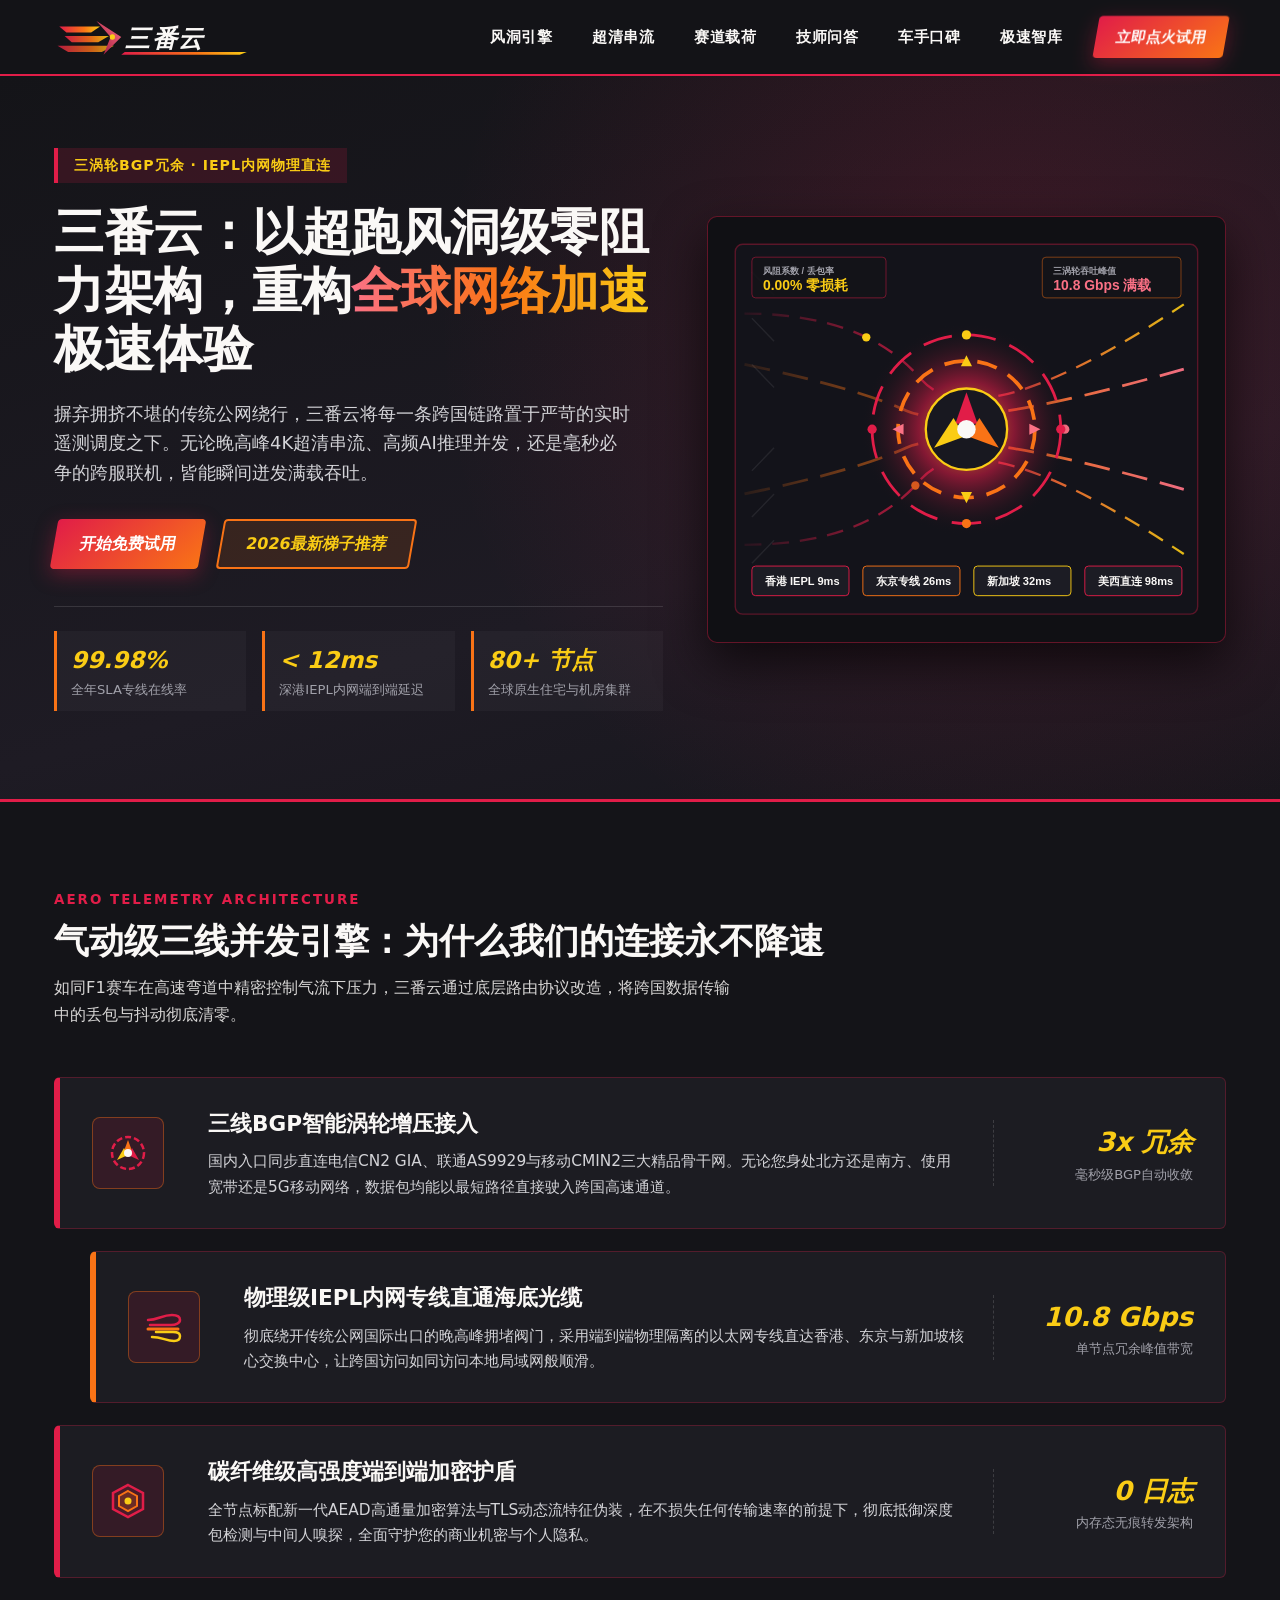
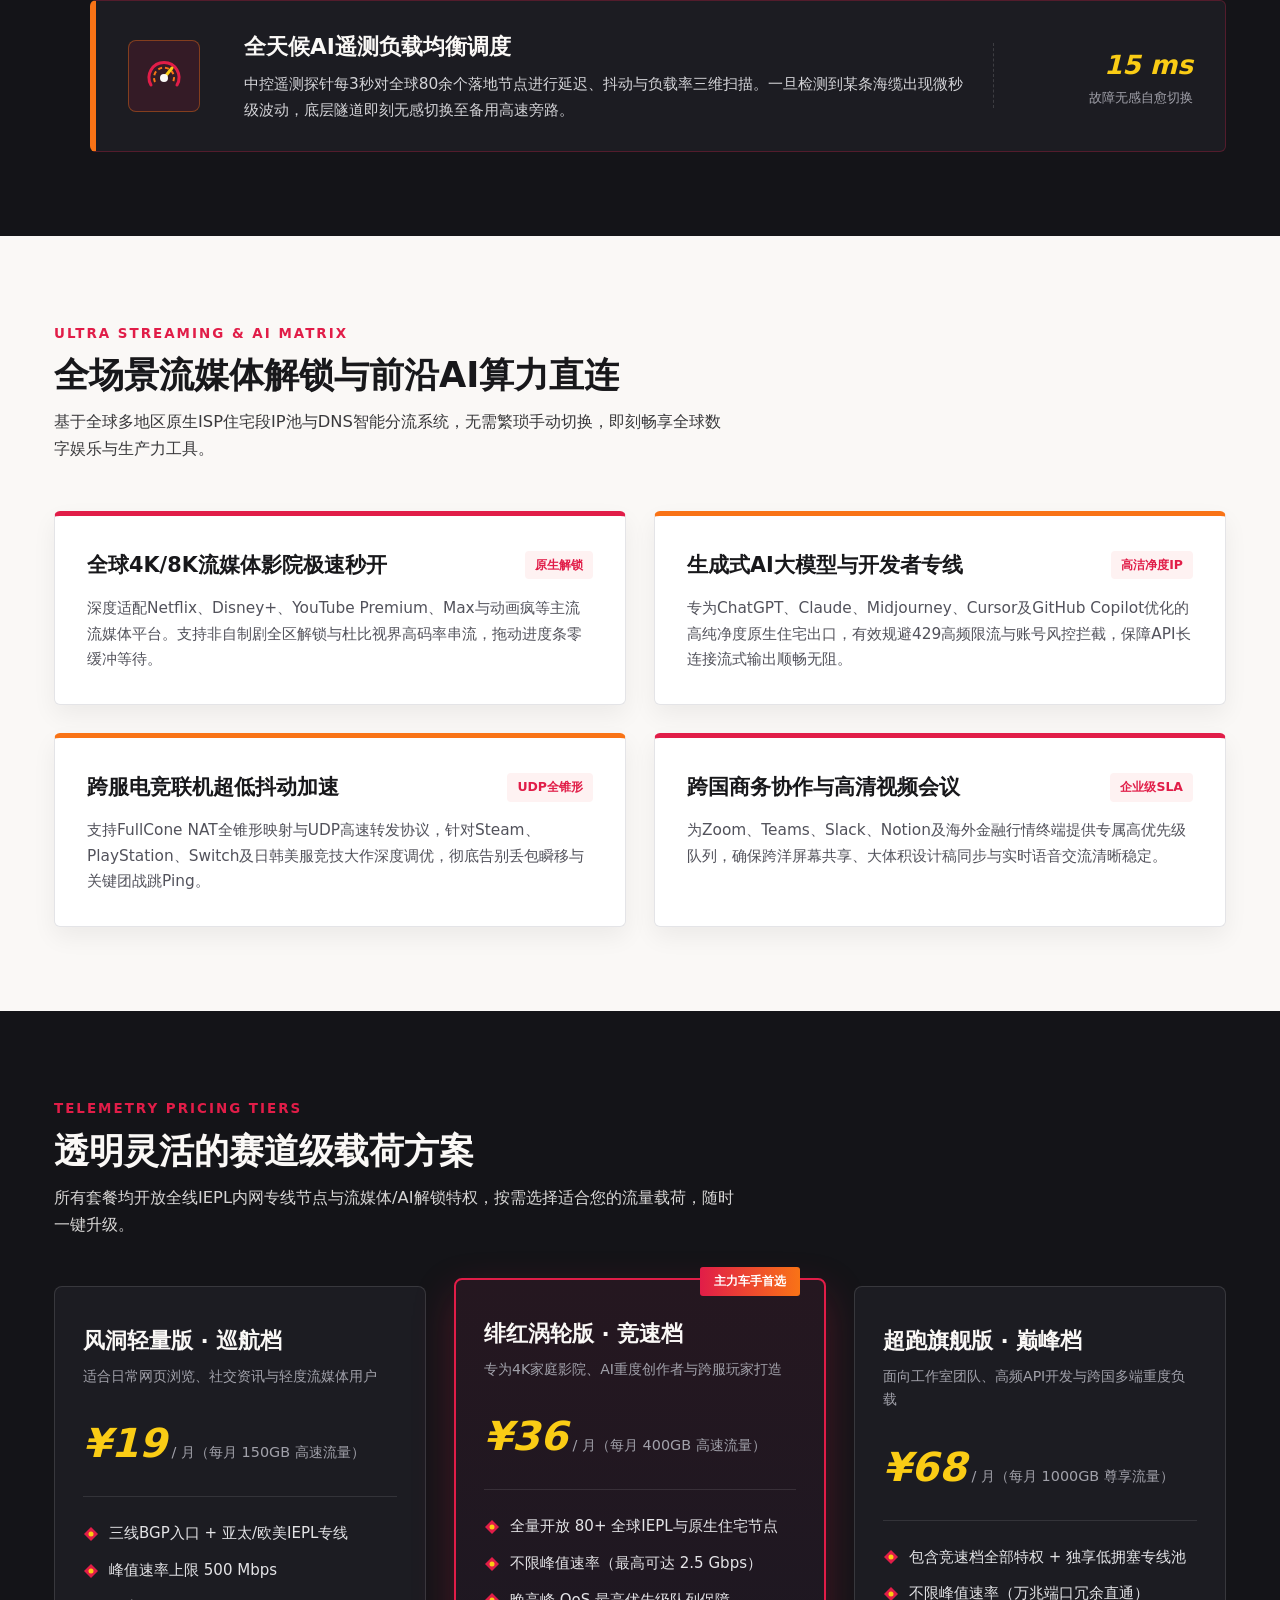
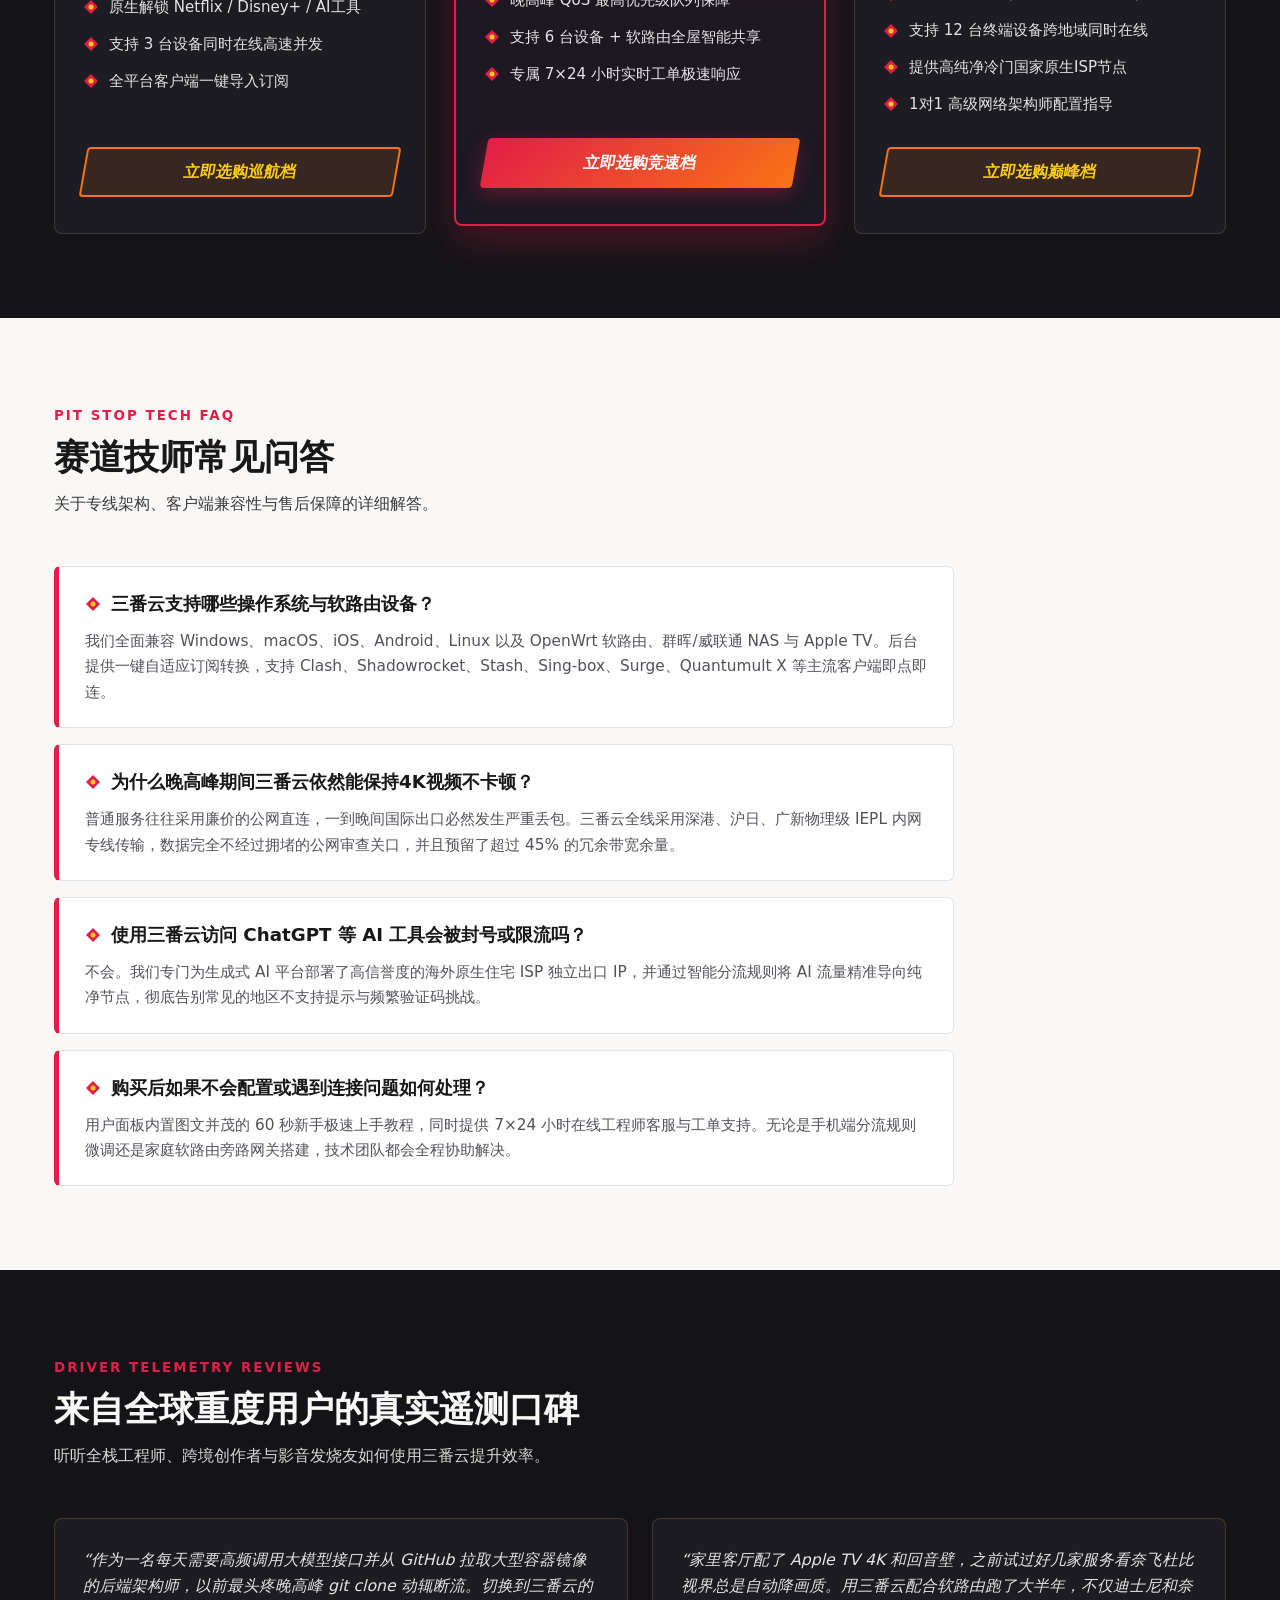
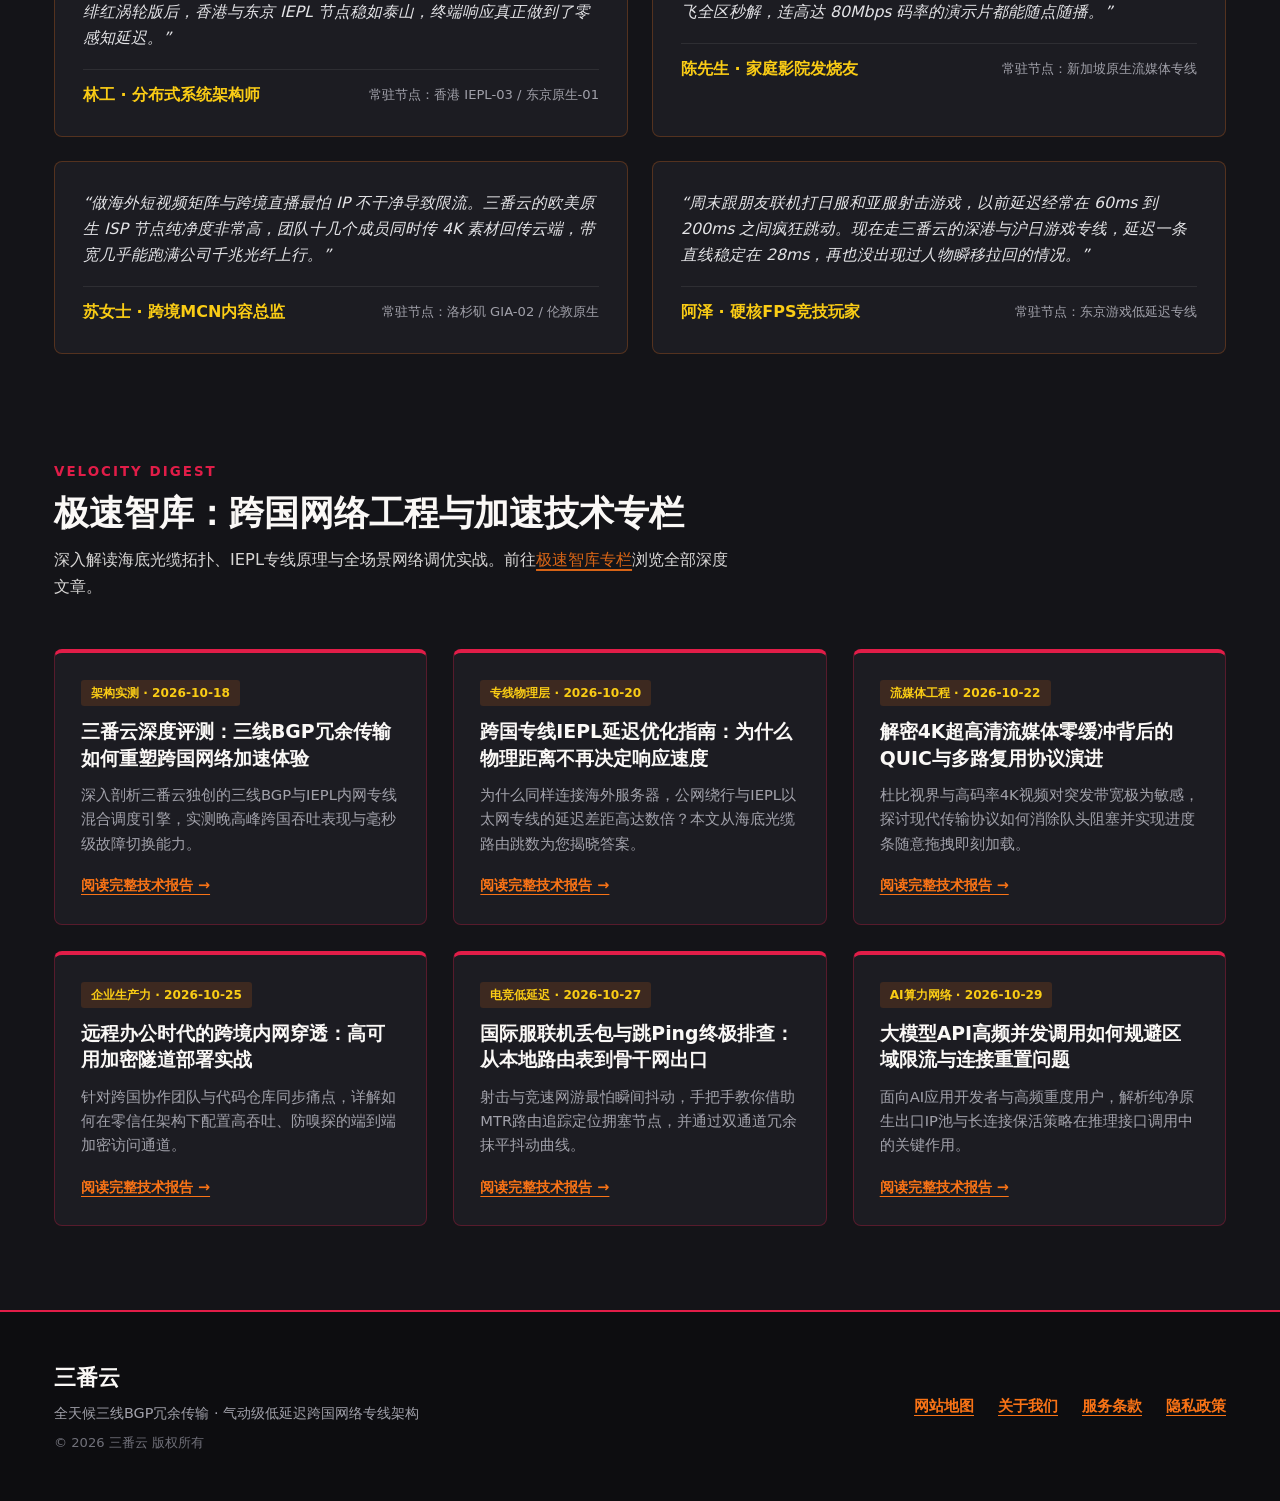
==== index.html @ 8d22618e "Deploy sanfanyun.autos landing page" ====
<!DOCTYPE html>
<html lang="zh-CN">
<head>
  <meta charset="UTF-8">
  <meta name="viewport" content="width=device-width, initial-scale=1.0">
  <title>三番云 - 三线BGP风洞级专线网络加速与4K极速秒开体验</title>
  <meta name="description" content="三番云采用超跑空气动力学风洞理念打造三线BGP与IEPL内网专线网络加速架构，提供零丢包极速秒开的4K流媒体解锁、AI算力直连与低延迟联机体验，是2026年高口碑机场推荐首选。">
  <meta name="keywords" content="三番云,网络加速,极速秒开,机场推荐,IEPL专线,BGP三线加速,4K流媒体解锁,低延迟专线">
  <link rel="canonical" href="https://sanfanyun.autos/">
  <meta property="og:type" content="website">
  <meta property="og:title" content="三番云 - 三线BGP风洞级专线网络加速与4K极速秒开体验">
  <meta property="og:description" content="三番云采用三线BGP与IEPL内网专线网络加速架构，实现全天候极速秒开，高稳定性机场推荐标杆。">
  <meta property="og:url" content="https://sanfanyun.autos/">
  <meta property="og:site_name" content="三番云">
  <meta property="og:image" content="https://sanfanyun.autos/og-cover.svg">
  <link rel="stylesheet" href="style.css">
  <script type="application/ld+json">
  {
    "@context": "https://schema.org",
    "@type": "Product",
    "name": "三番云",
    "brand": {
      "@type": "Brand",
      "name": "三番云"
    },
    "description": "三番云采用三线BGP与IEPL内网专线打造风洞级低阻力网络加速服务，支持全球流媒体极速秒开与AI生产力稳定直连，是备受用户信赖的机场推荐品牌。",
    "offers": {
      "@type": "AggregateOffer",
      "lowPrice": "19.00",
      "highPrice": "68.00",
      "priceCurrency": "CNY",
      "offerCount": "3"
    }
  }
  </script>
</head>
<body>
  <header class="aero-header">
  <div class="aero-container header-inner">
    <a href="index.html" class="brand-link" aria-label="三番云首页">
      <svg class="brand-logo-svg" viewBox="0 0 230 52" xmlns="http://www.w3.org/2000/svg" aria-label="三番云">
  <defs>
    <linearGradient id="crimsonBlade" x1="0%" y1="0%" x2="100%" y2="0%">
      <stop offset="0%" stop-color="#E11D48"/>
      <stop offset="60%" stop-color="#F97316"/>
      <stop offset="100%" stop-color="#FACC15"/>
    </linearGradient>
    <linearGradient id="bladeGlow" x1="0%" y1="100%" x2="100%" y2="0%">
      <stop offset="0%" stop-color="#9F1239"/>
      <stop offset="100%" stop-color="#FB7185"/>
    </linearGradient>
  </defs>
  <!-- Triple Aerodynamic Blades merging into Typography -->
  <path d="M6 14 L52 14 L42 21 L14 21 Z" fill="url(#crimsonBlade)"/>
  <path d="M12 25 L62 25 L50 32 L20 32 Z" fill="url(#crimsonBlade)" opacity="0.9"/>
  <path d="M4 36 L68 36 L54 43 L16 43 Z" fill="url(#crimsonBlade)" opacity="0.8"/>
  <path d="M48 8 L76 26 L56 46 L64 26 Z" fill="url(#bladeGlow)"/>
  <circle cx="66" cy="26" r="3" fill="#FACC15"/>
  <!-- Integrated Metallic Racing Typography -->
  <text x="80" y="37" font-family="'PingFang SC', 'Microsoft YaHei', sans-serif" font-weight="900" font-size="28" font-style="italic" fill="#FAF8F6" letter-spacing="2">三番云</text>
  <path d="M80 43 L218 43 L210 46 L76 46 Z" fill="url(#crimsonBlade)"/>
</svg>
    </a>
    <nav class="aero-nav" aria-label="主导航">
      <ul class="nav-list">
        <li><a href="index.html#wind-tunnel" class="nav-item">风洞引擎</a></li>
        <li><a href="index.html#media-matrix" class="nav-item">超清串流</a></li>
        <li><a href="index.html#telemetry-plans" class="nav-item">赛道载荷</a></li>
        <li><a href="index.html#pit-faq" class="nav-item">技师问答</a></li>
        <li><a href="index.html#driver-logs" class="nav-item">车手口碑</a></li>
        <li><a href="velocity-digest.html" class="nav-item ">极速智库</a></li>
      </ul>
      <a href="https://ww012.twilightaff.com/#/?code=A56DH1Af" class="btn-crimson nav-cta" rel="nofollow" target="_blank">立即点火试用</a>
    </nav>
  </div>
</header>

  <main>
    <!-- Hero Section -->
    <section class="hero-windtunnel">
      <div class="aero-container hero-grid">
        <div class="hero-copy">
          <div class="telemetry-badge">三涡轮BGP冗余 · IEPL内网物理直连</div>
          <h1 class="hero-title">三番云：以超跑风洞级零阻力架构，重构<span>全球网络加速</span>极速体验</h1>
          <p class="hero-subtitle">摒弃拥挤不堪的传统公网绕行，三番云将每一条跨国链路置于严苛的实时遥测调度之下。无论晚高峰4K超清串流、高频AI推理并发，还是毫秒必争的跨服联机，皆能瞬间迸发满载吞吐。</p>
          <div class="hero-cta-group">
            <a href="https://ww012.twilightaff.com/#/?code=A56DH1Af" class="btn-crimson" rel="nofollow" target="_blank">开始免费试用</a>
            <a href="https://tizilab.net/paihang/" class="btn-outline-flame" target="_blank">2026最新梯子推荐</a>
          </div>
          <div class="hero-metrics-bar">
            <div class="metric-cell">
              <div class="metric-val">99.98%</div>
              <div class="metric-label">全年SLA专线在线率</div>
            </div>
            <div class="metric-cell">
              <div class="metric-val">&lt; 12ms</div>
              <div class="metric-label">深港IEPL内网端到端延迟</div>
            </div>
            <div class="metric-cell">
              <div class="metric-val">80+ 节点</div>
              <div class="metric-label">全球原生住宅与机房集群</div>
            </div>
          </div>
        </div>
        <div class="turbine-stage-wrap">
          <svg class="wind-svg" viewBox="0 0 520 420" xmlns="http://www.w3.org/2000/svg" role="img" aria-label="三番云超跑级三涡轮风洞加速引擎动态示意图">
  <defs>
    <linearGradient id="slipGrad1" x1="0%" y1="0%" x2="100%" y2="0%">
      <stop offset="0%" stop-color="#E11D48" stop-opacity="0.1"/>
      <stop offset="50%" stop-color="#E11D48" stop-opacity="0.95"/>
      <stop offset="100%" stop-color="#FACC15" stop-opacity="0.9"/>
    </linearGradient>
    <linearGradient id="slipGrad2" x1="0%" y1="0%" x2="100%" y2="0%">
      <stop offset="0%" stop-color="#F97316" stop-opacity="0.1"/>
      <stop offset="60%" stop-color="#F97316" stop-opacity="0.9"/>
      <stop offset="100%" stop-color="#FB7185" stop-opacity="0.95"/>
    </linearGradient>
    <radialGradient id="turbineCore" cx="50%" cy="50%" r="50%">
      <stop offset="0%" stop-color="#FACC15" stop-opacity="0.9"/>
      <stop offset="45%" stop-color="#E11D48" stop-opacity="0.55"/>
      <stop offset="100%" stop-color="#141418" stop-opacity="0"/>
    </radialGradient>
  </defs>

  <!-- Wind-Tunnel Chamber Background Frame -->
  <rect x="10" y="10" width="500" height="400" rx="8" fill="#13131A" stroke="rgba(225,29,72,0.35)" stroke-width="1.5"/>
  
  <!-- Aerodynamic Intake Louvers Left -->
  <g stroke="rgba(255,255,255,0.08)" stroke-width="1.5">
    <line x1="28" y1="40" x2="52" y2="65"/>
    <line x1="28" y1="90" x2="52" y2="115"/>
    <line x1="28" y1="140" x2="52" y2="165"/>
    <line x1="28" y1="255" x2="52" y2="230"/>
    <line x1="28" y1="305" x2="52" y2="280"/>
    <line x1="28" y1="355" x2="52" y2="330"/>
  </g>

  <!-- Animated Wind-Tunnel Slipstream Trajectories -->
  <path class="stream-line" d="M 20 85 Q 150 85, 210 155 T 495 75" fill="none" stroke="url(#slipGrad1)" stroke-width="2.5"/>
  <path class="stream-line-fast" d="M 20 140 Q 140 165, 195 190 T 495 145" fill="none" stroke="url(#slipGrad2)" stroke-width="3"/>
  <path class="stream-line" d="M 20 210 L 495 210" fill="none" stroke="url(#slipGrad1)" stroke-width="3.5"/>
  <path class="stream-line-fast" d="M 20 280 Q 140 255, 195 230 T 495 275" fill="none" stroke="url(#slipGrad2)" stroke-width="3"/>
  <path class="stream-line" d="M 20 335 Q 150 335, 210 265 T 495 345" fill="none" stroke="url(#slipGrad1)" stroke-width="2.5"/>

  <!-- High-Speed Packet Capsules Racing Along Curves -->
  <circle r="4.5" fill="#FACC15">
    <animateMotion dur="2.2s" repeatCount="indefinite" path="M 20 85 Q 150 85, 210 155 T 495 75"/>
  </circle>
  <circle r="5" fill="#FB7185">
    <animateMotion dur="1.6s" repeatCount="indefinite" path="M 20 210 L 495 210"/>
  </circle>
  <circle r="4.5" fill="#F97316">
    <animateMotion dur="2.0s" repeatCount="indefinite" path="M 20 335 Q 150 335, 210 265 T 495 345"/>
  </circle>

  <!-- Central Triple-Turbine Engine -->
  <circle class="core-pulse" cx="260" cy="210" r="115" fill="url(#turbineCore)"/>

  <!-- Outer Turbine Ring (BGP Line 1 - HK/TYO) -->
  <g class="ring-outer">
    <circle cx="260" cy="210" r="102" fill="none" stroke="#E11D48" stroke-width="3" stroke-dasharray="32 16"/>
    <circle cx="260" cy="108" r="5" fill="#FACC15"/>
    <circle cx="362" cy="210" r="5" fill="#E11D48"/>
    <circle cx="260" cy="312" r="5" fill="#F97316"/>
    <circle cx="158" cy="210" r="5" fill="#E11D48"/>
  </g>

  <!-- Middle Turbine Ring (CN2 GIA Line 2 - SGP/LAX) -->
  <g class="ring-mid">
    <circle cx="260" cy="210" r="74" fill="none" stroke="#F97316" stroke-width="4" stroke-dasharray="22 14"/>
    <polygon points="260,130 266,142 254,142" fill="#FACC15"/>
    <polygon points="260,290 266,278 254,278" fill="#FACC15"/>
    <polygon points="180,210 192,204 192,216" fill="#FB7185"/>
    <polygon points="340,210 328,204 328,216" fill="#FB7185"/>
  </g>

  <!-- Inner High-RPM Impeller (IEPL Line 3 Core) -->
  <g class="ring-inner">
    <circle cx="260" cy="210" r="44" fill="#181820" stroke="#FACC15" stroke-width="2.5"/>
    <path d="M260 170 L272 204 L248 204 Z" fill="#E11D48"/>
    <path d="M295 230 L262 218 L274 198 Z" fill="#F97316"/>
    <path d="M225 230 L246 198 L258 218 Z" fill="#FACC15"/>
    <circle cx="260" cy="210" r="10" fill="#FAF8F6"/>
  </g>

  <!-- Top Telemetry Readout HUD Bars -->
  <g transform="translate(28, 24)">
    <rect x="0" y="0" width="145" height="44" rx="4" fill="rgba(20,20,24,0.88)" stroke="rgba(225,29,72,0.5)"/>
    <text x="12" y="18" fill="#A1A1AA" font-size="10" font-family="sans-serif" font-weight="700">风阻系数 / 丢包率</text>
    <text x="12" y="36" fill="#FACC15" font-size="15" font-family="sans-serif" font-weight="900">0.00% 零损耗</text>
  </g>

  <g transform="translate(342, 24)">
    <rect x="0" y="0" width="150" height="44" rx="4" fill="rgba(20,20,24,0.88)" stroke="rgba(249,115,22,0.5)"/>
    <text x="12" y="18" fill="#A1A1AA" font-size="10" font-family="sans-serif" font-weight="700">三涡轮吞吐峰值</text>
    <text x="12" y="36" fill="#FB7185" font-size="15" font-family="sans-serif" font-weight="900">10.8 Gbps 满载</text>
  </g>

  <!-- Bottom Destination Node Badges -->
  <g transform="translate(28, 358)">
    <rect x="0" y="0" width="105" height="32" rx="4" fill="#1C1C24" stroke="#E11D48"/>
    <text x="14" y="21" fill="#FAF8F6" font-size="12" font-family="sans-serif" font-weight="800">香港 IEPL 9ms</text>
  </g>
  <g transform="translate(148, 358)">
    <rect x="0" y="0" width="105" height="32" rx="4" fill="#1C1C24" stroke="#F97316"/>
    <text x="14" y="21" fill="#FAF8F6" font-size="12" font-family="sans-serif" font-weight="800">东京专线 26ms</text>
  </g>
  <g transform="translate(268, 358)">
    <rect x="0" y="0" width="105" height="32" rx="4" fill="#1C1C24" stroke="#FACC15"/>
    <text x="14" y="21" fill="#FAF8F6" font-size="12" font-family="sans-serif" font-weight="800">新加坡 32ms</text>
  </g>
  <g transform="translate(388, 358)">
    <rect x="0" y="0" width="105" height="32" rx="4" fill="#1C1C24" stroke="#E11D48"/>
    <text x="14" y="21" fill="#FAF8F6" font-size="12" font-family="sans-serif" font-weight="800">美西直连 98ms</text>
  </g>
</svg>
        </div>
      </div>
    </section>

    <!-- Core Advantages (4 Staggered Wind-Tunnel Strips) -->
    <section id="wind-tunnel" class="section-block">
      <div class="aero-container">
        <div class="section-header">
          <span class="section-kicker">AERO TELEMETRY ARCHITECTURE</span>
          <h2 class="section-title">气动级三线并发引擎：为什么我们的连接永不降速</h2>
          <p class="section-desc">如同F1赛车在高速弯道中精密控制气流下压力，三番云通过底层路由协议改造，将跨国数据传输中的丢包与抖动彻底清零。</p>
        </div>

        <div class="tunnel-strips">
          <div class="tunnel-strip-card">
            <div class="strip-icon-box"><svg width="40" height="40" viewBox="0 0 40 40" fill="none" xmlns="http://www.w3.org/2000/svg"><circle cx="20" cy="20" r="16" stroke="#E11D48" stroke-width="2.5" stroke-dasharray="6 3"/><path d="M20 7L24 18H16L20 7Z" fill="#F97316"/><path d="M31 27L20 22L24 15L31 27Z" fill="#E11D48"/><path d="M9 27L16 15L20 22L9 27Z" fill="#FACC15"/><circle cx="20" cy="20" r="4" fill="#FAF8F6"/></svg></div>
            <div>
              <h3 class="strip-title">三线BGP智能涡轮增压接入</h3>
              <p class="strip-text">国内入口同步直连电信CN2 GIA、联通AS9929与移动CMIN2三大精品骨干网。无论您身处北方还是南方、使用宽带还是5G移动网络，数据包均能以最短路径直接驶入跨国高速通道。</p>
            </div>
            <div class="strip-telemetry">
              <div class="strip-speed-num">3x 冗余</div>
              <div class="strip-speed-unit">毫秒级BGP自动收敛</div>
            </div>
          </div>

          <div class="tunnel-strip-card">
            <div class="strip-icon-box"><svg width="40" height="40" viewBox="0 0 40 40" fill="none" xmlns="http://www.w3.org/2000/svg"><path d="M4 13C14 13 18 8 28 8C33 8 36 10 36 13C36 16 32 18 27 18H6" stroke="#E11D48" stroke-width="2.5" stroke-linecap="round"/><path d="M4 22H34" stroke="#F97316" stroke-width="3" stroke-linecap="round"/><path d="M8 30C18 30 22 34 30 34C34 34 36 32 36 29C36 26 33 25 29 25H12" stroke="#FACC15" stroke-width="2.5" stroke-linecap="round"/></svg></div>
            <div>
              <h3 class="strip-title">物理级IEPL内网专线直通海底光缆</h3>
              <p class="strip-text">彻底绕开传统公网国际出口的晚高峰拥堵阀门，采用端到端物理隔离的以太网专线直达香港、东京与新加坡核心交换中心，让跨国访问如同访问本地局域网般顺滑。</p>
            </div>
            <div class="strip-telemetry">
              <div class="strip-speed-num">10.8 Gbps</div>
              <div class="strip-speed-unit">单节点冗余峰值带宽</div>
            </div>
          </div>

          <div class="tunnel-strip-card">
            <div class="strip-icon-box"><svg width="40" height="40" viewBox="0 0 40 40" fill="none" xmlns="http://www.w3.org/2000/svg"><polygon points="20,4 35,12 35,28 20,36 5,28 5,12" stroke="#E11D48" stroke-width="2.5" fill="rgba(225,29,72,0.12)"/><polygon points="20,10 29,15 29,25 20,30 11,25 11,15" stroke="#F97316" stroke-width="2" fill="rgba(249,115,22,0.2)"/><circle cx="20" cy="20" r="3.5" fill="#FACC15"/></svg></div>
            <div>
              <h3 class="strip-title">碳纤维级高强度端到端加密护盾</h3>
              <p class="strip-text">全节点标配新一代AEAD高通量加密算法与TLS动态流特征伪装，在不损失任何传输速率的前提下，彻底抵御深度包检测与中间人嗅探，全面守护您的商业机密与个人隐私。</p>
            </div>
            <div class="strip-telemetry">
              <div class="strip-speed-num">0 日志</div>
              <div class="strip-speed-unit">内存态无痕转发架构</div>
            </div>
          </div>

          <div class="tunnel-strip-card">
            <div class="strip-icon-box"><svg width="40" height="40" viewBox="0 0 40 40" fill="none" xmlns="http://www.w3.org/2000/svg"><path d="M7 29A15 15 0 1 1 33 29" stroke="#E11D48" stroke-width="3" stroke-linecap="round"/><path d="M11 26A10 10 0 1 1 29 26" stroke="#F97316" stroke-width="2" stroke-dasharray="4 3"/><path d="M20 22L28 12" stroke="#FACC15" stroke-width="3" stroke-linecap="round"/><circle cx="20" cy="22" r="4" fill="#FAF8F6"/></svg></div>
            <div>
              <h3 class="strip-title">全天候AI遥测负载均衡调度</h3>
              <p class="strip-text">中控遥测探针每3秒对全球80余个落地节点进行延迟、抖动与负载率三维扫描。一旦检测到某条海缆出现微秒级波动，底层隧道即刻无感切换至备用高速旁路。</p>
            </div>
            <div class="strip-telemetry">
              <div class="strip-speed-num">15 ms</div>
              <div class="strip-speed-unit">故障无感自愈切换</div>
            </div>
          </div>
        </div>
      </div>
    </section>

    <!-- Streaming & AI Support Matrix (4 Cards) -->
    <section id="media-matrix" class="section-block light-surface">
      <div class="aero-container">
        <div class="section-header">
          <span class="section-kicker">ULTRA STREAMING & AI MATRIX</span>
          <h2 class="section-title">全场景流媒体解锁与前沿AI算力直连</h2>
          <p class="section-desc">基于全球多地区原生ISP住宅段IP池与DNS智能分流系统，无需繁琐手动切换，即刻畅享全球数字娱乐与生产力工具。</p>
        </div>

        <div class="media-grid">
          <div class="media-card">
            <div class="media-card-head">
              <h3 class="media-card-title">全球4K/8K流媒体影院极速秒开</h3>
              <span class="media-card-tag">原生解锁</span>
            </div>
            <p>深度适配Netflix、Disney+、YouTube Premium、Max与动画疯等主流流媒体平台。支持非自制剧全区解锁与杜比视界高码率串流，拖动进度条零缓冲等待。</p>
          </div>

          <div class="media-card">
            <div class="media-card-head">
              <h3 class="media-card-title">生成式AI大模型与开发者专线</h3>
              <span class="media-card-tag">高洁净度IP</span>
            </div>
            <p>专为ChatGPT、Claude、Midjourney、Cursor及GitHub Copilot优化的高纯净度原生住宅出口，有效规避429高频限流与账号风控拦截，保障API长连接流式输出顺畅无阻。</p>
          </div>

          <div class="media-card">
            <div class="media-card-head">
              <h3 class="media-card-title">跨服电竞联机超低抖动加速</h3>
              <span class="media-card-tag">UDP全锥形</span>
            </div>
            <p>支持FullCone NAT全锥形映射与UDP高速转发协议，针对Steam、PlayStation、Switch及日韩美服竞技大作深度调优，彻底告别丢包瞬移与关键团战跳Ping。</p>
          </div>

          <div class="media-card">
            <div class="media-card-head">
              <h3 class="media-card-title">跨国商务协作与高清视频会议</h3>
              <span class="media-card-tag">企业级SLA</span>
            </div>
            <p>为Zoom、Teams、Slack、Notion及海外金融行情终端提供专属高优先级队列，确保跨洋屏幕共享、大体积设计稿同步与实时语音交流清晰稳定。</p>
          </div>
        </div>
      </div>
    </section>

    <!-- Pricing Comparison Table (Must have 3 tiers) -->
    <section id="telemetry-plans" class="section-block">
      <div class="aero-container">
        <div class="section-header">
          <span class="section-kicker">TELEMETRY PRICING TIERS</span>
          <h2 class="section-title">透明灵活的赛道级载荷方案</h2>
          <p class="section-desc">所有套餐均开放全线IEPL内网专线节点与流媒体/AI解锁特权，按需选择适合您的流量载荷，随时一键升级。</p>
        </div>

        <div class="pricing-grid">
          <!-- Plan 1 -->
          <div class="telemetry-plan">
            <div>
              <h3 class="plan-tier-name">风洞轻量版 · 巡航档</h3>
              <p class="plan-tier-sub">适合日常网页浏览、社交资讯与轻度流媒体用户</p>
              <div class="plan-price-box">
                <span class="plan-price">¥19</span>
                <span class="plan-cycle">/ 月（每月 150GB 高速流量）</span>
              </div>
              <ul class="plan-spec-list">
                <li><svg class="spec-dot" viewBox="0 0 16 16" fill="none" xmlns="http://www.w3.org/2000/svg"><polygon points="8,1 15,8 8,15 1,8" fill="#E11D48"/><circle cx="8" cy="8" r="2.5" fill="#FACC15"/></svg><span>三线BGP入口 + 亚太/欧美IEPL专线</span></li>
                <li><svg class="spec-dot" viewBox="0 0 16 16" fill="none" xmlns="http://www.w3.org/2000/svg"><polygon points="8,1 15,8 8,15 1,8" fill="#E11D48"/><circle cx="8" cy="8" r="2.5" fill="#FACC15"/></svg><span>峰值速率上限 500 Mbps</span></li>
                <li><svg class="spec-dot" viewBox="0 0 16 16" fill="none" xmlns="http://www.w3.org/2000/svg"><polygon points="8,1 15,8 8,15 1,8" fill="#E11D48"/><circle cx="8" cy="8" r="2.5" fill="#FACC15"/></svg><span>原生解锁 Netflix / Disney+ / AI工具</span></li>
                <li><svg class="spec-dot" viewBox="0 0 16 16" fill="none" xmlns="http://www.w3.org/2000/svg"><polygon points="8,1 15,8 8,15 1,8" fill="#E11D48"/><circle cx="8" cy="8" r="2.5" fill="#FACC15"/></svg><span>支持 3 台设备同时在线高速并发</span></li>
                <li><svg class="spec-dot" viewBox="0 0 16 16" fill="none" xmlns="http://www.w3.org/2000/svg"><polygon points="8,1 15,8 8,15 1,8" fill="#E11D48"/><circle cx="8" cy="8" r="2.5" fill="#FACC15"/></svg><span>全平台客户端一键导入订阅</span></li>
              </ul>
            </div>
            <a href="https://ww012.twilightaff.com/#/?code=A56DH1Af" class="btn-outline-flame" rel="nofollow" target="_blank">立即选购巡航档</a>
          </div>

          <!-- Plan 2 (Featured) -->
          <div class="telemetry-plan featured">
            <span class="plan-ribbon">主力车手首选</span>
            <div>
              <h3 class="plan-tier-name">绯红涡轮版 · 竞速档</h3>
              <p class="plan-tier-sub">专为4K家庭影院、AI重度创作者与跨服玩家打造</p>
              <div class="plan-price-box">
                <span class="plan-price">¥36</span>
                <span class="plan-cycle">/ 月（每月 400GB 高速流量）</span>
              </div>
              <ul class="plan-spec-list">
                <li><svg class="spec-dot" viewBox="0 0 16 16" fill="none" xmlns="http://www.w3.org/2000/svg"><polygon points="8,1 15,8 8,15 1,8" fill="#E11D48"/><circle cx="8" cy="8" r="2.5" fill="#FACC15"/></svg><span>全量开放 80+ 全球IEPL与原生住宅节点</span></li>
                <li><svg class="spec-dot" viewBox="0 0 16 16" fill="none" xmlns="http://www.w3.org/2000/svg"><polygon points="8,1 15,8 8,15 1,8" fill="#E11D48"/><circle cx="8" cy="8" r="2.5" fill="#FACC15"/></svg><span>不限峰值速率（最高可达 2.5 Gbps）</span></li>
                <li><svg class="spec-dot" viewBox="0 0 16 16" fill="none" xmlns="http://www.w3.org/2000/svg"><polygon points="8,1 15,8 8,15 1,8" fill="#E11D48"/><circle cx="8" cy="8" r="2.5" fill="#FACC15"/></svg><span>晚高峰 QoS 最高优先级队列保障</span></li>
                <li><svg class="spec-dot" viewBox="0 0 16 16" fill="none" xmlns="http://www.w3.org/2000/svg"><polygon points="8,1 15,8 8,15 1,8" fill="#E11D48"/><circle cx="8" cy="8" r="2.5" fill="#FACC15"/></svg><span>支持 6 台设备 + 软路由全屋智能共享</span></li>
                <li><svg class="spec-dot" viewBox="0 0 16 16" fill="none" xmlns="http://www.w3.org/2000/svg"><polygon points="8,1 15,8 8,15 1,8" fill="#E11D48"/><circle cx="8" cy="8" r="2.5" fill="#FACC15"/></svg><span>专属 7×24 小时实时工单极速响应</span></li>
              </ul>
            </div>
            <a href="https://ww012.twilightaff.com/#/?code=A56DH1Af" class="btn-crimson" rel="nofollow" target="_blank">立即选购竞速档</a>
          </div>

          <!-- Plan 3 -->
          <div class="telemetry-plan">
            <div>
              <h3 class="plan-tier-name">超跑旗舰版 · 巅峰档</h3>
              <p class="plan-tier-sub">面向工作室团队、高频API开发与跨国多端重度负载</p>
              <div class="plan-price-box">
                <span class="plan-price">¥68</span>
                <span class="plan-cycle">/ 月（每月 1000GB 尊享流量）</span>
              </div>
              <ul class="plan-spec-list">
                <li><svg class="spec-dot" viewBox="0 0 16 16" fill="none" xmlns="http://www.w3.org/2000/svg"><polygon points="8,1 15,8 8,15 1,8" fill="#E11D48"/><circle cx="8" cy="8" r="2.5" fill="#FACC15"/></svg><span>包含竞速档全部特权 + 独享低拥塞专线池</span></li>
                <li><svg class="spec-dot" viewBox="0 0 16 16" fill="none" xmlns="http://www.w3.org/2000/svg"><polygon points="8,1 15,8 8,15 1,8" fill="#E11D48"/><circle cx="8" cy="8" r="2.5" fill="#FACC15"/></svg><span>不限峰值速率（万兆端口冗余直通）</span></li>
                <li><svg class="spec-dot" viewBox="0 0 16 16" fill="none" xmlns="http://www.w3.org/2000/svg"><polygon points="8,1 15,8 8,15 1,8" fill="#E11D48"/><circle cx="8" cy="8" r="2.5" fill="#FACC15"/></svg><span>支持 12 台终端设备跨地域同时在线</span></li>
                <li><svg class="spec-dot" viewBox="0 0 16 16" fill="none" xmlns="http://www.w3.org/2000/svg"><polygon points="8,1 15,8 8,15 1,8" fill="#E11D48"/><circle cx="8" cy="8" r="2.5" fill="#FACC15"/></svg><span>提供高纯净冷门国家原生ISP节点</span></li>
                <li><svg class="spec-dot" viewBox="0 0 16 16" fill="none" xmlns="http://www.w3.org/2000/svg"><polygon points="8,1 15,8 8,15 1,8" fill="#E11D48"/><circle cx="8" cy="8" r="2.5" fill="#FACC15"/></svg><span>1对1 高级网络架构师配置指导</span></li>
              </ul>
            </div>
            <a href="https://ww012.twilightaff.com/#/?code=A56DH1Af" class="btn-outline-flame" rel="nofollow" target="_blank">立即选购巅峰档</a>
          </div>
        </div>
      </div>
    </section>

    <!-- FAQ Section (4 FAQs) -->
    <section id="pit-faq" class="section-block light-surface">
      <div class="aero-container">
        <div class="section-header">
          <span class="section-kicker">PIT STOP TECH FAQ</span>
          <h2 class="section-title">赛道技师常见问答</h2>
          <p class="section-desc">关于专线架构、客户端兼容性与售后保障的详细解答。</p>
        </div>

        <div class="faq-stack">
          <div class="faq-item">
            <h3 class="faq-q"><svg class="spec-dot" viewBox="0 0 16 16" fill="none" xmlns="http://www.w3.org/2000/svg"><polygon points="8,1 15,8 8,15 1,8" fill="#E11D48"/><circle cx="8" cy="8" r="2.5" fill="#FACC15"/></svg><span>三番云支持哪些操作系统与软路由设备？</span></h3>
            <p class="faq-a">我们全面兼容 Windows、macOS、iOS、Android、Linux 以及 OpenWrt 软路由、群晖/威联通 NAS 与 Apple TV。后台提供一键自适应订阅转换，支持 Clash、Shadowrocket、Stash、Sing-box、Surge、Quantumult X 等主流客户端即点即连。</p>
          </div>

          <div class="faq-item">
            <h3 class="faq-q"><svg class="spec-dot" viewBox="0 0 16 16" fill="none" xmlns="http://www.w3.org/2000/svg"><polygon points="8,1 15,8 8,15 1,8" fill="#E11D48"/><circle cx="8" cy="8" r="2.5" fill="#FACC15"/></svg><span>为什么晚高峰期间三番云依然能保持4K视频不卡顿？</span></h3>
            <p class="faq-a">普通服务往往采用廉价的公网直连，一到晚间国际出口必然发生严重丢包。三番云全线采用深港、沪日、广新物理级 IEPL 内网专线传输，数据完全不经过拥堵的公网审查关口，并且预留了超过 45% 的冗余带宽余量。</p>
          </div>

          <div class="faq-item">
            <h3 class="faq-q"><svg class="spec-dot" viewBox="0 0 16 16" fill="none" xmlns="http://www.w3.org/2000/svg"><polygon points="8,1 15,8 8,15 1,8" fill="#E11D48"/><circle cx="8" cy="8" r="2.5" fill="#FACC15"/></svg><span>使用三番云访问 ChatGPT 等 AI 工具会被封号或限流吗？</span></h3>
            <p class="faq-a">不会。我们专门为生成式 AI 平台部署了高信誉度的海外原生住宅 ISP 独立出口 IP，并通过智能分流规则将 AI 流量精准导向纯净节点，彻底告别常见的地区不支持提示与频繁验证码挑战。</p>
          </div>

          <div class="faq-item">
            <h3 class="faq-q"><svg class="spec-dot" viewBox="0 0 16 16" fill="none" xmlns="http://www.w3.org/2000/svg"><polygon points="8,1 15,8 8,15 1,8" fill="#E11D48"/><circle cx="8" cy="8" r="2.5" fill="#FACC15"/></svg><span>购买后如果不会配置或遇到连接问题如何处理？</span></h3>
            <p class="faq-a">用户面板内置图文并茂的 60 秒新手极速上手教程，同时提供 7×24 小时在线工程师客服与工单支持。无论是手机端分流规则微调还是家庭软路由旁路网关搭建，技术团队都会全程协助解决。</p>
          </div>
        </div>
      </div>
    </section>

    <!-- User Testimonials (4 Reviews) -->
    <section id="driver-logs" class="section-block">
      <div class="aero-container">
        <div class="section-header">
          <span class="section-kicker">DRIVER TELEMETRY REVIEWS</span>
          <h2 class="section-title">来自全球重度用户的真实遥测口碑</h2>
          <p class="section-desc">听听全栈工程师、跨境创作者与影音发烧友如何使用三番云提升效率。</p>
        </div>

        <div class="reviews-masonry">
          <div class="review-card">
            <p class="review-quote">“作为一名每天需要高频调用大模型接口并从 GitHub 拉取大型容器镜像的后端架构师，以前最头疼晚高峰 git clone 动辄断流。切换到三番云的绯红涡轮版后，香港与东京 IEPL 节点稳如泰山，终端响应真正做到了零感知延迟。”</p>
            <div class="review-meta">
              <span class="review-author">林工 · 分布式系统架构师</span>
              <span class="review-route">常驻节点：香港 IEPL-03 / 东京原生-01</span>
            </div>
          </div>

          <div class="review-card">
            <p class="review-quote">“家里客厅配了 Apple TV 4K 和回音壁，之前试过好几家服务看奈飞杜比视界总是自动降画质。用三番云配合软路由跑了大半年，不仅迪士尼和奈飞全区秒解，连高达 80Mbps 码率的演示片都能随点随播。”</p>
            <div class="review-meta">
              <span class="review-author">陈先生 · 家庭影院发烧友</span>
              <span class="review-route">常驻节点：新加坡原生流媒体专线</span>
            </div>
          </div>

          <div class="review-card">
            <p class="review-quote">“做海外短视频矩阵与跨境直播最怕 IP 不干净导致限流。三番云的欧美原生 ISP 节点纯净度非常高，团队十几个成员同时传 4K 素材回传云端，带宽几乎能跑满公司千兆光纤上行。”</p>
            <div class="review-meta">
              <span class="review-author">苏女士 · 跨境MCN内容总监</span>
              <span class="review-route">常驻节点：洛杉矶 GIA-02 / 伦敦原生</span>
            </div>
          </div>

          <div class="review-card">
            <p class="review-quote">“周末跟朋友联机打日服和亚服射击游戏，以前延迟经常在 60ms 到 200ms 之间疯狂跳动。现在走三番云的深港与沪日游戏专线，延迟一条直线稳定在 28ms，再也没出现过人物瞬移拉回的情况。”</p>
            <div class="review-meta">
              <span class="review-author">阿泽 · 硬核FPS竞技玩家</span>
              <span class="review-route">常驻节点：东京游戏低延迟专线</span>
            </div>
          </div>
        </div>
      </div>
    </section>

    <!-- Latest Articles Preview Section -->
    <section class="section-block" style="padding-top: 20px;">
      <div class="aero-container">
        <div class="section-header">
          <span class="section-kicker">VELOCITY DIGEST</span>
          <h2 class="section-title">极速智库：跨国网络工程与加速技术专栏</h2>
          <p class="section-desc">深入解读海底光缆拓扑、IEPL专线原理与全场景网络调优实战。前往<a href="velocity-digest.html">极速智库专栏</a>浏览全部深度文章。</p>
        </div>
        <div class="digest-grid">
          <article class="digest-card">
  <div>
    <span class="digest-tag">架构实测 · 2026-10-18</span>
    <h3 class="digest-card-title"><a href="sanfanyun-triple-link-architecture.html">三番云深度评测：三线BGP冗余传输如何重塑跨国网络加速体验</a></h3>
    <p class="digest-excerpt">深入剖析三番云独创的三线BGP与IEPL内网专线混合调度引擎，实测晚高峰跨国吞吐表现与毫秒级故障切换能力。</p>
  </div>
  <a href="sanfanyun-triple-link-architecture.html" class="digest-readmore">阅读完整技术报告 →</a>
</article>
<article class="digest-card">
  <div>
    <span class="digest-tag">专线物理层 · 2026-10-20</span>
    <h3 class="digest-card-title"><a href="iepl-leased-line-latency-optimization.html">跨国专线IEPL延迟优化指南：为什么物理距离不再决定响应速度</a></h3>
    <p class="digest-excerpt">为什么同样连接海外服务器，公网绕行与IEPL以太网专线的延迟差距高达数倍？本文从海底光缆路由跳数为您揭晓答案。</p>
  </div>
  <a href="iepl-leased-line-latency-optimization.html" class="digest-readmore">阅读完整技术报告 →</a>
</article>
<article class="digest-card">
  <div>
    <span class="digest-tag">流媒体工程 · 2026-10-22</span>
    <h3 class="digest-card-title"><a href="streaming-4k-buffer-free-protocol.html">解密4K超高清流媒体零缓冲背后的QUIC与多路复用协议演进</a></h3>
    <p class="digest-excerpt">杜比视界与高码率4K视频对突发带宽极为敏感，探讨现代传输协议如何消除队头阻塞并实现进度条随意拖拽即刻加载。</p>
  </div>
  <a href="streaming-4k-buffer-free-protocol.html" class="digest-readmore">阅读完整技术报告 →</a>
</article>
<article class="digest-card">
  <div>
    <span class="digest-tag">企业生产力 · 2026-10-25</span>
    <h3 class="digest-card-title"><a href="remote-work-enterprise-tunnel-security.html">远程办公时代的跨境内网穿透：高可用加密隧道部署实战</a></h3>
    <p class="digest-excerpt">针对跨国协作团队与代码仓库同步痛点，详解如何在零信任架构下配置高吞吐、防嗅探的端到端加密访问通道。</p>
  </div>
  <a href="remote-work-enterprise-tunnel-security.html" class="digest-readmore">阅读完整技术报告 →</a>
</article>
<article class="digest-card">
  <div>
    <span class="digest-tag">电竞低延迟 · 2026-10-27</span>
    <h3 class="digest-card-title"><a href="gaming-packet-loss-jitter-remedy.html">国际服联机丢包与跳Ping终极排查：从本地路由表到骨干网出口</a></h3>
    <p class="digest-excerpt">射击与竞速网游最怕瞬间抖动，手把手教你借助MTR路由追踪定位拥塞节点，并通过双通道冗余抹平抖动曲线。</p>
  </div>
  <a href="gaming-packet-loss-jitter-remedy.html" class="digest-readmore">阅读完整技术报告 →</a>
</article>
<article class="digest-card">
  <div>
    <span class="digest-tag">AI算力网络 · 2026-10-29</span>
    <h3 class="digest-card-title"><a href="ai-large-model-api-concurrency-guide.html">大模型API高频并发调用如何规避区域限流与连接重置问题</a></h3>
    <p class="digest-excerpt">面向AI应用开发者与高频重度用户，解析纯净原生出口IP池与长连接保活策略在推理接口调用中的关键作用。</p>
  </div>
  <a href="ai-large-model-api-concurrency-guide.html" class="digest-readmore">阅读完整技术报告 →</a>
</article>
        </div>
      </div>
    </section>
  </main>

  <footer class="aero-footer">
  <div class="aero-container footer-inner">
    <div class="footer-brand-col">
      <div class="footer-brand-title">三番云</div>
      <p class="footer-tagline">全天候三线BGP冗余传输 · 气动级低延迟跨国网络专线架构</p>
      <p class="footer-copy">© 2026 三番云 版权所有</p>
    </div>
    <nav class="footer-links-nav" aria-label="底部导航">
      <a href="sitemap.html" class="footer-link">网站地图</a>
      <a href="about.html" class="footer-link">关于我们</a>
      <a href="terms.html" class="footer-link">服务条款</a>
      <a href="privacy.html" class="footer-link">隐私政策</a>
    </nav>
  </div>
</footer>
</body>
</html>
---- style.css ----
/* 三番云 - 超跑空气动力学风洞与竞速绯红风格 (Aerodynamic Wind-Tunnel & Crimson Velocity) */
:root {
  --bg-obsidian: #141418;
  --bg-tunnel: #1C1C22;
  --bg-card-light: #FAF8F6;
  --bg-card-muted: #F2ECE7;
  --text-light: #FAF8F6;
  --text-muted: #A1A1AA;
  --text-dark: #18181B;
  --text-dark-sub: #52525B;
  --crimson: #E11D48;
  --crimson-bright: #FB7185;
  --flame: #F97316;
  --amber-gauge: #FACC15;
  --border-line: rgba(225, 29, 72, 0.28);
}

* {
  box-sizing: border-box;
  margin: 0;
  padding: 0;
}

html {
  scroll-behavior: smooth;
  font-family: 'PingFang SC', 'Hiragino Sans GB', 'Microsoft YaHei', system-ui, -apple-system, sans-serif;
  background-color: var(--bg-obsidian);
  color: var(--text-light);
  line-height: 1.65;
}

body {
  background-color: var(--bg-obsidian);
  color: var(--text-light);
  overflow-x: hidden;
}

/* Prominent Custom Hyperlink Styling - Same before and after visited */
a, a:visited, a:active {
  color: var(--flame);
  text-decoration: underline;
  text-underline-offset: 4px;
  text-decoration-thickness: 1.5px;
  transition: color 0.2s ease, opacity 0.2s ease;
}

a:hover {
  color: var(--crimson-bright);
}

.aero-container {
  width: 100%;
  max-width: 1220px;
  margin: 0 auto;
  padding: 0 24px;
}

/* Header & Navigation */
.aero-header {
  position: sticky;
  top: 0;
  z-index: 100;
  background: rgba(20, 20, 24, 0.94);
  border-bottom: 2px solid var(--crimson);
}

.header-inner {
  display: flex;
  align-items: center;
  justify-content: space-between;
  padding-top: 14px;
  padding-bottom: 14px;
  gap: 20px;
}

.brand-link, .brand-link:visited {
  text-decoration: none;
  display: inline-flex;
  align-items: center;
}

.brand-logo-svg {
  height: 46px;
  width: auto;
  display: block;
}

.aero-nav {
  display: flex;
  align-items: center;
  gap: 24px;
  flex-wrap: wrap;
}

.nav-list {
  display: flex;
  align-items: center;
  gap: 20px;
  list-style: none;
  flex-wrap: wrap;
}

.nav-item, .nav-item:visited {
  color: var(--text-light);
  text-decoration: none;
  font-weight: 600;
  font-size: 0.95rem;
  letter-spacing: 0.5px;
  padding: 6px 10px;
  border-bottom: 2px solid transparent;
  transition: border-color 0.2s ease, color 0.2s ease;
}

.nav-item:hover, .nav-item.active {
  color: var(--flame);
  border-bottom-color: var(--crimson);
}

/* Buttons */
.btn-crimson, .btn-crimson:visited {
  display: inline-flex;
  align-items: center;
  justify-content: center;
  gap: 8px;
  background: linear-gradient(135deg, var(--crimson) 0%, var(--flame) 100%);
  color: #FFFFFF;
  text-decoration: none;
  font-weight: 800;
  padding: 12px 26px;
  border-radius: 4px;
  transform: skewX(-10deg);
  box-shadow: 0 6px 20px rgba(225, 29, 72, 0.35);
  transition: transform 0.2s ease, box-shadow 0.2s ease;
  border: none;
}

.btn-crimson:hover {
  color: #FFFFFF;
  transform: skewX(-10deg) translateY(-2px);
  box-shadow: 0 10px 26px rgba(249, 115, 22, 0.5);
}

.btn-outline-flame, .btn-outline-flame:visited {
  display: inline-flex;
  align-items: center;
  justify-content: center;
  gap: 8px;
  background: rgba(249, 115, 22, 0.12);
  color: var(--amber-gauge);
  border: 2px solid var(--flame);
  text-decoration: none;
  font-weight: 800;
  padding: 10px 24px;
  border-radius: 4px;
  transform: skewX(-10deg);
  transition: background 0.2s ease, transform 0.2s ease;
}

.btn-outline-flame:hover {
  background: rgba(249, 115, 22, 0.26);
  color: #FFFFFF;
  transform: skewX(-10deg) translateY(-2px);
}

.nav-cta {
  padding: 9px 20px;
  font-size: 0.92rem;
}

/* Hero Section - Asymmetric Diagonal-Cut Split */
.hero-windtunnel {
  position: relative;
  padding: 72px 0 88px;
  background:
    radial-gradient(circle at 80% 35%, rgba(225, 29, 72, 0.18), transparent 52%),
    linear-gradient(165deg, #141418 0%, #1E1B24 65%, #16161C 100%);
  border-bottom: 3px solid var(--crimson);
  overflow: hidden;
}

.hero-grid {
  display: grid;
  grid-template-columns: 1.08fr 0.92fr;
  gap: 44px;
  align-items: center;
}

.telemetry-badge {
  display: inline-flex;
  align-items: center;
  gap: 10px;
  background: rgba(225, 29, 72, 0.16);
  border-left: 4px solid var(--crimson);
  padding: 6px 16px;
  font-size: 0.88rem;
  font-weight: 700;
  color: var(--amber-gauge);
  letter-spacing: 1px;
  margin-bottom: 20px;
}

.hero-title {
  font-size: 3.1rem;
  line-height: 1.18;
  font-weight: 900;
  color: var(--text-light);
  margin-bottom: 20px;
  letter-spacing: -0.5px;
}

.hero-title span {
  background: linear-gradient(90deg, var(--crimson-bright), var(--flame), var(--amber-gauge));
  -webkit-background-clip: text;
  -webkit-text-fill-color: transparent;
}

.hero-subtitle {
  font-size: 1.12rem;
  color: #D4D4D8;
  margin-bottom: 32px;
  max-width: 580px;
}

.hero-cta-group {
  display: flex;
  flex-wrap: wrap;
  gap: 18px;
  margin-bottom: 36px;
}

.hero-metrics-bar {
  display: grid;
  grid-template-columns: repeat(3, 1fr);
  gap: 16px;
  padding-top: 24px;
  border-top: 1px solid rgba(255, 255, 255, 0.12);
}

.metric-cell {
  background: rgba(255, 255, 255, 0.03);
  border-left: 3px solid var(--flame);
  padding: 10px 14px;
}

.metric-val {
  font-size: 1.45rem;
  font-weight: 900;
  color: var(--amber-gauge);
  font-style: italic;
}

.metric-label {
  font-size: 0.82rem;
  color: var(--text-muted);
}

/* Hero SVG Animation Keyframes */
.turbine-stage-wrap {
  background: #101014;
  border: 1px solid rgba(225, 29, 72, 0.4);
  border-radius: 10px;
  padding: 18px;
  box-shadow: 0 20px 50px rgba(0, 0, 0, 0.65);
  position: relative;
}

.wind-svg {
  width: 100%;
  height: auto;
  display: block;
}

@keyframes spinClockwise {
  from { transform: rotate(0deg); }
  to { transform: rotate(360deg); }
}

@keyframes spinCounter {
  from { transform: rotate(360deg); }
  to { transform: rotate(0deg); }
}

@keyframes slipstreamFlow {
  0% { stroke-dashoffset: 240; }
  100% { stroke-dashoffset: 0; }
}

@keyframes pulseCore {
  0%, 100% { opacity: 0.75; transform: scale(0.96); }
  50% { opacity: 1; transform: scale(1.05); }
}

.ring-outer {
  transform-origin: 260px 210px;
  animation: spinClockwise 18s linear infinite;
}

.ring-mid {
  transform-origin: 260px 210px;
  animation: spinCounter 10s linear infinite;
}

.ring-inner {
  transform-origin: 260px 210px;
  animation: spinClockwise 5s linear infinite;
}

.stream-line {
  stroke-dasharray: 18 12;
  animation: slipstreamFlow 3.2s linear infinite;
}

.stream-line-fast {
  stroke-dasharray: 28 14;
  animation: slipstreamFlow 1.8s linear infinite;
}

.core-pulse {
  transform-origin: 260px 210px;
  animation: pulseCore 2.4s ease-in-out infinite;
}

/* Section Headers */
.section-block {
  padding: 84px 0;
}

.section-block.light-surface {
  background-color: var(--bg-card-light);
  color: var(--text-dark);
}

.section-header {
  margin-bottom: 48px;
}

.section-kicker {
  display: inline-block;
  font-size: 0.84rem;
  font-weight: 800;
  text-transform: uppercase;
  letter-spacing: 2px;
  color: var(--crimson);
  margin-bottom: 8px;
}

.section-title {
  font-size: 2.2rem;
  font-weight: 900;
  line-height: 1.25;
  margin-bottom: 12px;
}

.section-desc {
  font-size: 1.02rem;
  max-width: 680px;
  opacity: 0.85;
}

/* Staggered Horizontal Wind-Tunnel Feature Strips (4 Advantages) */
.tunnel-strips {
  display: flex;
  flex-direction: column;
  gap: 22px;
}

.tunnel-strip-card {
  display: grid;
  grid-template-columns: 88px 1fr 200px;
  align-items: center;
  gap: 28px;
  background: var(--bg-tunnel);
  border: 1px solid rgba(225, 29, 72, 0.28);
  border-left: 6px solid var(--crimson);
  padding: 28px 32px;
  border-radius: 6px;
  transition: transform 0.22s ease, border-color 0.22s ease;
}

.tunnel-strip-card:nth-child(even) {
  margin-left: 36px;
  border-left-color: var(--flame);
}

.tunnel-strip-card:hover {
  transform: translateX(6px);
  border-color: var(--amber-gauge);
}

.strip-icon-box {
  width: 72px;
  height: 72px;
  background: rgba(225, 29, 72, 0.12);
  border: 1px solid rgba(249, 115, 22, 0.4);
  display: flex;
  align-items: center;
  justify-content: center;
  border-radius: 8px;
}

.strip-title {
  font-size: 1.35rem;
  font-weight: 800;
  color: var(--text-light);
  margin-bottom: 8px;
}

.strip-text {
  color: #D4D4D8;
  font-size: 0.96rem;
}

.strip-telemetry {
  text-align: right;
  border-left: 1px dashed rgba(255, 255, 255, 0.15);
  padding-left: 20px;
}

.strip-speed-num {
  font-size: 1.65rem;
  font-weight: 900;
  color: var(--amber-gauge);
  font-style: italic;
}

.strip-speed-unit {
  font-size: 0.82rem;
  color: var(--text-muted);
}

/* Streaming & AI Support Matrix (4 Cards on Alabaster Surface) */
.media-grid {
  display: grid;
  grid-template-columns: repeat(2, 1fr);
  gap: 28px;
}

.media-card {
  background: #FFFFFF;
  border: 1px solid #E4E4E7;
  border-top: 5px solid var(--crimson);
  padding: 32px;
  border-radius: 6px;
  box-shadow: 0 10px 24px rgba(20, 20, 24, 0.06);
  display: flex;
  flex-direction: column;
  gap: 14px;
}

.media-card:nth-child(2), .media-card:nth-child(3) {
  border-top-color: var(--flame);
}

.media-card-head {
  display: flex;
  align-items: center;
  justify-content: space-between;
  gap: 16px;
}

.media-card-title {
  font-size: 1.3rem;
  font-weight: 800;
  color: var(--text-dark);
}

.media-card-tag {
  background: #FEF2F2;
  color: var(--crimson);
  font-size: 0.78rem;
  font-weight: 800;
  padding: 4px 10px;
  border-radius: 4px;
}

.media-card p {
  color: var(--text-dark-sub);
  font-size: 0.96rem;
}

/* 3-Tier Racing Telemetry Pricing Table */
.pricing-grid {
  display: grid;
  grid-template-columns: repeat(3, 1fr);
  gap: 28px;
  align-items: stretch;
}

.telemetry-plan {
  background: var(--bg-tunnel);
  border: 1px solid rgba(255, 255, 255, 0.12);
  border-radius: 8px;
  padding: 36px 28px;
  display: flex;
  flex-direction: column;
  justify-content: space-between;
  position: relative;
}

.telemetry-plan.featured {
  background: linear-gradient(180deg, #251720 0%, #1A1822 100%);
  border: 2px solid var(--crimson);
  box-shadow: 0 16px 40px rgba(225, 29, 72, 0.25);
  transform: translateY(-8px);
}

.plan-ribbon {
  position: absolute;
  top: -13px;
  right: 24px;
  background: linear-gradient(90deg, var(--crimson), var(--flame));
  color: #FFFFFF;
  font-size: 0.78rem;
  font-weight: 800;
  padding: 4px 14px;
  border-radius: 3px;
}

.plan-tier-name {
  font-size: 1.35rem;
  font-weight: 900;
  color: var(--text-light);
  margin-bottom: 6px;
}

.plan-tier-sub {
  font-size: 0.88rem;
  color: var(--text-muted);
  margin-bottom: 22px;
}

.plan-price-box {
  margin-bottom: 24px;
  padding-bottom: 20px;
  border-bottom: 1px solid rgba(255, 255, 255, 0.1);
}

.plan-price {
  font-size: 2.5rem;
  font-weight: 900;
  color: var(--amber-gauge);
  font-style: italic;
}

.plan-cycle {
  font-size: 0.9rem;
  color: var(--text-muted);
}

.plan-spec-list {
  list-style: none;
  display: flex;
  flex-direction: column;
  gap: 12px;
  margin-bottom: 30px;
}

.plan-spec-list li {
  display: flex;
  align-items: center;
  gap: 10px;
  font-size: 0.94rem;
  color: #E4E4E7;
}

.spec-dot {
  width: 16px;
  height: 16px;
  flex-shrink: 0;
}

/* Accordion FAQ */
.faq-stack {
  display: flex;
  flex-direction: column;
  gap: 16px;
  max-width: 900px;
}

.faq-item {
  background: #FFFFFF;
  border: 1px solid #E4E4E7;
  border-left: 5px solid var(--crimson);
  border-radius: 6px;
  padding: 22px 26px;
}

.faq-q {
  font-size: 1.14rem;
  font-weight: 800;
  color: var(--text-dark);
  margin-bottom: 10px;
  display: flex;
  align-items: center;
  gap: 10px;
}

.faq-a {
  font-size: 0.96rem;
  color: var(--text-dark-sub);
}

/* Masonry / Staggered Telemetry Reviews */
.reviews-masonry {
  display: grid;
  grid-template-columns: repeat(2, 1fr);
  gap: 24px;
}

.review-card {
  background: var(--bg-tunnel);
  border: 1px solid rgba(249, 115, 22, 0.25);
  padding: 28px;
  border-radius: 8px;
}

.review-quote {
  font-size: 0.98rem;
  color: #E4E4E7;
  margin-bottom: 18px;
  font-style: italic;
}

.review-meta {
  display: flex;
  align-items: center;
  justify-content: space-between;
  border-top: 1px solid rgba(255, 255, 255, 0.08);
  padding-top: 12px;
}

.review-author {
  font-weight: 800;
  color: var(--amber-gauge);
}

.review-route {
  font-size: 0.82rem;
  color: var(--text-muted);
}

/* Articles Card Grid (for velocity-digest.html and home preview) */
.digest-grid {
  display: grid;
  grid-template-columns: repeat(3, 1fr);
  gap: 26px;
}

.digest-card {
  background: var(--bg-tunnel);
  border: 1px solid rgba(225, 29, 72, 0.3);
  border-top: 4px solid var(--crimson);
  border-radius: 8px;
  padding: 26px;
  display: flex;
  flex-direction: column;
  justify-content: space-between;
  transition: transform 0.2s ease, border-color 0.2s ease;
}

.digest-card:hover {
  transform: translateY(-4px);
  border-color: var(--flame);
}

.digest-tag {
  display: inline-block;
  font-size: 0.76rem;
  font-weight: 800;
  color: var(--amber-gauge);
  background: rgba(249, 115, 22, 0.15);
  padding: 3px 10px;
  border-radius: 3px;
  margin-bottom: 12px;
}

.digest-card-title {
  font-size: 1.18rem;
  font-weight: 800;
  line-height: 1.4;
  margin-bottom: 12px;
}

.digest-card-title a, .digest-card-title a:visited {
  color: var(--text-light);
  text-decoration: none;
}

.digest-card-title a:hover {
  color: var(--flame);
}

.digest-excerpt {
  font-size: 0.92rem;
  color: var(--text-muted);
  margin-bottom: 18px;
}

.digest-readmore, .digest-readmore:visited {
  font-size: 0.9rem;
  font-weight: 800;
  color: var(--flame);
  text-decoration: underline;
}

/* Article Detail & Subpage Layout */
.subpage-wrap {
  padding: 64px 0 88px;
}

.article-shell {
  max-width: 860px;
  margin: 0 auto;
  background: var(--bg-tunnel);
  border: 1px solid rgba(225, 29, 72, 0.28);
  border-radius: 10px;
  padding: 48px;
}

.article-shell h1 {
  font-size: 2.15rem;
  line-height: 1.3;
  color: var(--text-light);
  margin-bottom: 16px;
}

.article-meta-bar {
  display: flex;
  flex-wrap: wrap;
  gap: 16px;
  font-size: 0.86rem;
  color: var(--text-muted);
  padding-bottom: 24px;
  margin-bottom: 28px;
  border-bottom: 1px solid rgba(255, 255, 255, 0.12);
}

.article-content h2 {
  font-size: 1.48rem;
  color: var(--amber-gauge);
  margin: 32px 0 14px;
  padding-left: 12px;
  border-left: 4px solid var(--crimson);
}

.article-content h3 {
  font-size: 1.2rem;
  color: var(--crimson-bright);
  margin: 24px 0 10px;
}

.article-content p {
  font-size: 1.02rem;
  color: #E4E4E7;
  margin-bottom: 18px;
  line-height: 1.8;
}

.article-cta-box {
  margin-top: 38px;
  padding: 28px;
  background: linear-gradient(135deg, rgba(225, 29, 72, 0.18), rgba(249, 115, 22, 0.14));
  border: 1px solid var(--crimson);
  border-radius: 8px;
  display: flex;
  align-items: center;
  justify-content: space-between;
  flex-wrap: wrap;
  gap: 20px;
}

/* Footer */
.aero-footer {
  background: #0D0D10;
  border-top: 2px solid var(--crimson);
  padding: 48px 0;
}

.footer-inner {
  display: flex;
  align-items: center;
  justify-content: space-between;
  flex-wrap: wrap;
  gap: 24px;
}

.footer-brand-title {
  font-size: 1.35rem;
  font-weight: 900;
  color: var(--text-light);
  margin-bottom: 6px;
}

.footer-tagline {
  font-size: 0.9rem;
  color: var(--text-muted);
  margin-bottom: 6px;
}

.footer-copy {
  font-size: 0.82rem;
  color: #71717A;
}

.footer-links-nav {
  display: flex;
  align-items: center;
  gap: 24px;
  flex-wrap: wrap;
}

.footer-link, .footer-link:visited {
  color: var(--flame);
  font-weight: 700;
  font-size: 0.95rem;
  text-decoration: underline;
}

.footer-link:hover {
  color: var(--amber-gauge);
}

/* Mobile Responsive (@media) - Navigation ALWAYS visible! */
@media (max-width: 960px) {
  .hero-grid {
    grid-template-columns: 1fr;
  }
  .pricing-grid, .digest-grid {
    grid-template-columns: 1fr;
  }
  .tunnel-strip-card {
    grid-template-columns: 1fr;
    gap: 16px;
  }
  .tunnel-strip-card:nth-child(even) {
    margin-left: 0;
  }
  .strip-telemetry {
    text-align: left;
    border-left: none;
    border-top: 1px dashed rgba(255, 255, 255, 0.15);
    padding-left: 0;
    padding-top: 12px;
  }
}

@media (max-width: 768px) {
  .header-inner {
    flex-direction: column;
    align-items: flex-start;
    gap: 12px;
  }
  .aero-nav {
    width: 100%;
    flex-direction: column;
    align-items: flex-start;
    gap: 12px;
  }
  .nav-list {
    width: 100%;
    display: flex;
    flex-wrap: wrap;
    gap: 8px 12px;
  }
  .nav-item {
    font-size: 0.88rem;
    padding: 4px 6px;
  }
  .nav-cta {
    width: 100%;
    text-align: center;
    transform: none;
  }
  .btn-crimson, .btn-outline-flame {
    width: 100%;
    transform: none;
  }
  .hero-title {
    font-size: 2.15rem;
  }
  .hero-metrics-bar {
    grid-template-columns: 1fr;
  }
  .media-grid, .reviews-masonry {
    grid-template-columns: 1fr;
  }
  .article-shell {
    padding: 26px 20px;
  }
}
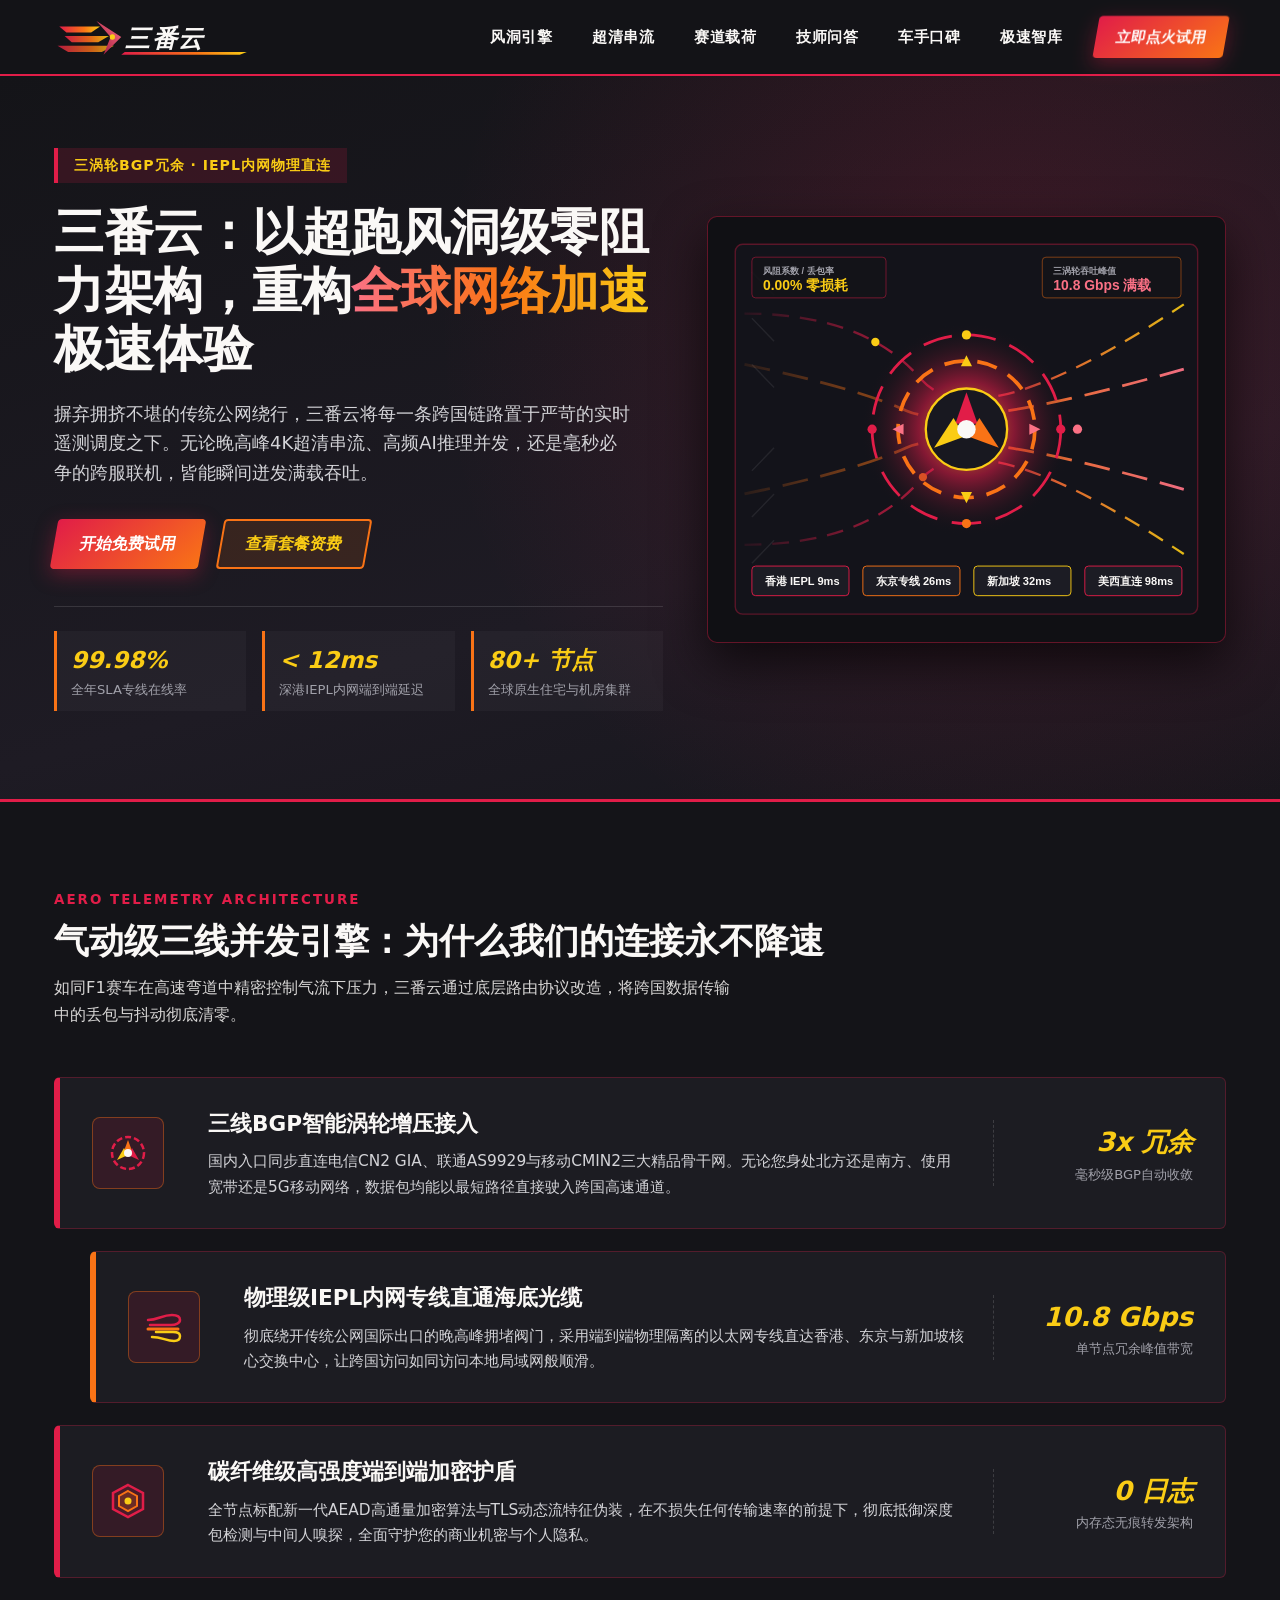
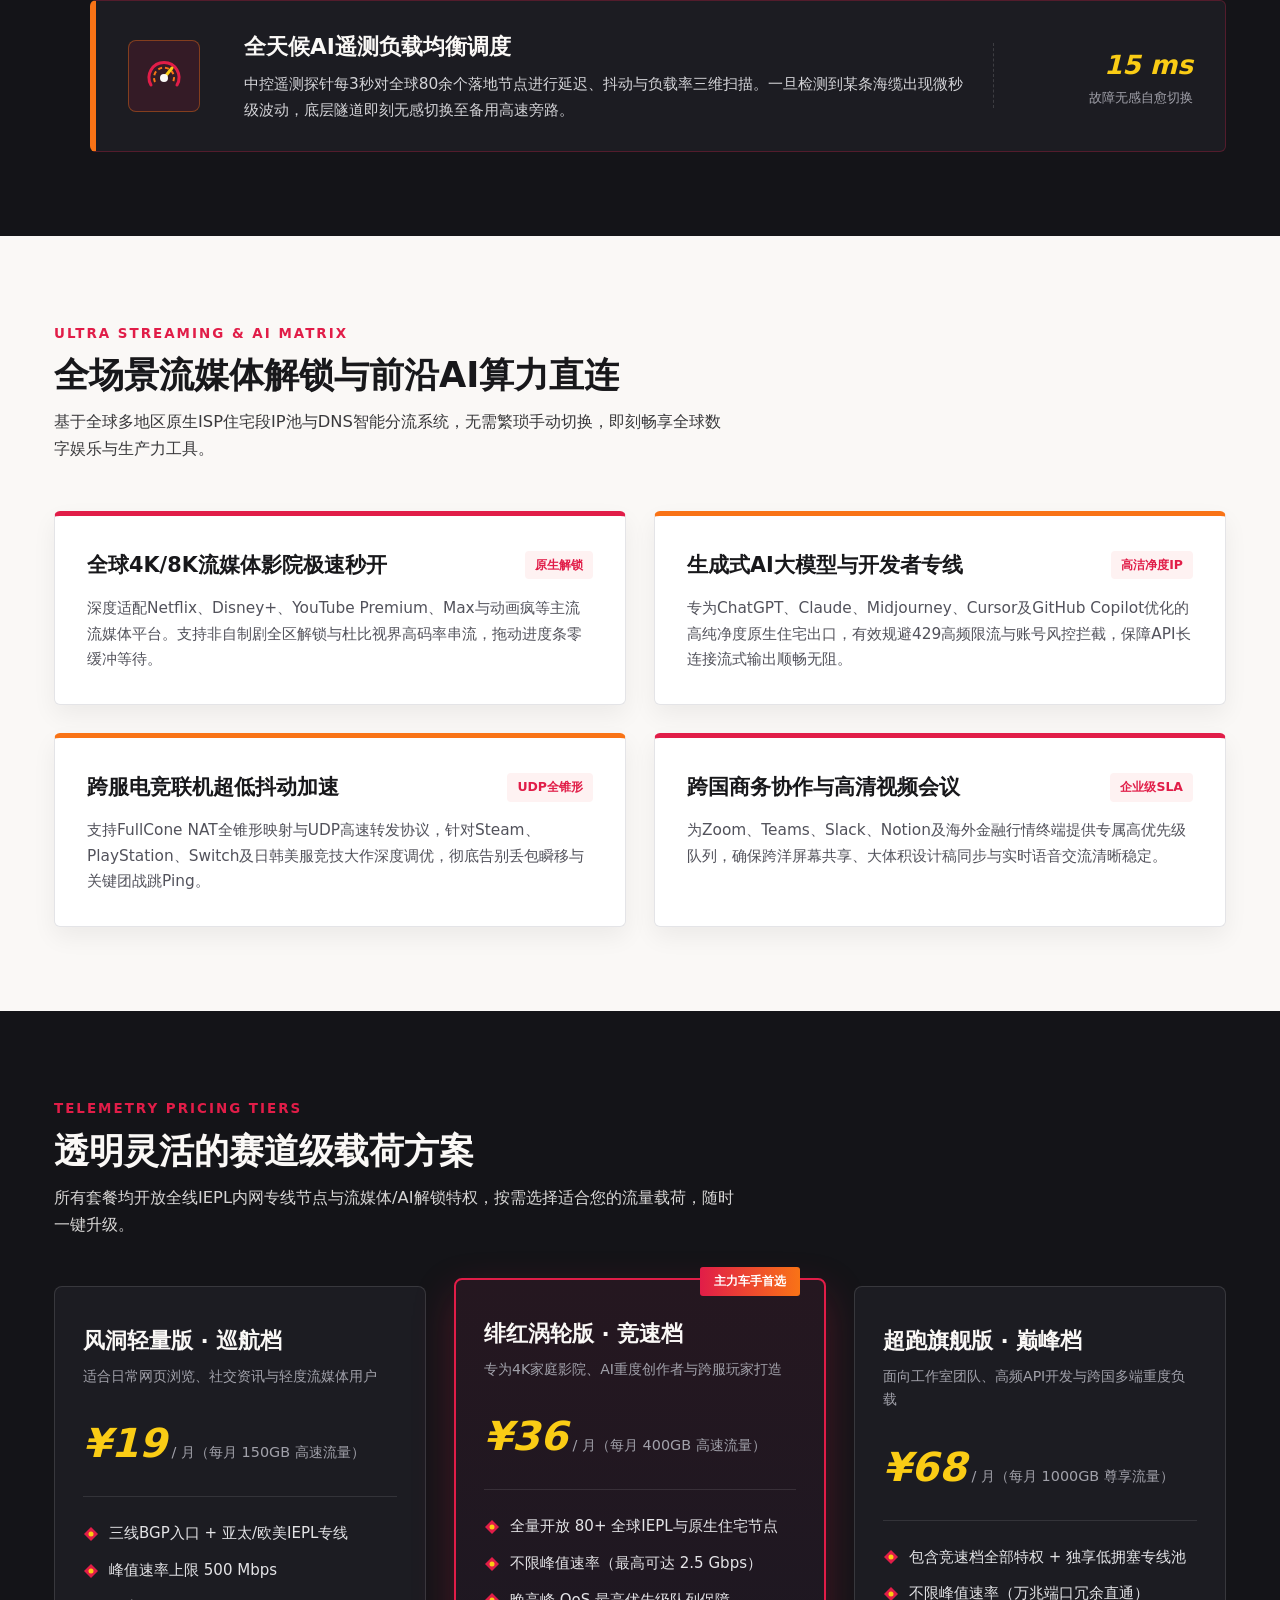
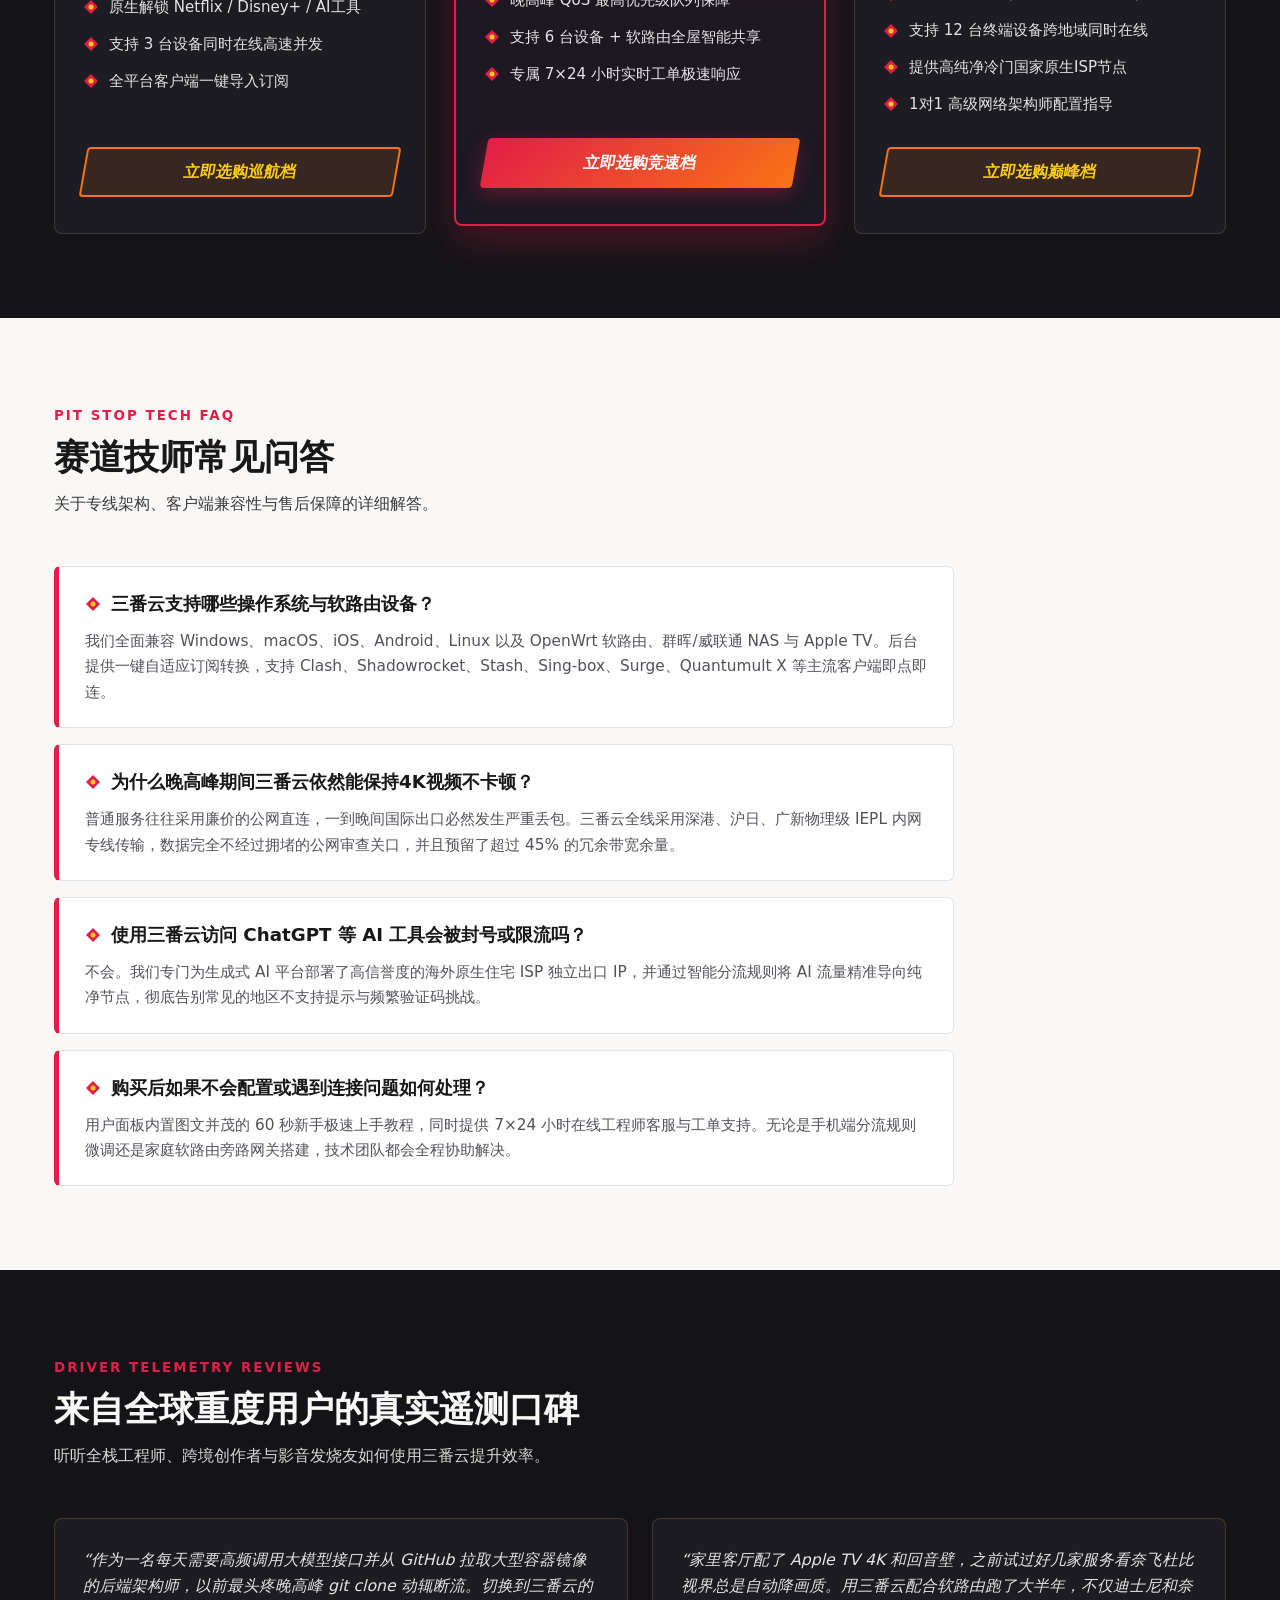
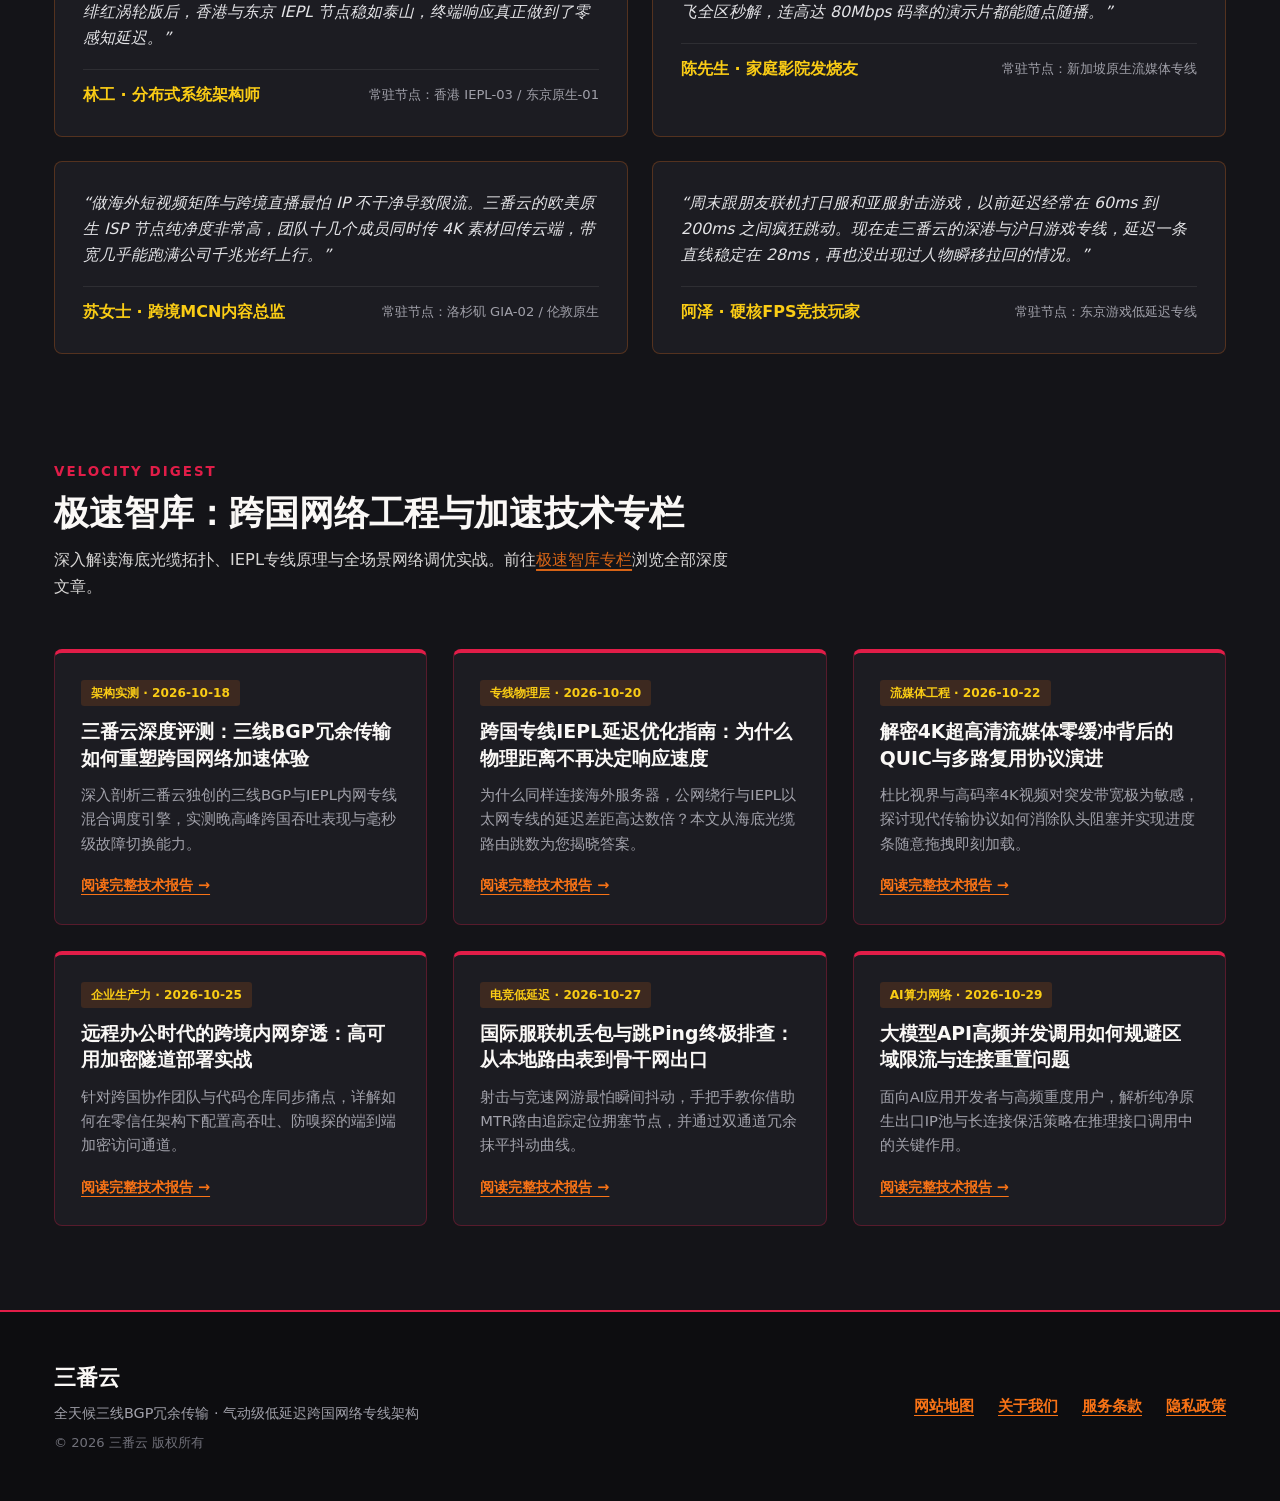
==== commit e6845ac7: "fix: remove external blog links, desensitize subscription terms, and align official landing page sty" ====
--- a/index.html
+++ b/index.html
@@ -85,7 +85,7 @@
           <p class="hero-subtitle">摒弃拥挤不堪的传统公网绕行，三番云将每一条跨国链路置于严苛的实时遥测调度之下。无论晚高峰4K超清串流、高频AI推理并发，还是毫秒必争的跨服联机，皆能瞬间迸发满载吞吐。</p>
           <div class="hero-cta-group">
             <a href="https://ww012.twilightaff.com/#/?code=A56DH1Af" class="btn-crimson" rel="nofollow" target="_blank">开始免费试用</a>
-            <a href="https://tizilab.net/paihang/" class="btn-outline-flame" target="_blank">2026最新梯子推荐</a>
+            <a href="#plans" class="btn-outline-flame" target="_blank">查看套餐资费</a>
           </div>
           <div class="hero-metrics-bar">
             <div class="metric-cell">
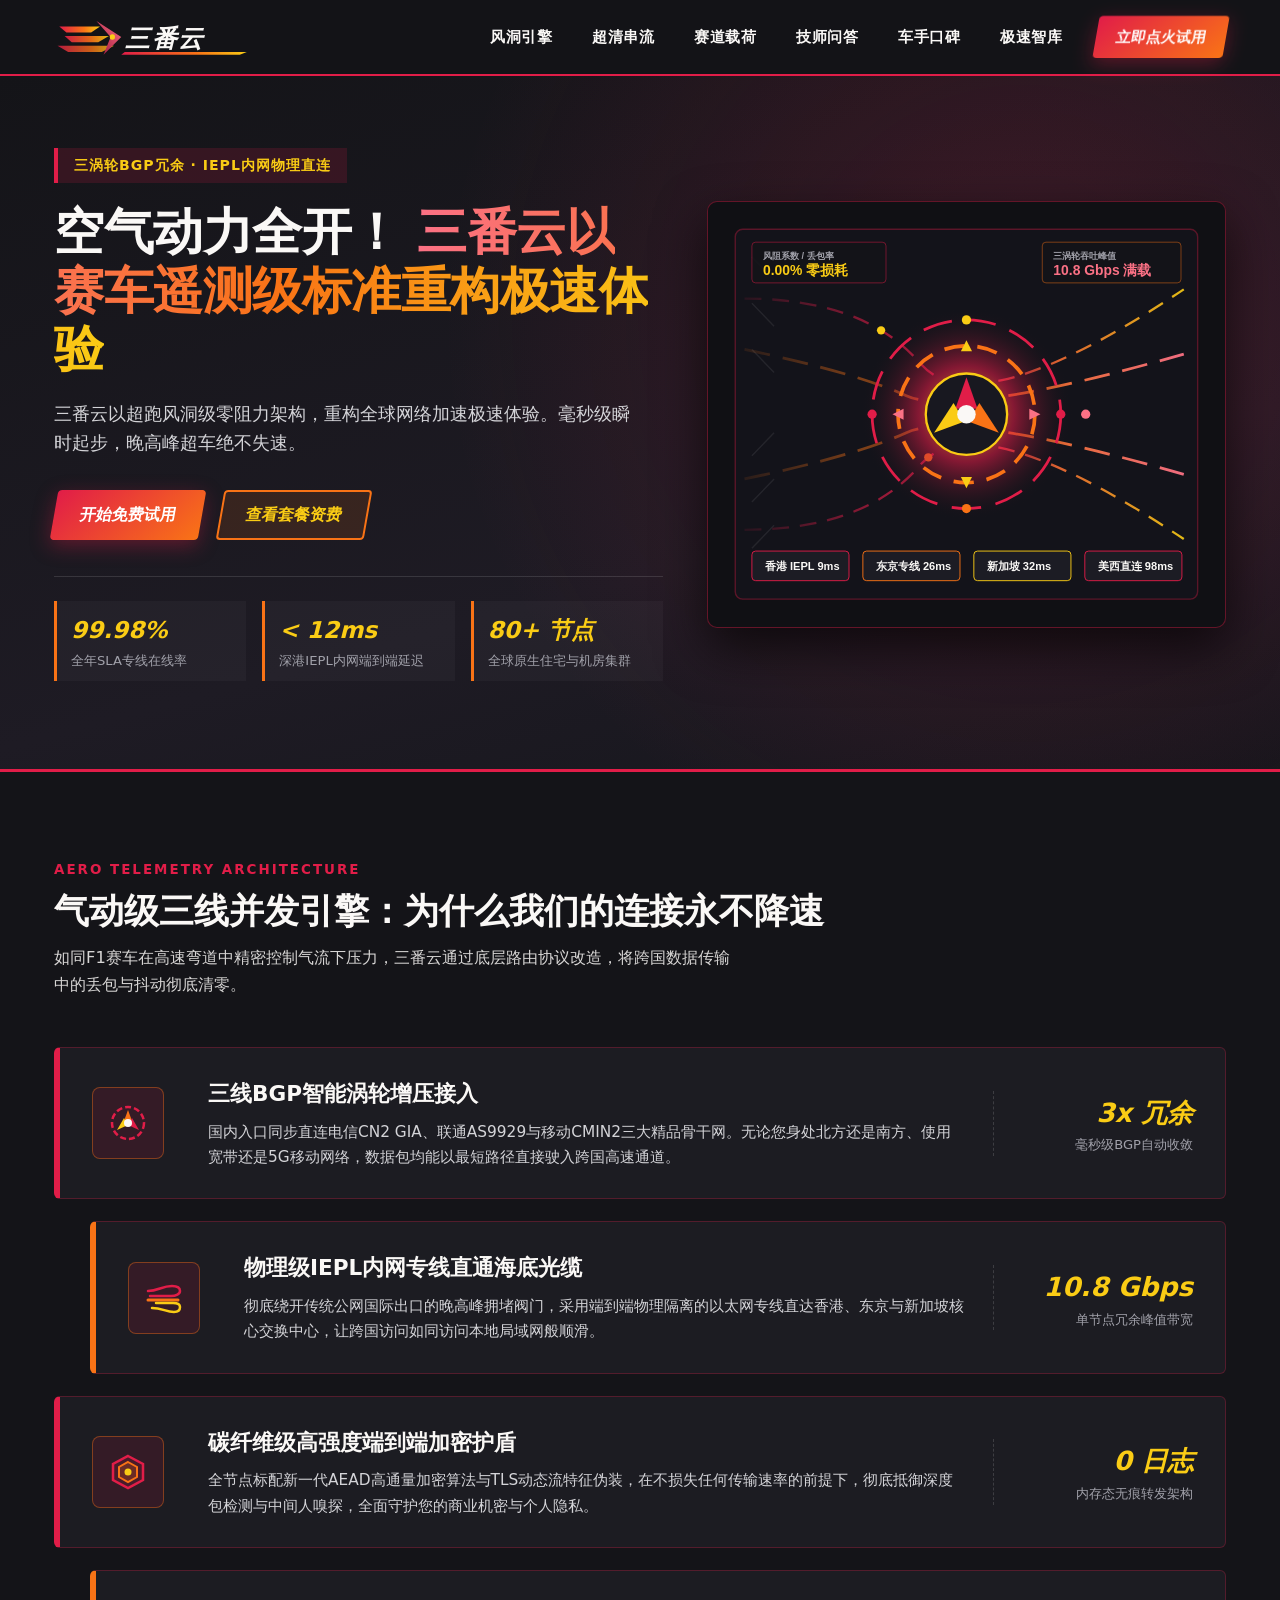
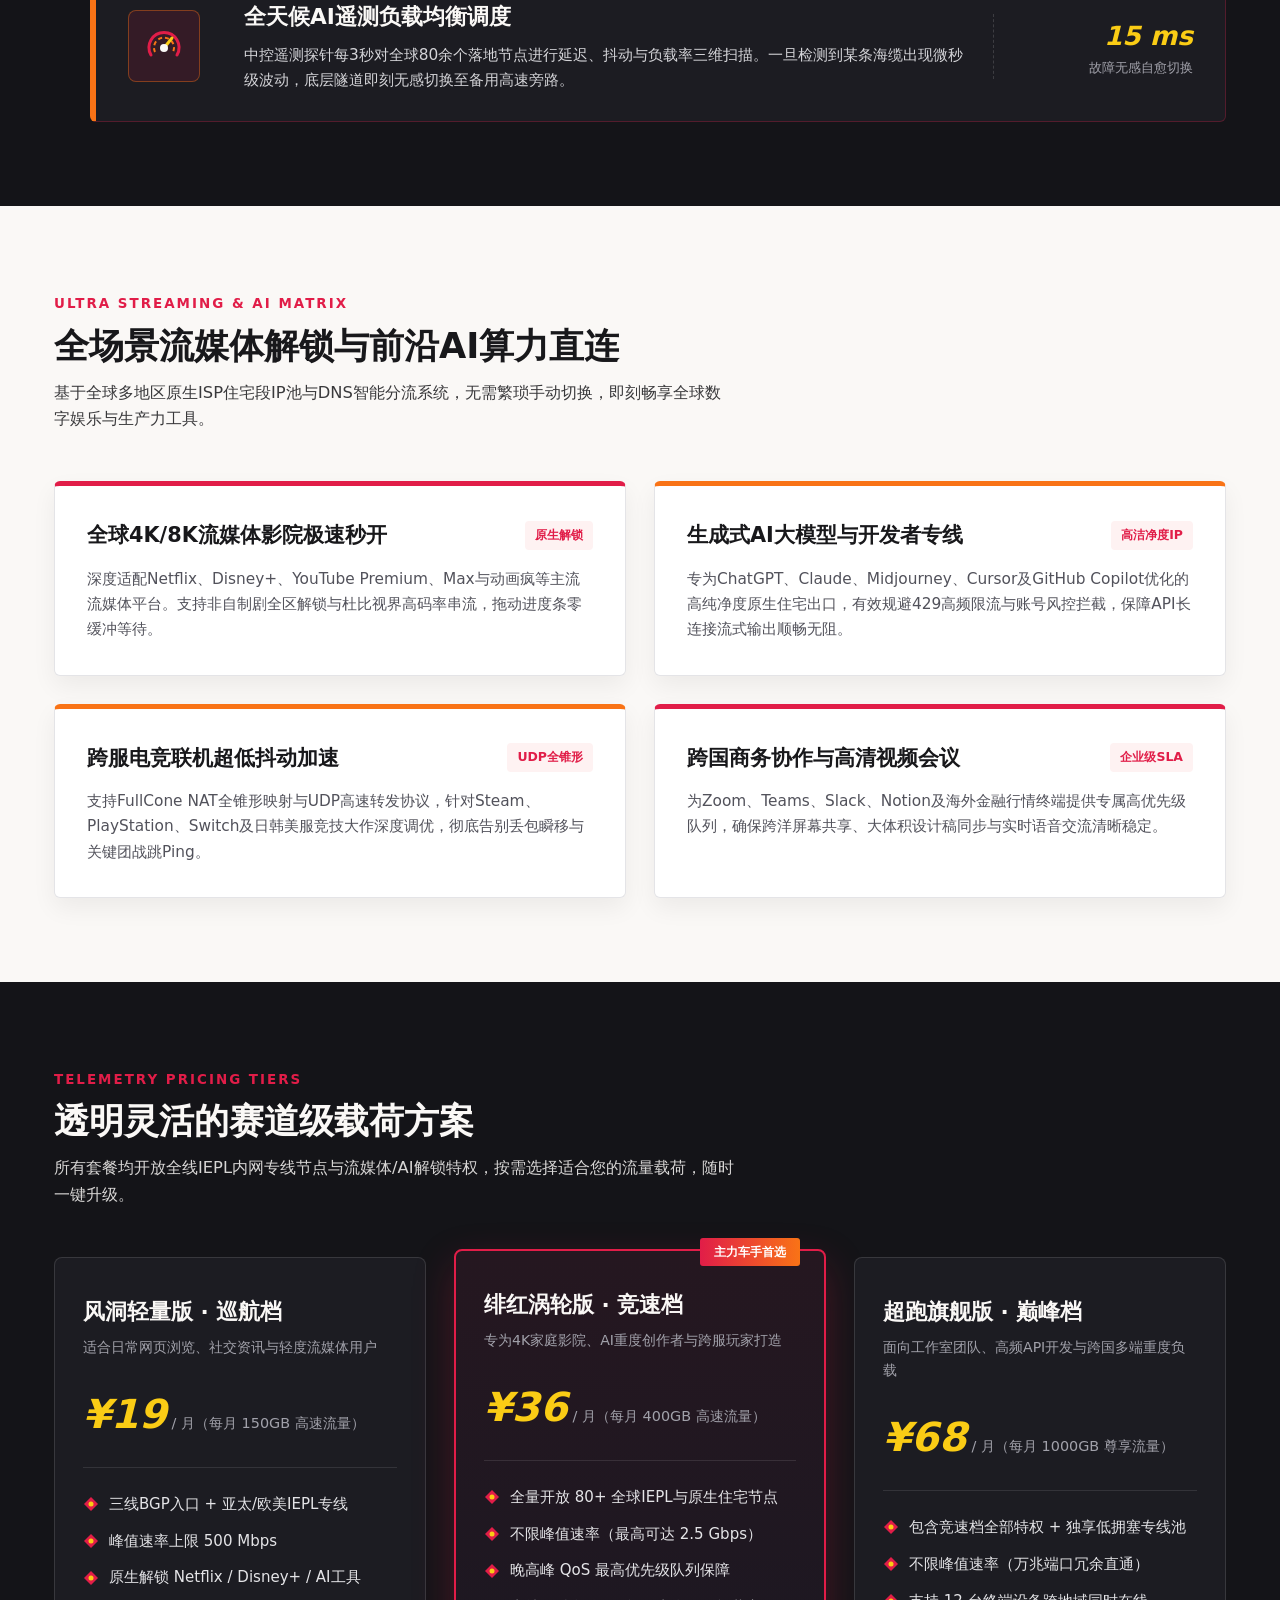
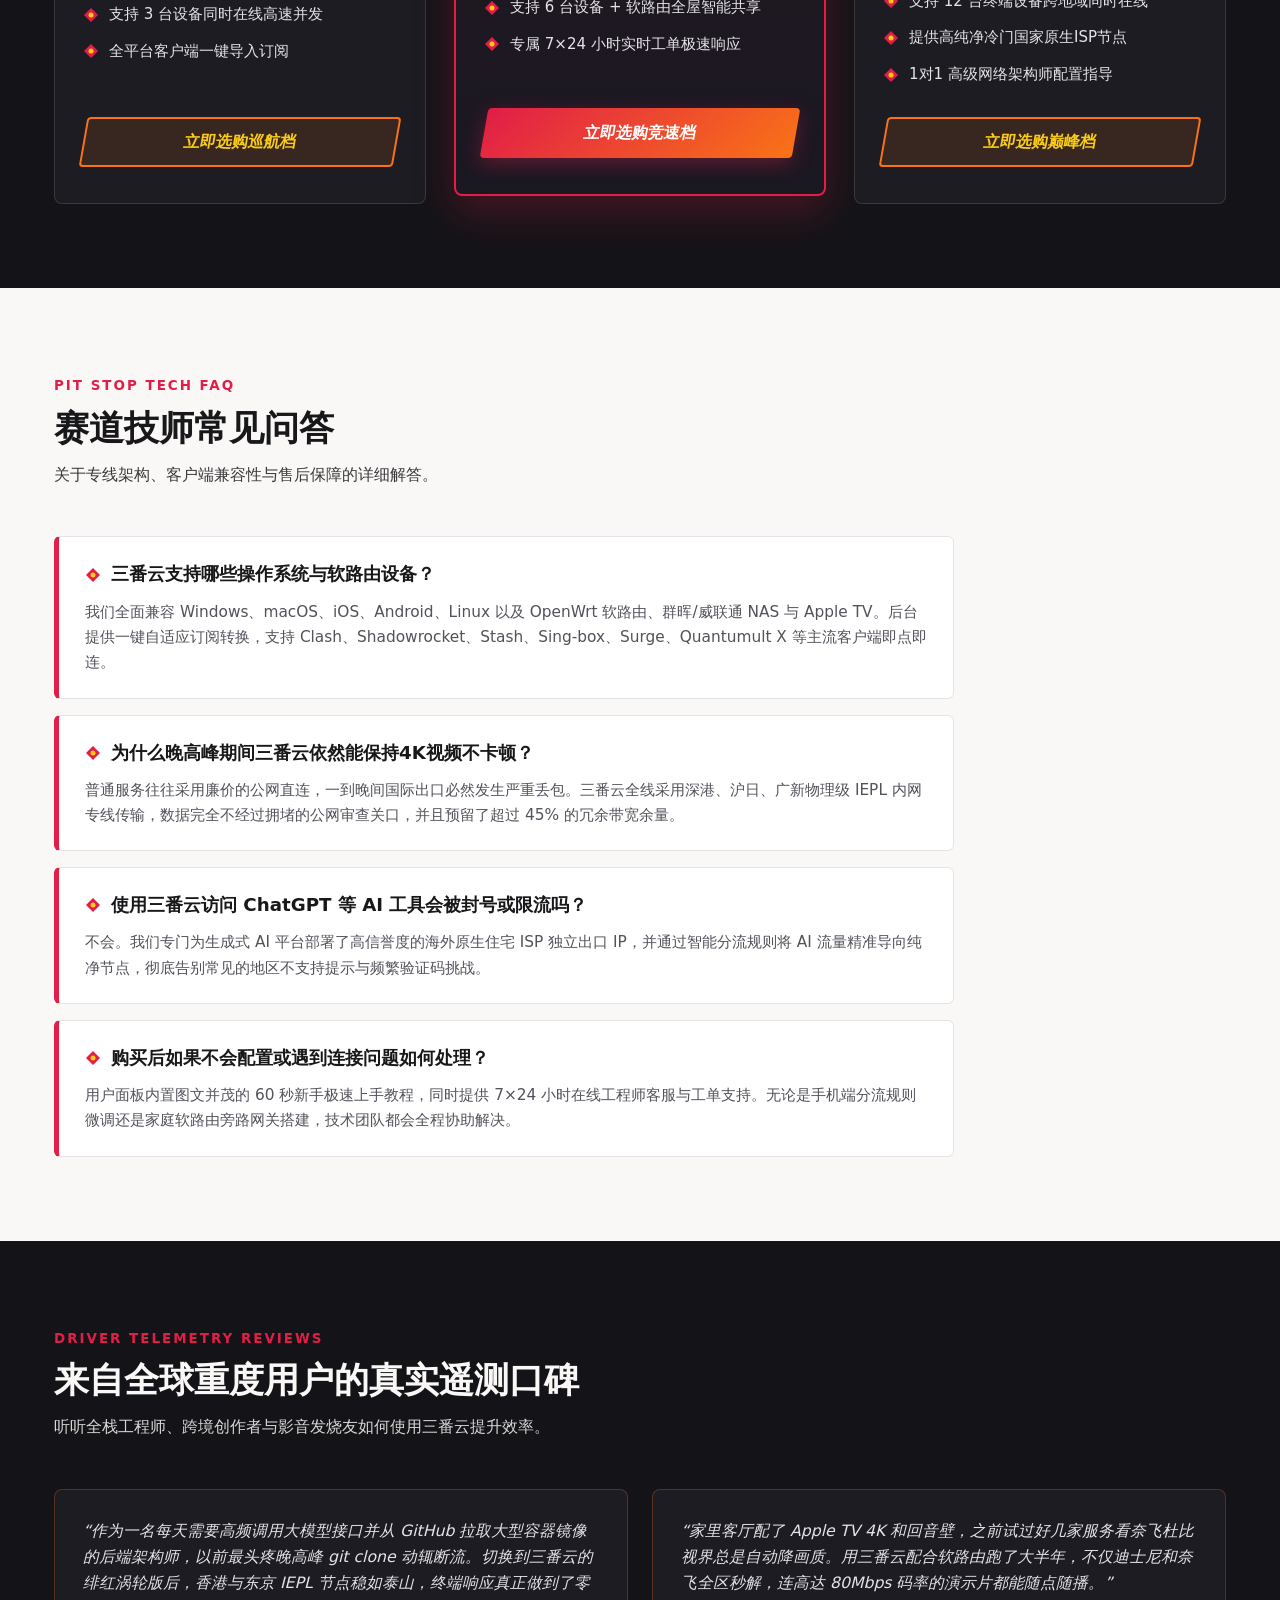
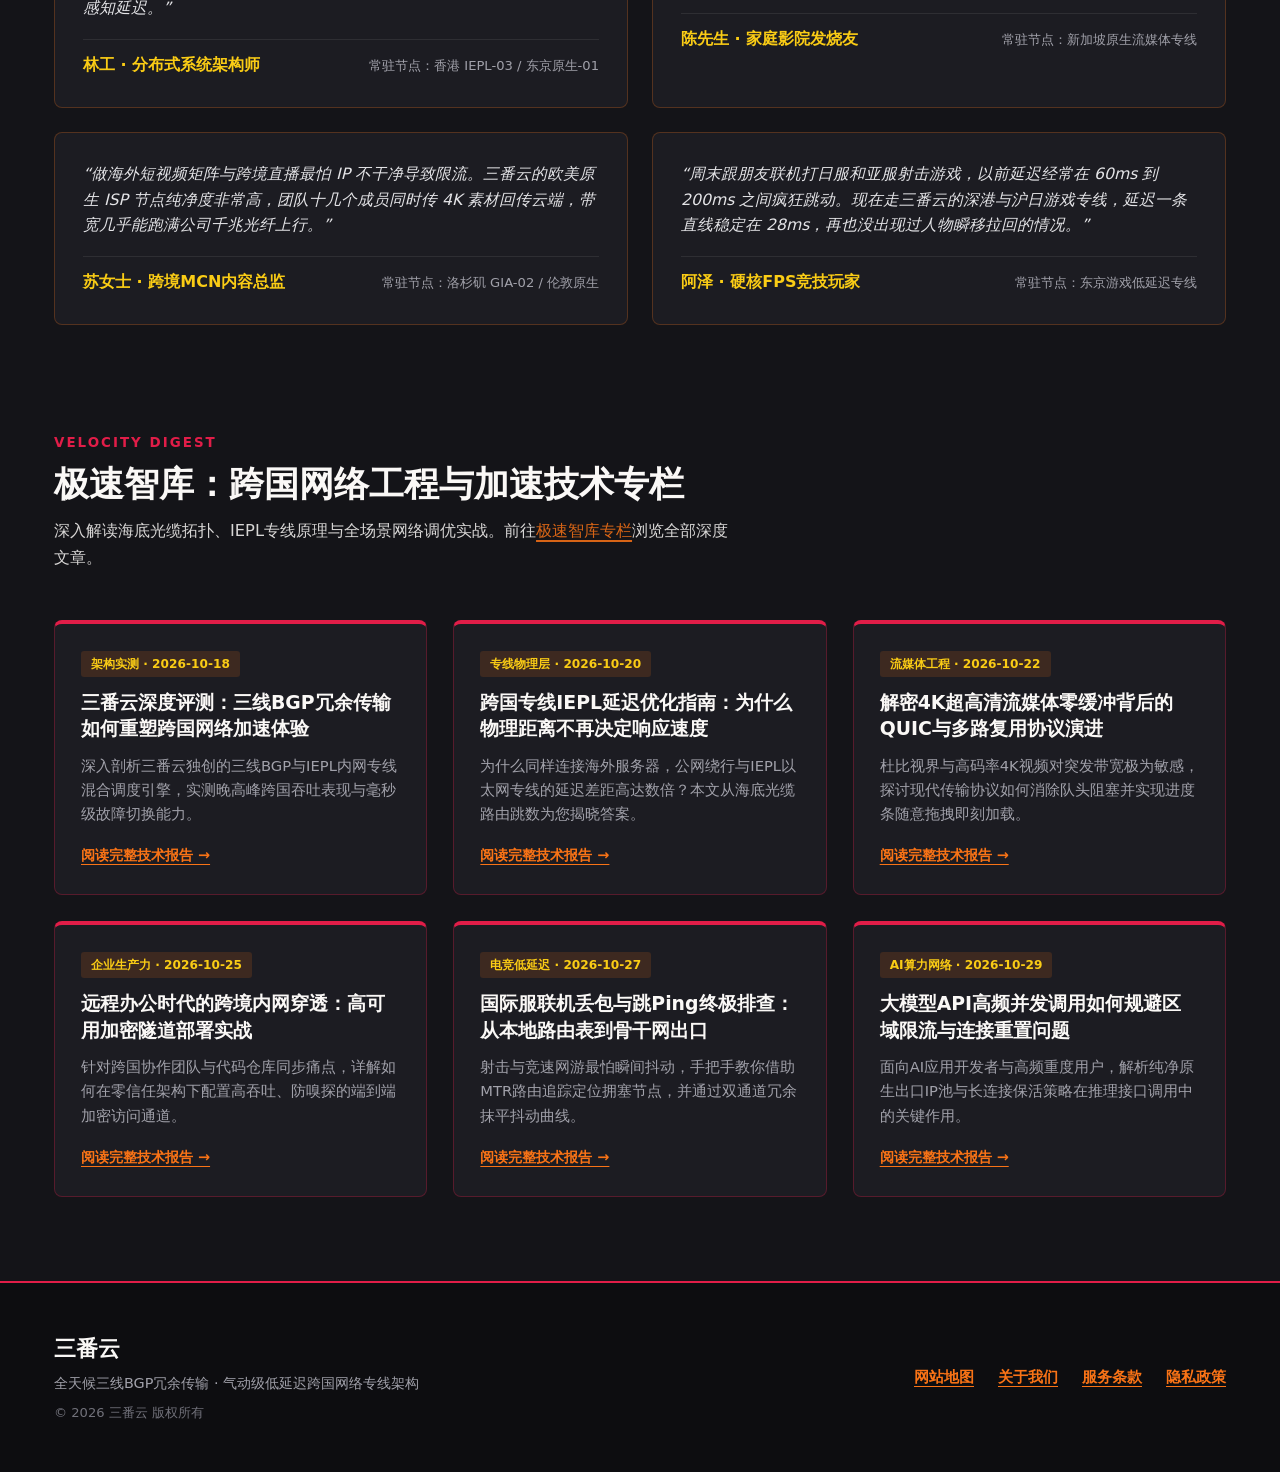
==== commit ee03341d: "revert: restore original layout and structure prior to pricing changes while keeping bespoke hero in" ====
--- a/index.html
+++ b/index.html
@@ -81,8 +81,8 @@
       <div class="aero-container hero-grid">
         <div class="hero-copy">
           <div class="telemetry-badge">三涡轮BGP冗余 · IEPL内网物理直连</div>
-          <h1 class="hero-title">三番云：以超跑风洞级零阻力架构，重构<span>全球网络加速</span>极速体验</h1>
-          <p class="hero-subtitle">摒弃拥挤不堪的传统公网绕行，三番云将每一条跨国链路置于严苛的实时遥测调度之下。无论晚高峰4K超清串流、高频AI推理并发，还是毫秒必争的跨服联机，皆能瞬间迸发满载吞吐。</p>
+          <h1 class="hero-title">空气动力全开！ <span>三番云以赛车遥测级标准重构极速体验</span></h1>
+          <p class="hero-subtitle">三番云以超跑风洞级零阻力架构，重构全球网络加速极速体验。毫秒级瞬时起步，晚高峰超车绝不失速。</p>
           <div class="hero-cta-group">
             <a href="https://ww012.twilightaff.com/#/?code=A56DH1Af" class="btn-crimson" rel="nofollow" target="_blank">开始免费试用</a>
             <a href="#plans" class="btn-outline-flame" target="_blank">查看套餐资费</a>
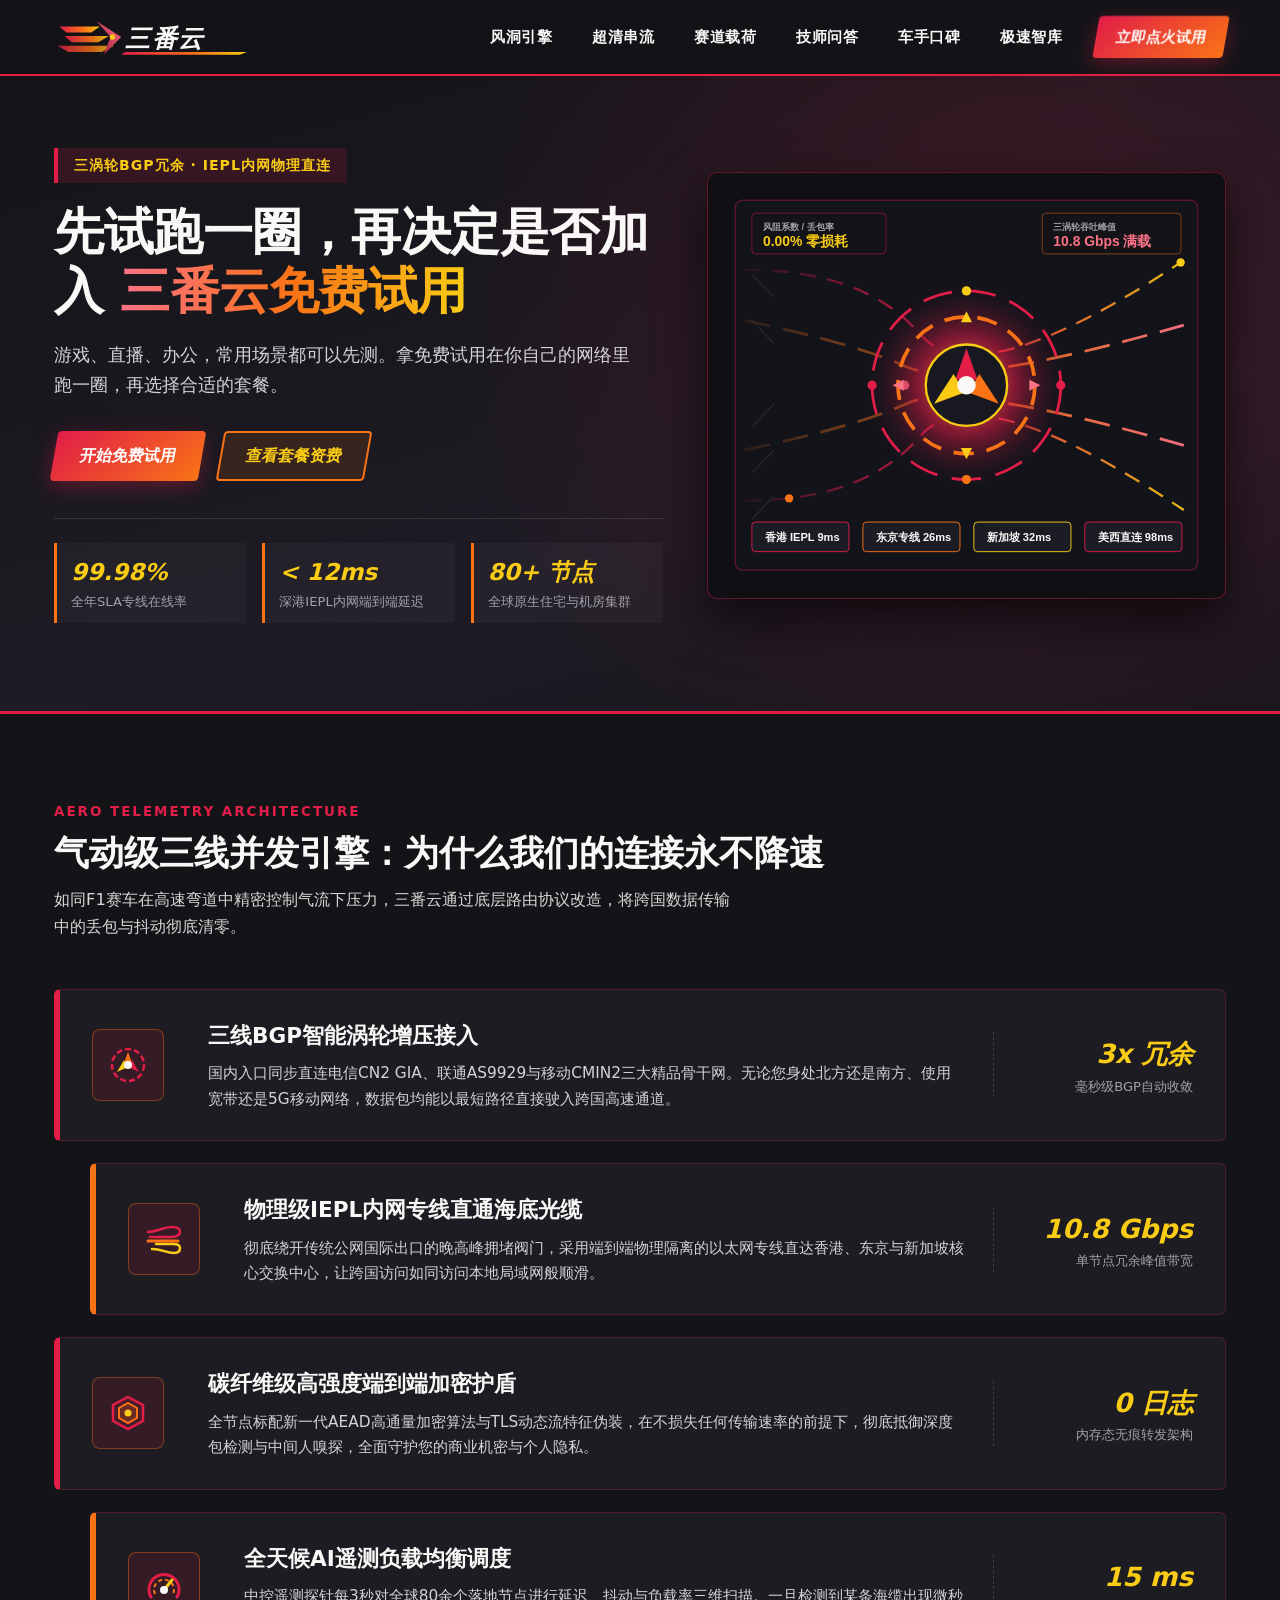
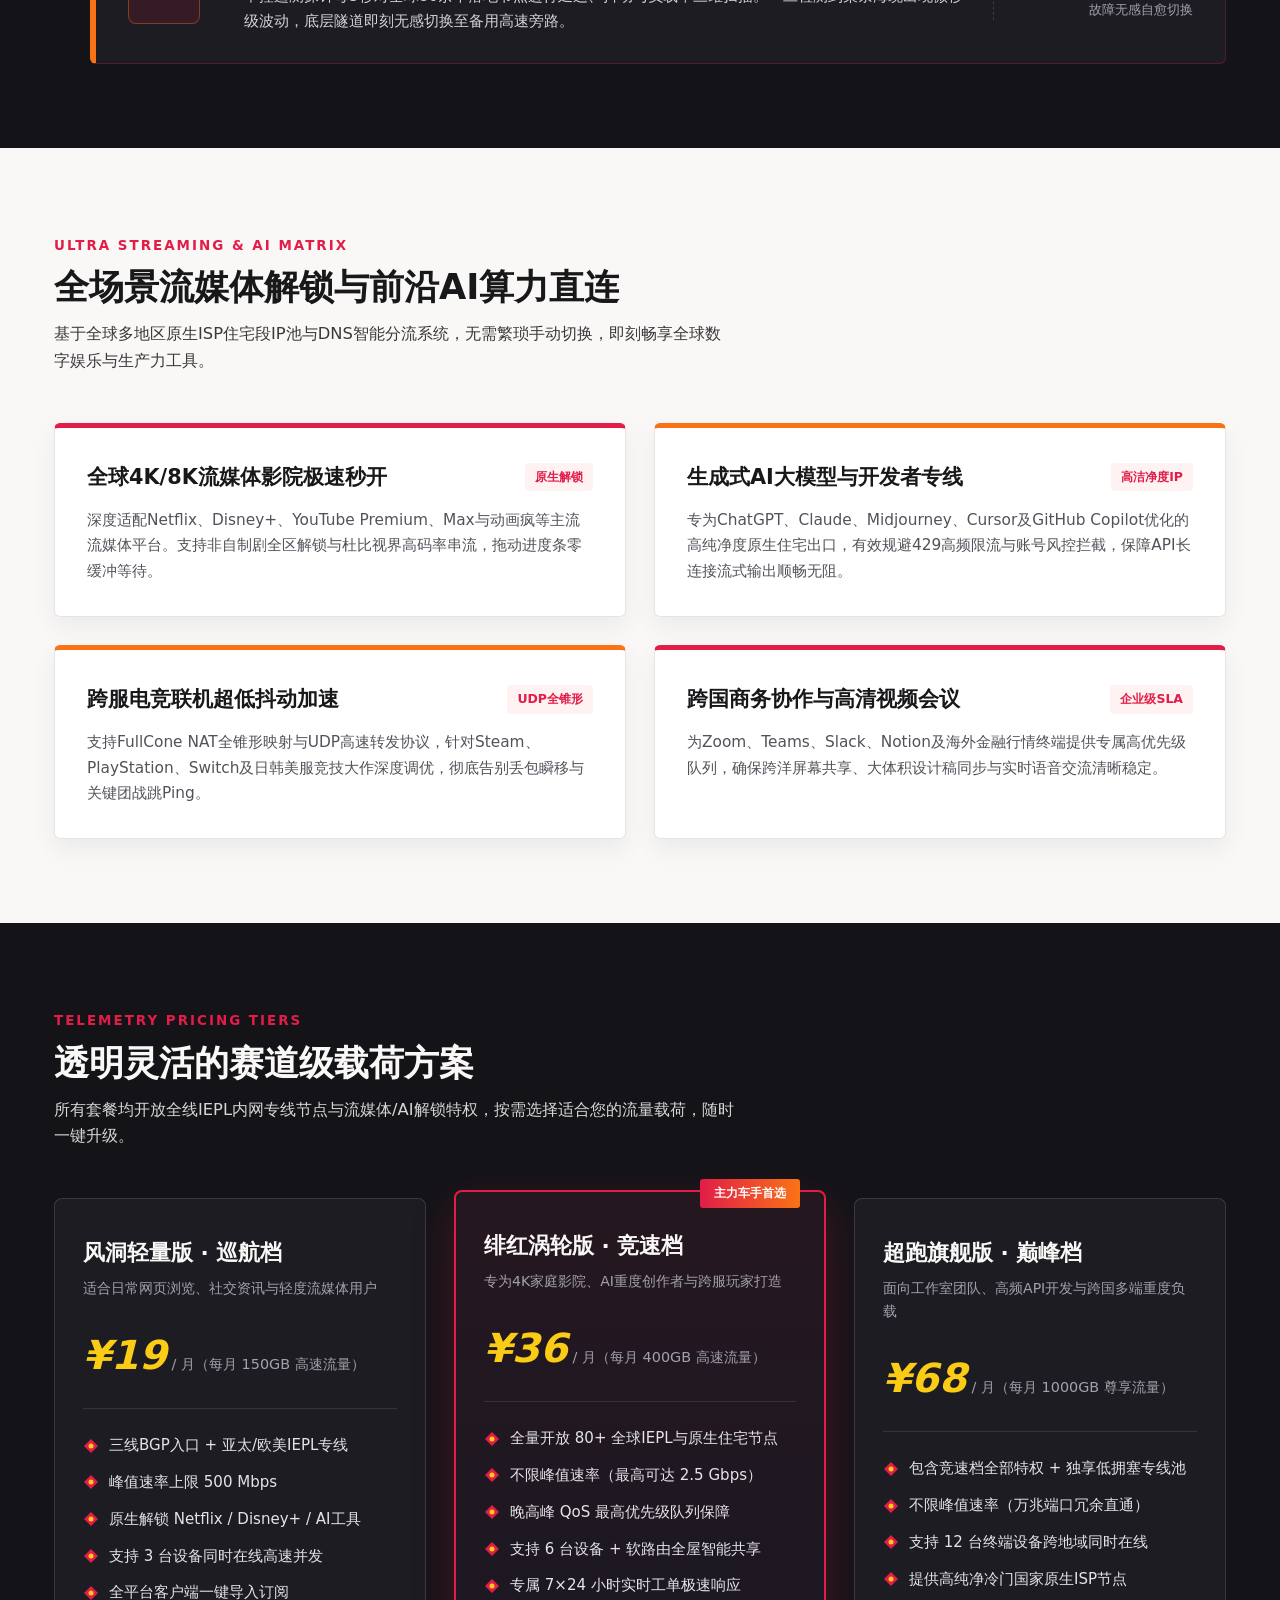
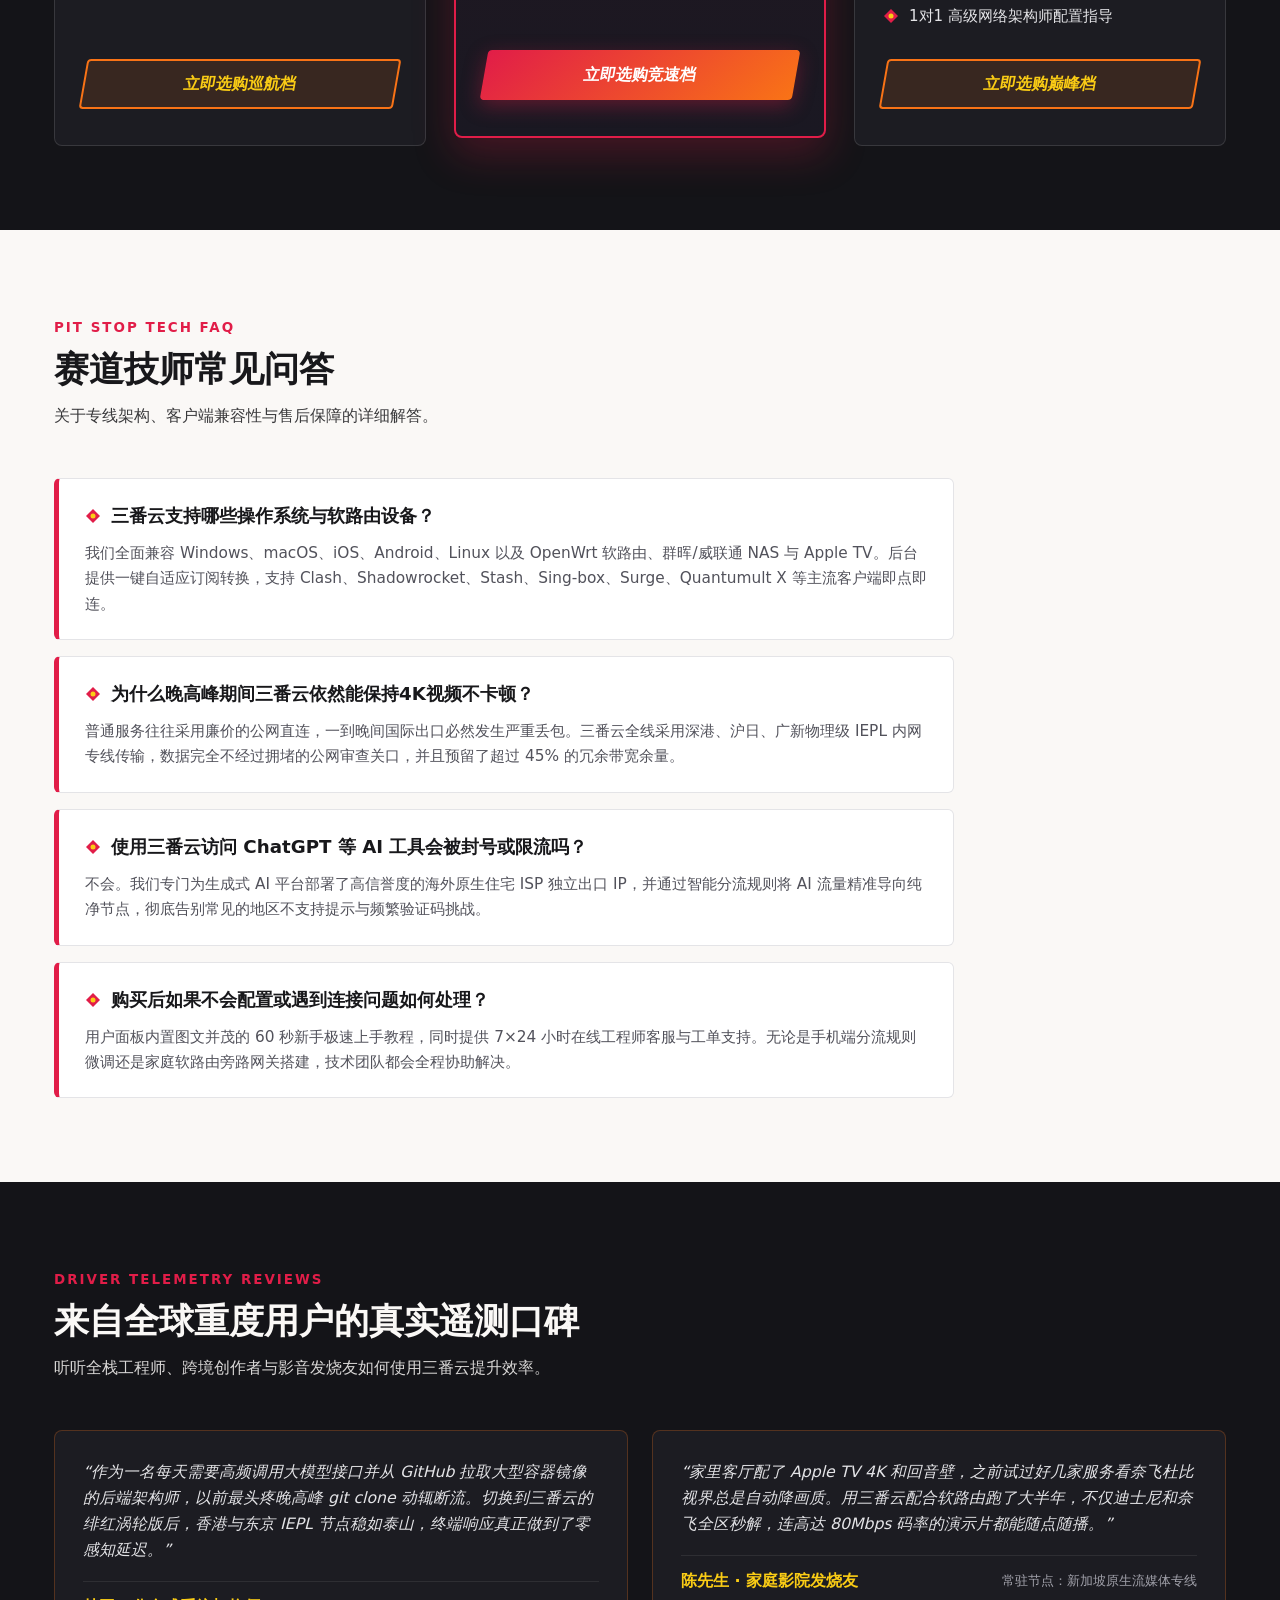
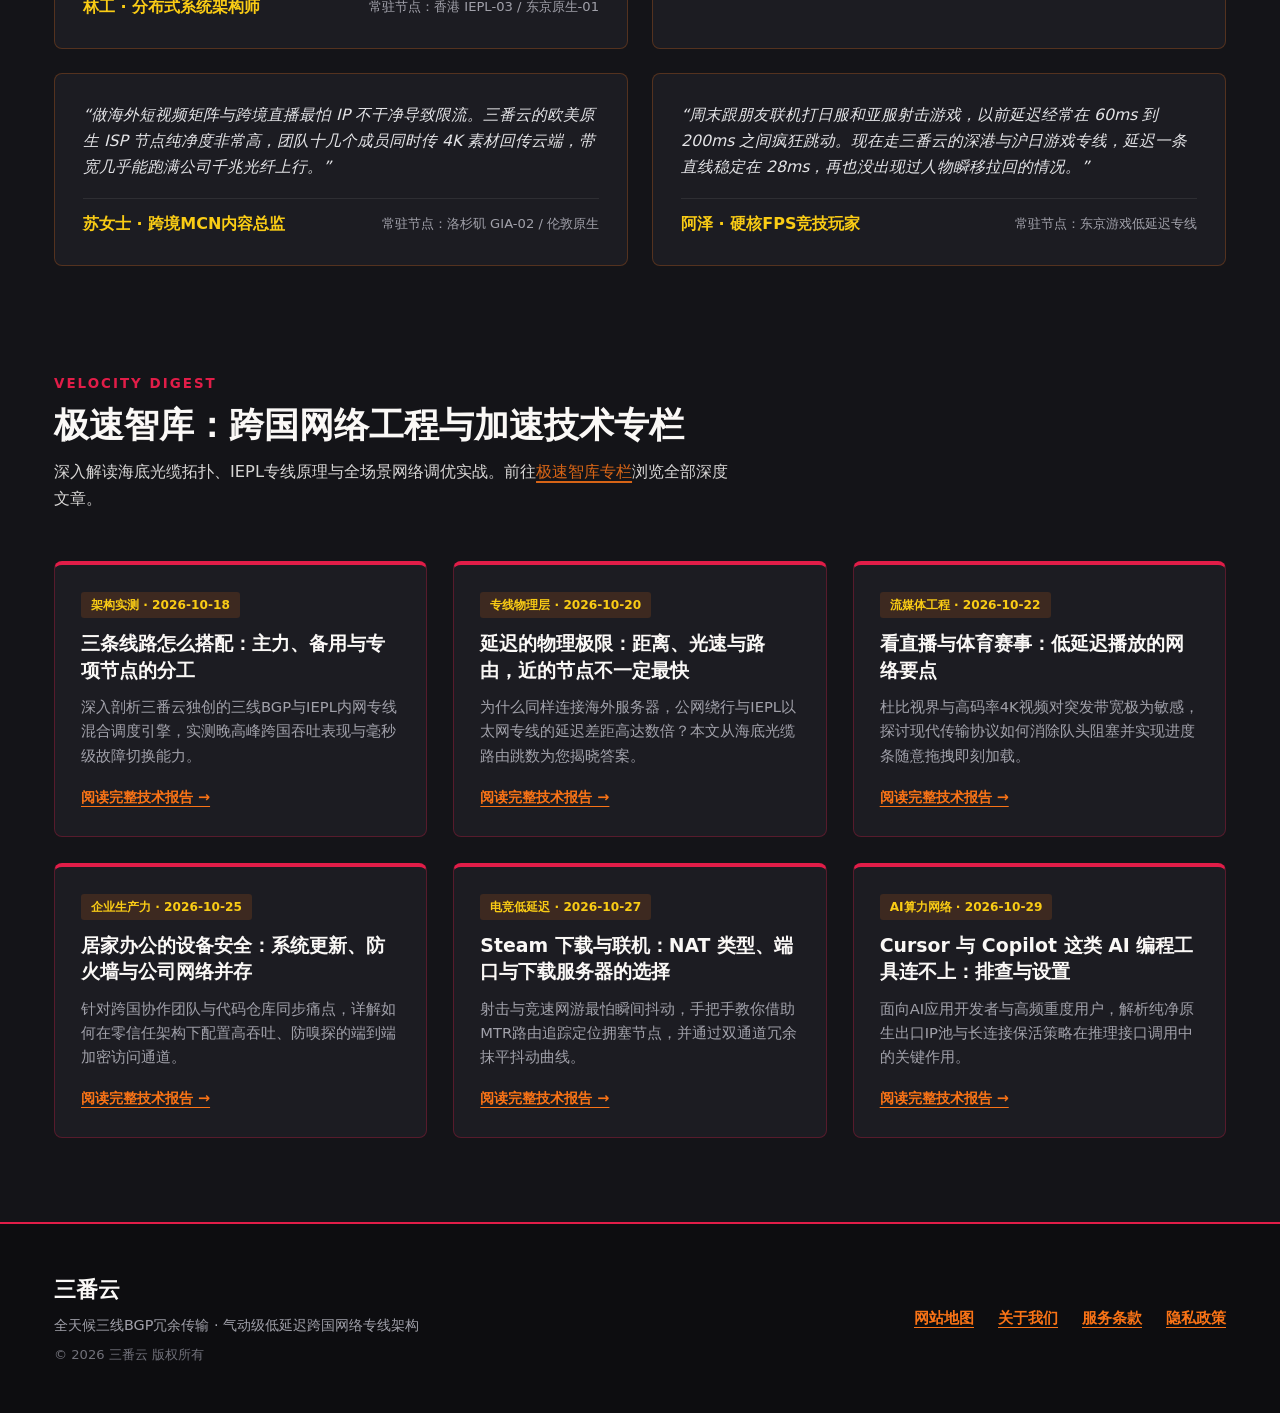
==== commit d48cbdb3: "Update blog hyperlinks to dajichang.mom" ====
--- a/index.html
+++ b/index.html
@@ -3,13 +3,13 @@
 <head>
   <meta charset="UTF-8">
   <meta name="viewport" content="width=device-width, initial-scale=1.0">
-  <title>三番云 - 三线BGP风洞级专线网络加速与4K极速秒开体验</title>
-  <meta name="description" content="三番云采用超跑空气动力学风洞理念打造三线BGP与IEPL内网专线网络加速架构，提供零丢包极速秒开的4K流媒体解锁、AI算力直连与低延迟联机体验，是2026年高口碑机场推荐首选。">
-  <meta name="keywords" content="三番云,网络加速,极速秒开,机场推荐,IEPL专线,BGP三线加速,4K流媒体解锁,低延迟专线">
+  <title>三番云 - 多线路节点与免费试用 | 游戏、直播、办公使用指南</title>
+  <meta name="description" content="三番云提供多线路节点与免费试用，适合游戏、直播观看和居家办公。站内有节点分工、延迟原理、Steam 下载联机和 AI 编程工具排查指南。">
+  <meta name="keywords" content="三番云, 三番云机场, 机场推荐, 免费试用, 节点搭配, 游戏下载, 直播低延迟, 居家办公">
   <link rel="canonical" href="https://sanfanyun.autos/">
   <meta property="og:type" content="website">
-  <meta property="og:title" content="三番云 - 三线BGP风洞级专线网络加速与4K极速秒开体验">
-  <meta property="og:description" content="三番云采用三线BGP与IEPL内网专线网络加速架构，实现全天候极速秒开，高稳定性机场推荐标杆。">
+  <meta property="og:title" content="三番云 - 多线路节点与免费试用 | 游戏、直播、办公使用指南">
+  <meta property="og:description" content="三番云提供多线路节点与免费试用，适合游戏、直播观看和居家办公。站内有节点分工、延迟原理、Steam 下载联机和 AI 编程工具排查指南。">
   <meta property="og:url" content="https://sanfanyun.autos/">
   <meta property="og:site_name" content="三番云">
   <meta property="og:image" content="https://sanfanyun.autos/og-cover.svg">
@@ -81,8 +81,8 @@
       <div class="aero-container hero-grid">
         <div class="hero-copy">
           <div class="telemetry-badge">三涡轮BGP冗余 · IEPL内网物理直连</div>
-          <h1 class="hero-title">空气动力全开！ <span>三番云以赛车遥测级标准重构极速体验</span></h1>
-          <p class="hero-subtitle">三番云以超跑风洞级零阻力架构，重构全球网络加速极速体验。毫秒级瞬时起步，晚高峰超车绝不失速。</p>
+          <h1 class="hero-title">先试跑一圈，再决定是否加入 <span>三番云免费试用</span></h1>
+          <p class="hero-subtitle">游戏、直播、办公，常用场景都可以先测。拿免费试用在你自己的网络里跑一圈，再选择合适的套餐。</p>
           <div class="hero-cta-group">
             <a href="https://ww012.twilightaff.com/#/?code=A56DH1Af" class="btn-crimson" rel="nofollow" target="_blank">开始免费试用</a>
             <a href="#plans" class="btn-outline-flame" target="_blank">查看套餐资费</a>
@@ -488,7 +488,7 @@
           <article class="digest-card">
   <div>
     <span class="digest-tag">架构实测 · 2026-10-18</span>
-    <h3 class="digest-card-title"><a href="sanfanyun-triple-link-architecture.html">三番云深度评测：三线BGP冗余传输如何重塑跨国网络加速体验</a></h3>
+    <h3 class="digest-card-title"><a href="sanfanyun-triple-link-architecture.html">三条线路怎么搭配：主力、备用与专项节点的分工</a></h3>
     <p class="digest-excerpt">深入剖析三番云独创的三线BGP与IEPL内网专线混合调度引擎，实测晚高峰跨国吞吐表现与毫秒级故障切换能力。</p>
   </div>
   <a href="sanfanyun-triple-link-architecture.html" class="digest-readmore">阅读完整技术报告 →</a>
@@ -496,7 +496,7 @@
 <article class="digest-card">
   <div>
     <span class="digest-tag">专线物理层 · 2026-10-20</span>
-    <h3 class="digest-card-title"><a href="iepl-leased-line-latency-optimization.html">跨国专线IEPL延迟优化指南：为什么物理距离不再决定响应速度</a></h3>
+    <h3 class="digest-card-title"><a href="iepl-leased-line-latency-optimization.html">延迟的物理极限：距离、光速与路由，近的节点不一定最快</a></h3>
     <p class="digest-excerpt">为什么同样连接海外服务器，公网绕行与IEPL以太网专线的延迟差距高达数倍？本文从海底光缆路由跳数为您揭晓答案。</p>
   </div>
   <a href="iepl-leased-line-latency-optimization.html" class="digest-readmore">阅读完整技术报告 →</a>
@@ -504,7 +504,7 @@
 <article class="digest-card">
   <div>
     <span class="digest-tag">流媒体工程 · 2026-10-22</span>
-    <h3 class="digest-card-title"><a href="streaming-4k-buffer-free-protocol.html">解密4K超高清流媒体零缓冲背后的QUIC与多路复用协议演进</a></h3>
+    <h3 class="digest-card-title"><a href="streaming-4k-buffer-free-protocol.html">看直播与体育赛事：低延迟播放的网络要点</a></h3>
     <p class="digest-excerpt">杜比视界与高码率4K视频对突发带宽极为敏感，探讨现代传输协议如何消除队头阻塞并实现进度条随意拖拽即刻加载。</p>
   </div>
   <a href="streaming-4k-buffer-free-protocol.html" class="digest-readmore">阅读完整技术报告 →</a>
@@ -512,7 +512,7 @@
 <article class="digest-card">
   <div>
     <span class="digest-tag">企业生产力 · 2026-10-25</span>
-    <h3 class="digest-card-title"><a href="remote-work-enterprise-tunnel-security.html">远程办公时代的跨境内网穿透：高可用加密隧道部署实战</a></h3>
+    <h3 class="digest-card-title"><a href="remote-work-enterprise-tunnel-security.html">居家办公的设备安全：系统更新、防火墙与公司网络并存</a></h3>
     <p class="digest-excerpt">针对跨国协作团队与代码仓库同步痛点，详解如何在零信任架构下配置高吞吐、防嗅探的端到端加密访问通道。</p>
   </div>
   <a href="remote-work-enterprise-tunnel-security.html" class="digest-readmore">阅读完整技术报告 →</a>
@@ -520,7 +520,7 @@
 <article class="digest-card">
   <div>
     <span class="digest-tag">电竞低延迟 · 2026-10-27</span>
-    <h3 class="digest-card-title"><a href="gaming-packet-loss-jitter-remedy.html">国际服联机丢包与跳Ping终极排查：从本地路由表到骨干网出口</a></h3>
+    <h3 class="digest-card-title"><a href="gaming-packet-loss-jitter-remedy.html">Steam 下载与联机：NAT 类型、端口与下载服务器的选择</a></h3>
     <p class="digest-excerpt">射击与竞速网游最怕瞬间抖动，手把手教你借助MTR路由追踪定位拥塞节点，并通过双通道冗余抹平抖动曲线。</p>
   </div>
   <a href="gaming-packet-loss-jitter-remedy.html" class="digest-readmore">阅读完整技术报告 →</a>
@@ -528,7 +528,7 @@
 <article class="digest-card">
   <div>
     <span class="digest-tag">AI算力网络 · 2026-10-29</span>
-    <h3 class="digest-card-title"><a href="ai-large-model-api-concurrency-guide.html">大模型API高频并发调用如何规避区域限流与连接重置问题</a></h3>
+    <h3 class="digest-card-title"><a href="ai-large-model-api-concurrency-guide.html">Cursor 与 Copilot 这类 AI 编程工具连不上：排查与设置</a></h3>
     <p class="digest-excerpt">面向AI应用开发者与高频重度用户，解析纯净原生出口IP池与长连接保活策略在推理接口调用中的关键作用。</p>
   </div>
   <a href="ai-large-model-api-concurrency-guide.html" class="digest-readmore">阅读完整技术报告 →</a>
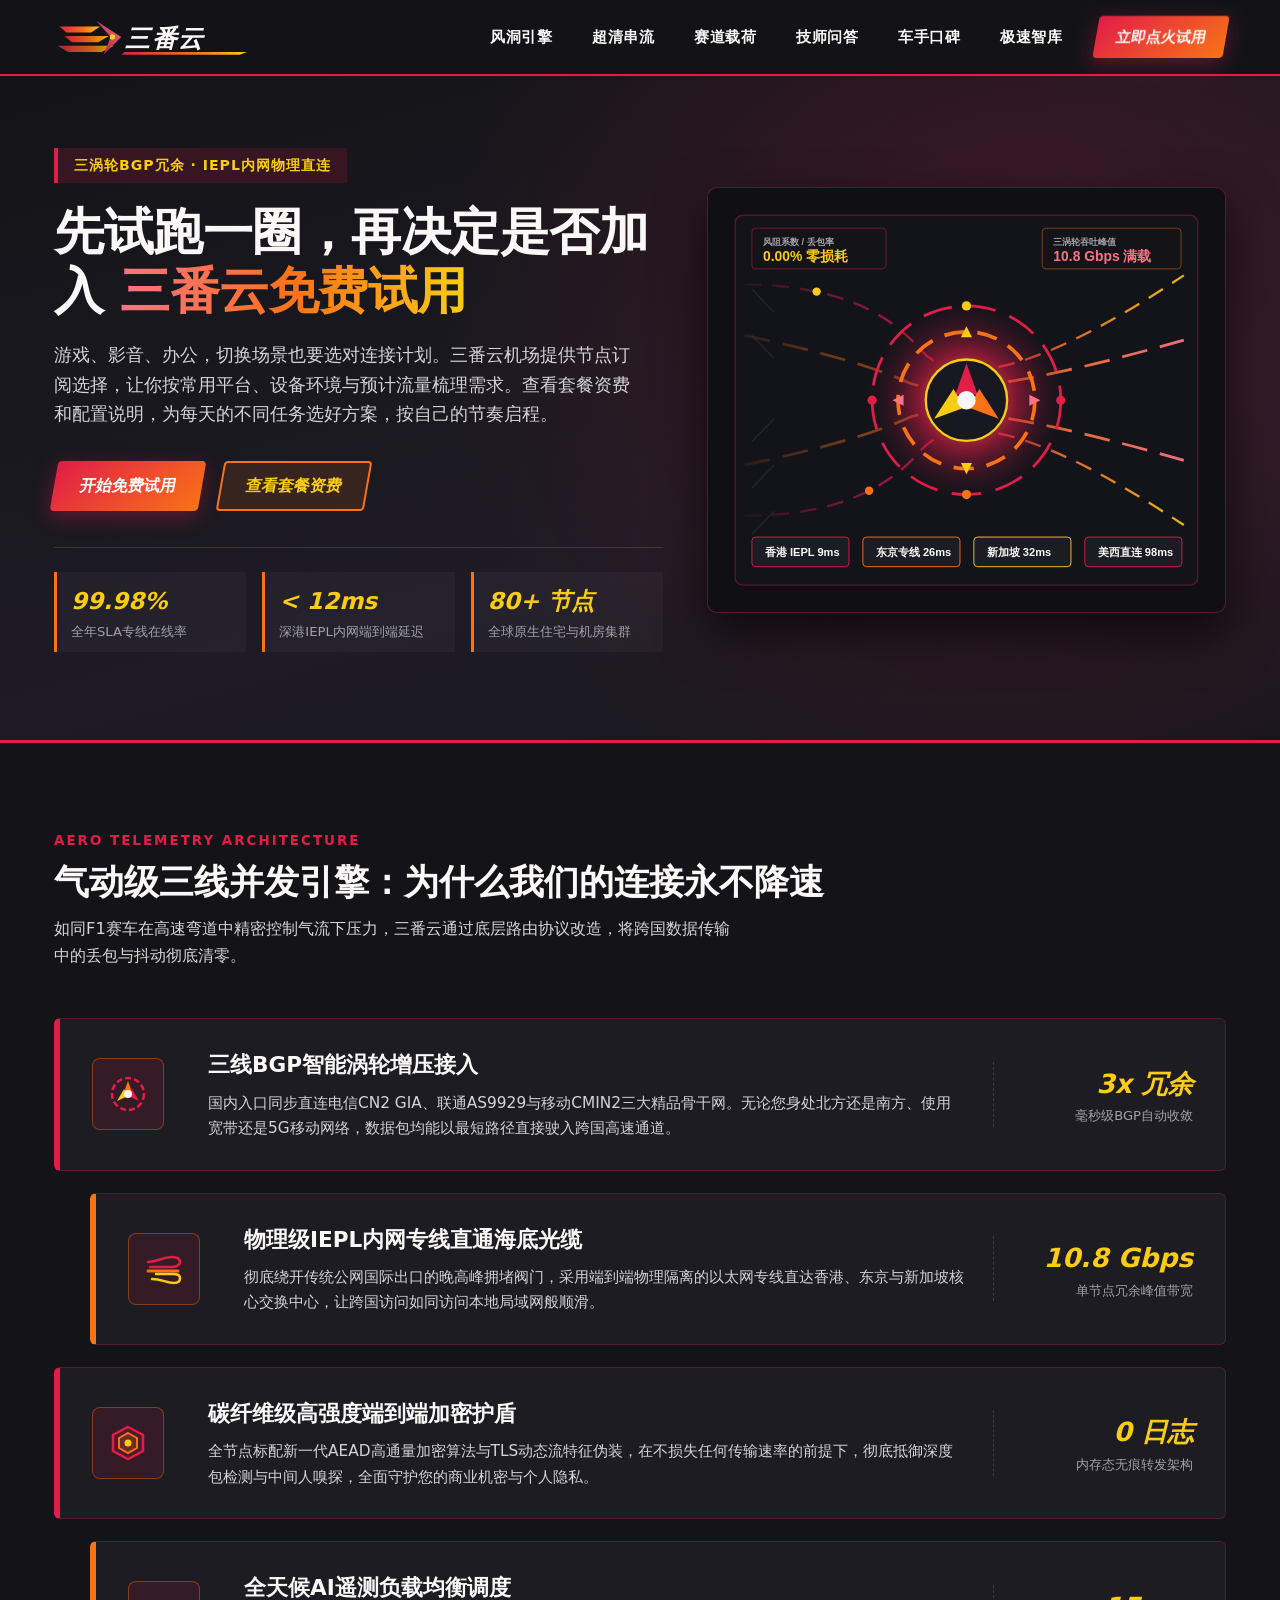
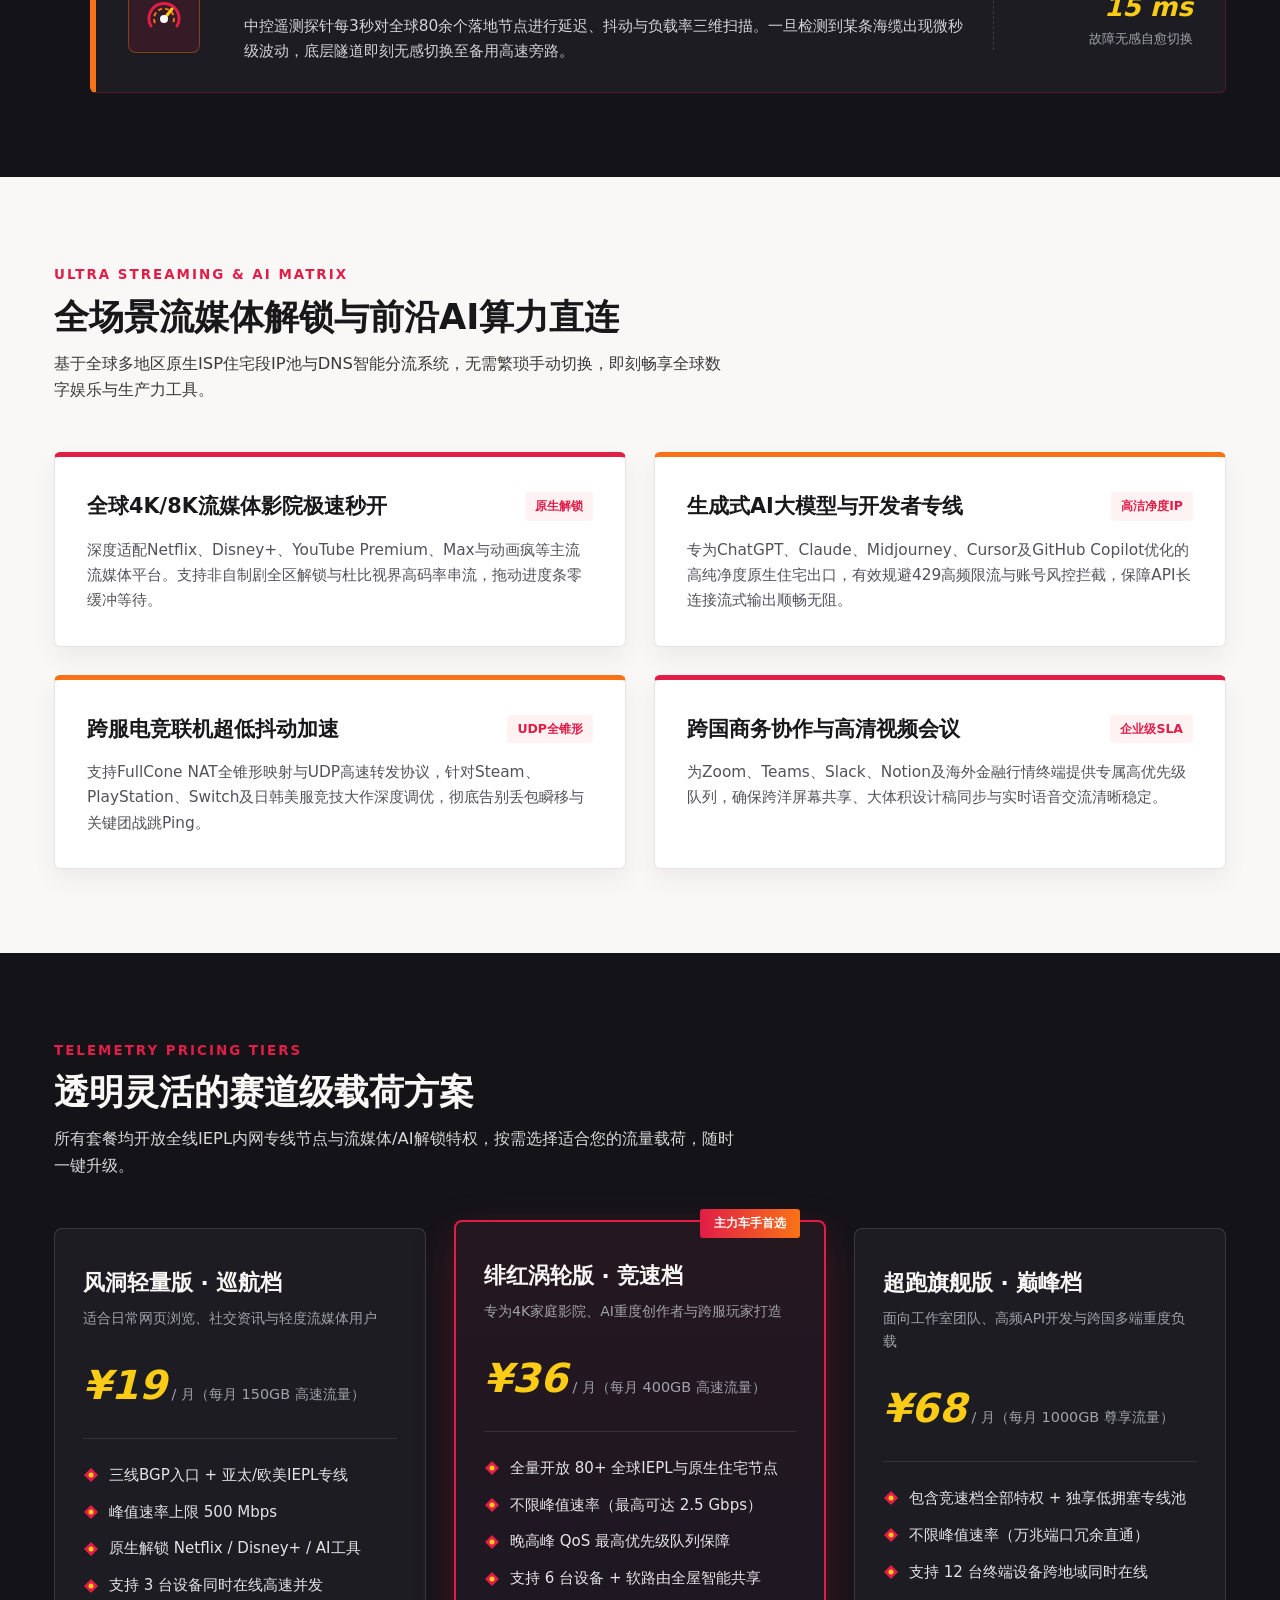
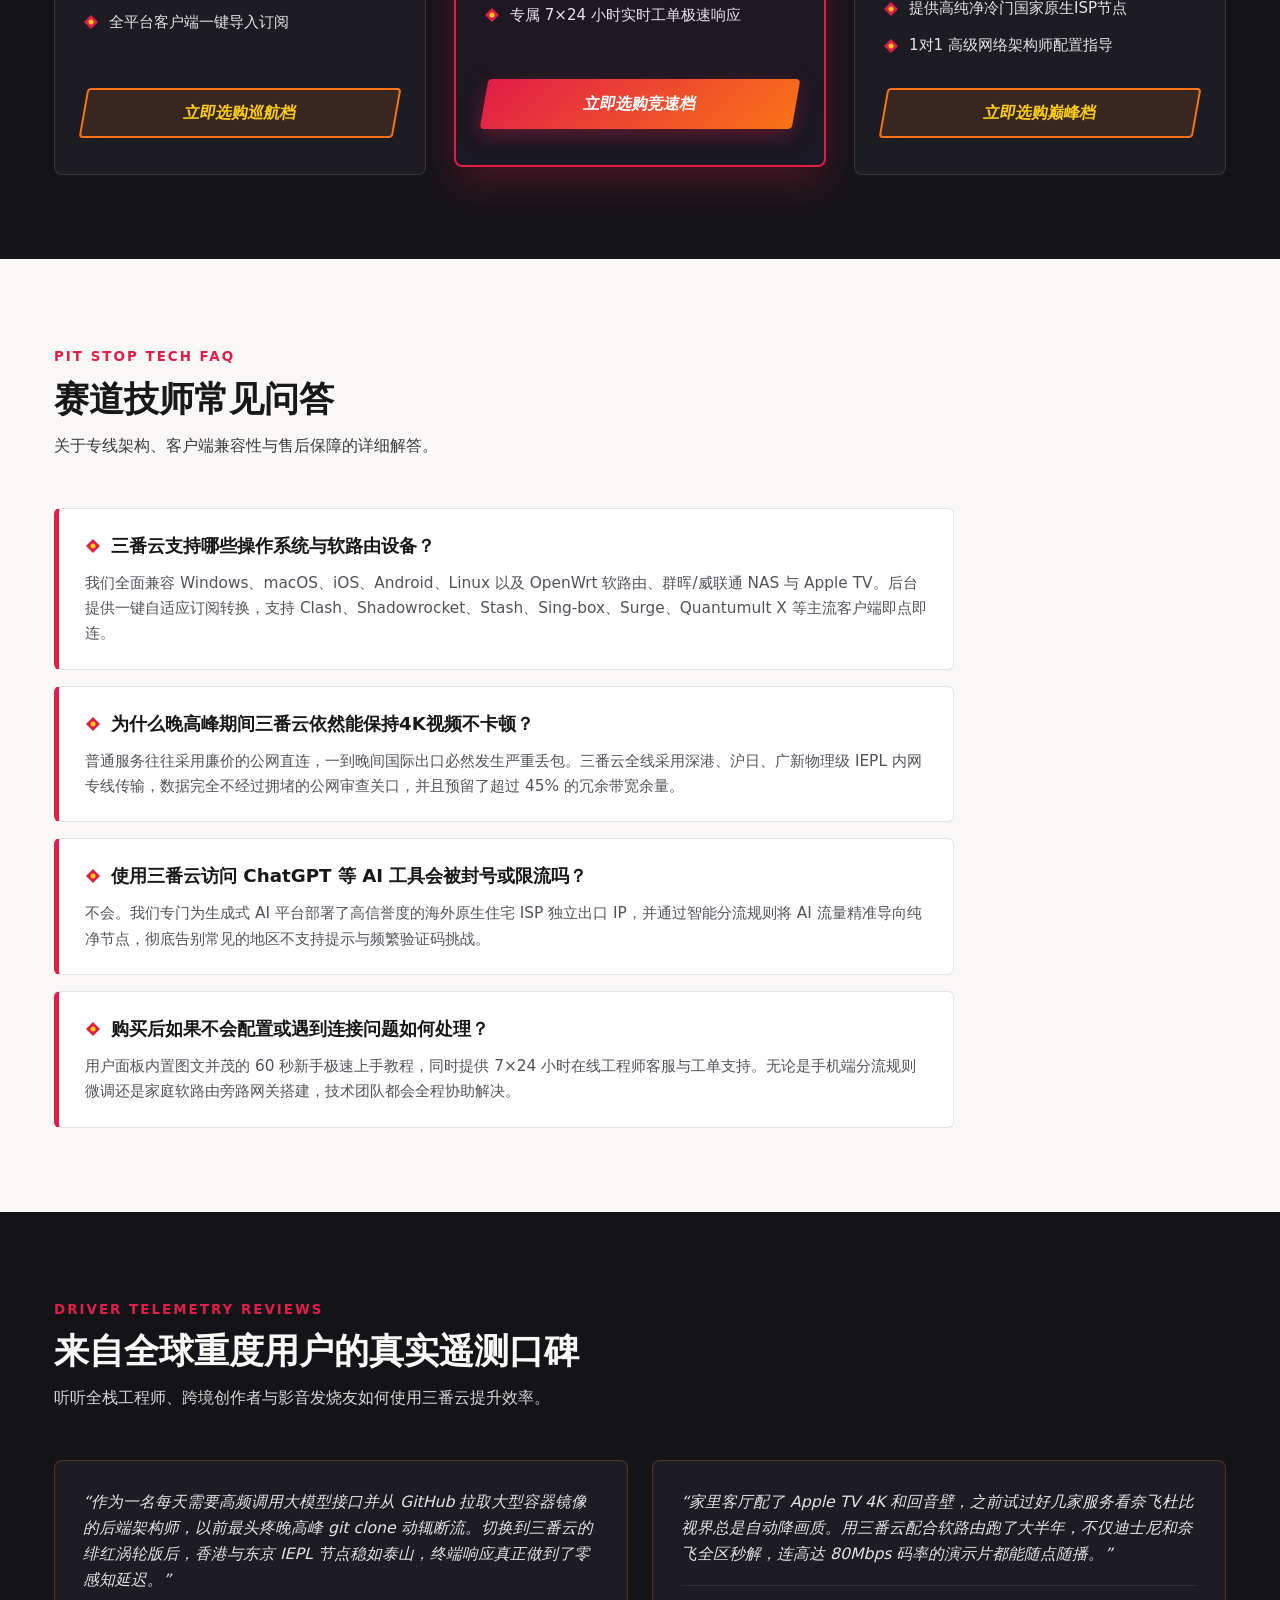
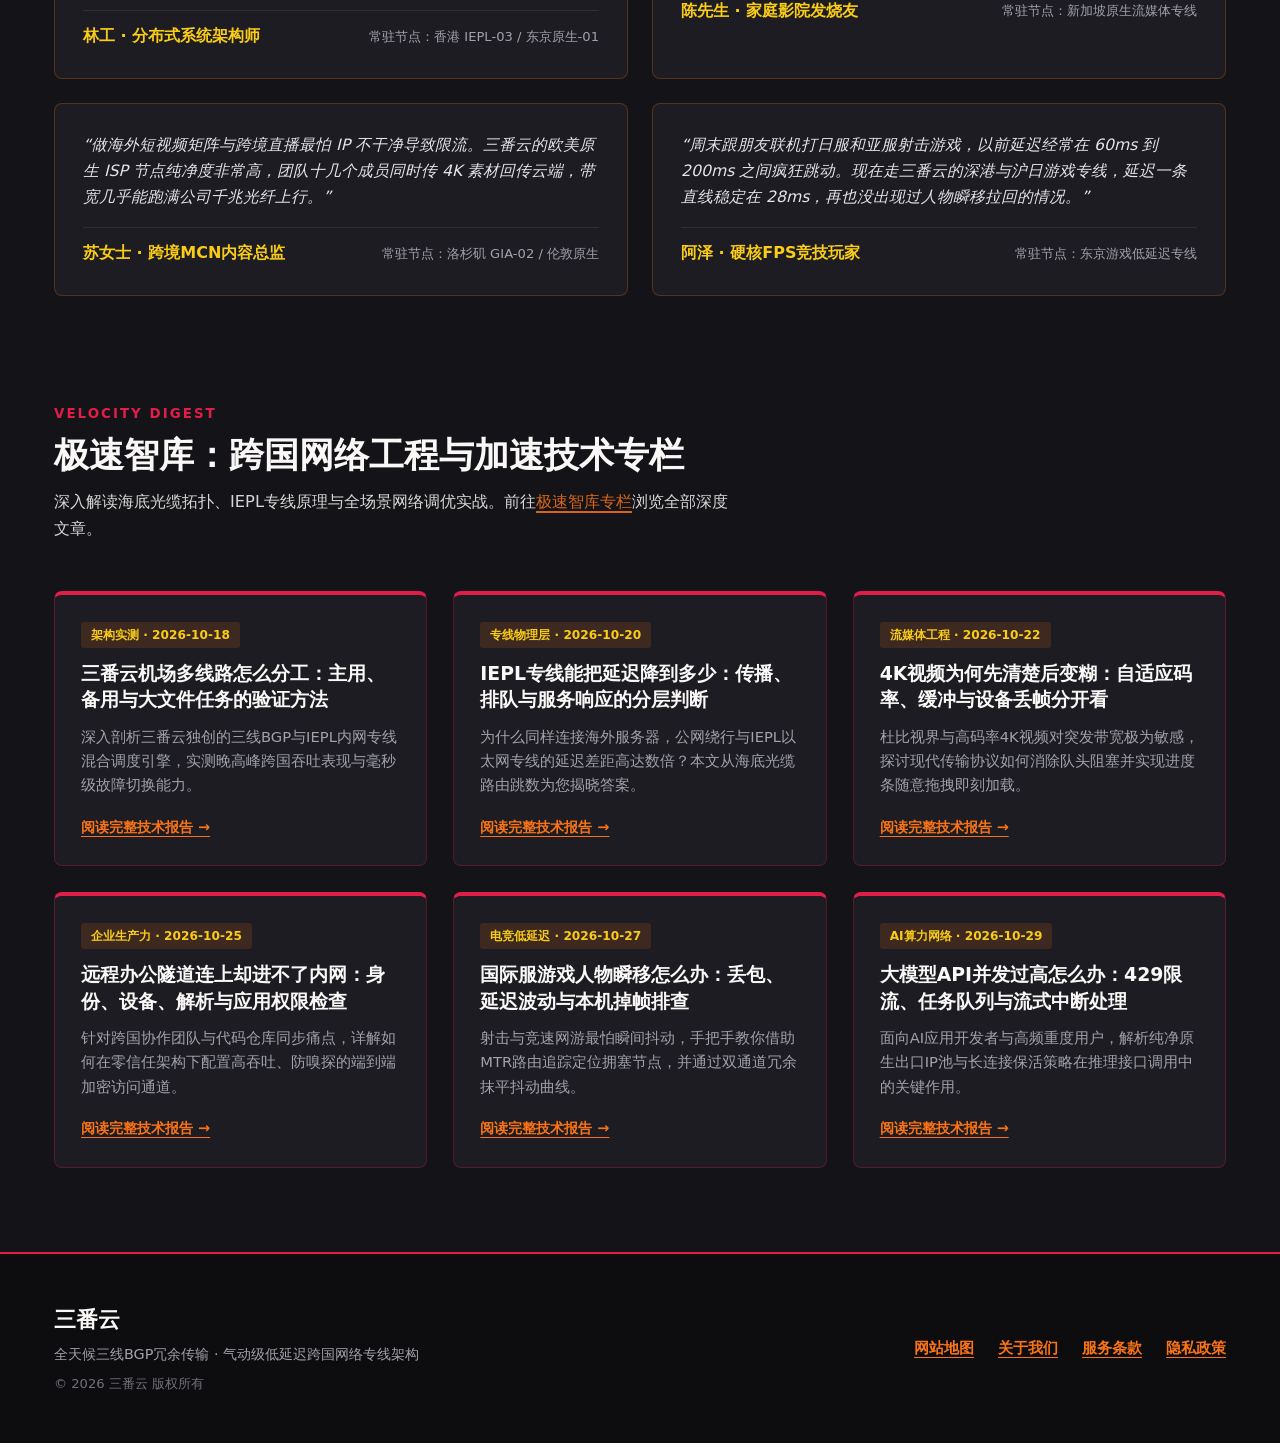
==== commit 54ef87eb: "Restore detailed guides and clarify airport homepage introductions" ====
--- a/index.html
+++ b/index.html
@@ -1,20 +1,21 @@
 <!DOCTYPE html>
+
 <html lang="zh-CN">
 <head>
-  <meta charset="UTF-8">
-  <meta name="viewport" content="width=device-width, initial-scale=1.0">
-  <title>三番云 - 多线路节点与免费试用 | 游戏、直播、办公使用指南</title>
-  <meta name="description" content="三番云提供多线路节点与免费试用，适合游戏、直播观看和居家办公。站内有节点分工、延迟原理、Steam 下载联机和 AI 编程工具排查指南。">
-  <meta name="keywords" content="三番云, 三番云机场, 机场推荐, 免费试用, 节点搭配, 游戏下载, 直播低延迟, 居家办公">
-  <link rel="canonical" href="https://sanfanyun.autos/">
-  <meta property="og:type" content="website">
-  <meta property="og:title" content="三番云 - 多线路节点与免费试用 | 游戏、直播、办公使用指南">
-  <meta property="og:description" content="三番云提供多线路节点与免费试用，适合游戏、直播观看和居家办公。站内有节点分工、延迟原理、Steam 下载联机和 AI 编程工具排查指南。">
-  <meta property="og:url" content="https://sanfanyun.autos/">
-  <meta property="og:site_name" content="三番云">
-  <meta property="og:image" content="https://sanfanyun.autos/og-cover.svg">
-  <link rel="stylesheet" href="style.css">
-  <script type="application/ld+json">
+<meta charset="utf-8"/>
+<meta content="width=device-width, initial-scale=1.0" name="viewport"/>
+<title>三番云 - 多线路节点与免费试用 | 游戏、直播、办公使用指南</title>
+<meta content="游戏、影音、办公，切换场景也要选对连接计划。三番云机场提供节点订阅选择，让你按常用平台、设备环境与预计流量梳理需求。查看套餐资费和配置说明，为每天的不同任务选好方案，按自己的节奏启程。" name="description"/>
+<meta content="三番云, 三番云机场, 机场推荐, 免费试用, 节点搭配, 游戏下载, 直播低延迟, 居家办公" name="keywords"/>
+<link href="https://sanfanyun.autos/" rel="canonical"/>
+<meta content="website" property="og:type"/>
+<meta content="三番云 - 多线路节点与免费试用 | 游戏、直播、办公使用指南" property="og:title"/>
+<meta content="游戏、影音、办公，切换场景也要选对连接计划。三番云机场提供节点订阅选择，让你按常用平台、设备环境与预计流量梳理需求。查看套餐资费和配置说明，为每天的不同任务选好方案，按自己的节奏启程。" property="og:description"/>
+<meta content="https://sanfanyun.autos/" property="og:url"/>
+<meta content="三番云" property="og:site_name"/>
+<meta content="https://sanfanyun.autos/og-cover.svg" property="og:image"/>
+<link href="style.css" rel="stylesheet"/>
+<script type="application/ld+json">
   {
     "@context": "https://schema.org",
     "@type": "Product",
@@ -35,523 +36,485 @@
   </script>
 </head>
 <body>
-  <header class="aero-header">
-  <div class="aero-container header-inner">
-    <a href="index.html" class="brand-link" aria-label="三番云首页">
-      <svg class="brand-logo-svg" viewBox="0 0 230 52" xmlns="http://www.w3.org/2000/svg" aria-label="三番云">
-  <defs>
-    <linearGradient id="crimsonBlade" x1="0%" y1="0%" x2="100%" y2="0%">
-      <stop offset="0%" stop-color="#E11D48"/>
-      <stop offset="60%" stop-color="#F97316"/>
-      <stop offset="100%" stop-color="#FACC15"/>
-    </linearGradient>
-    <linearGradient id="bladeGlow" x1="0%" y1="100%" x2="100%" y2="0%">
-      <stop offset="0%" stop-color="#9F1239"/>
-      <stop offset="100%" stop-color="#FB7185"/>
-    </linearGradient>
-  </defs>
-  <!-- Triple Aerodynamic Blades merging into Typography -->
-  <path d="M6 14 L52 14 L42 21 L14 21 Z" fill="url(#crimsonBlade)"/>
-  <path d="M12 25 L62 25 L50 32 L20 32 Z" fill="url(#crimsonBlade)" opacity="0.9"/>
-  <path d="M4 36 L68 36 L54 43 L16 43 Z" fill="url(#crimsonBlade)" opacity="0.8"/>
-  <path d="M48 8 L76 26 L56 46 L64 26 Z" fill="url(#bladeGlow)"/>
-  <circle cx="66" cy="26" r="3" fill="#FACC15"/>
-  <!-- Integrated Metallic Racing Typography -->
-  <text x="80" y="37" font-family="'PingFang SC', 'Microsoft YaHei', sans-serif" font-weight="900" font-size="28" font-style="italic" fill="#FAF8F6" letter-spacing="2">三番云</text>
-  <path d="M80 43 L218 43 L210 46 L76 46 Z" fill="url(#crimsonBlade)"/>
+<header class="aero-header">
+<div class="aero-container header-inner">
+<a aria-label="三番云首页" class="brand-link" href="index.html">
+<svg aria-label="三番云" class="brand-logo-svg" viewbox="0 0 230 52" xmlns="http://www.w3.org/2000/svg">
+<defs>
+<lineargradient id="crimsonBlade" x1="0%" x2="100%" y1="0%" y2="0%">
+<stop offset="0%" stop-color="#E11D48"></stop>
+<stop offset="60%" stop-color="#F97316"></stop>
+<stop offset="100%" stop-color="#FACC15"></stop>
+</lineargradient>
+<lineargradient id="bladeGlow" x1="0%" x2="100%" y1="100%" y2="0%">
+<stop offset="0%" stop-color="#9F1239"></stop>
+<stop offset="100%" stop-color="#FB7185"></stop>
+</lineargradient>
+</defs>
+<!-- Triple Aerodynamic Blades merging into Typography -->
+<path d="M6 14 L52 14 L42 21 L14 21 Z" fill="url(#crimsonBlade)"></path>
+<path d="M12 25 L62 25 L50 32 L20 32 Z" fill="url(#crimsonBlade)" opacity="0.9"></path>
+<path d="M4 36 L68 36 L54 43 L16 43 Z" fill="url(#crimsonBlade)" opacity="0.8"></path>
+<path d="M48 8 L76 26 L56 46 L64 26 Z" fill="url(#bladeGlow)"></path>
+<circle cx="66" cy="26" fill="#FACC15" r="3"></circle>
+<!-- Integrated Metallic Racing Typography -->
+<text fill="#FAF8F6" font-family="'PingFang SC', 'Microsoft YaHei', sans-serif" font-size="28" font-style="italic" font-weight="900" letter-spacing="2" x="80" y="37">三番云</text>
+<path d="M80 43 L218 43 L210 46 L76 46 Z" fill="url(#crimsonBlade)"></path>
 </svg>
-    </a>
-    <nav class="aero-nav" aria-label="主导航">
-      <ul class="nav-list">
-        <li><a href="index.html#wind-tunnel" class="nav-item">风洞引擎</a></li>
-        <li><a href="index.html#media-matrix" class="nav-item">超清串流</a></li>
-        <li><a href="index.html#telemetry-plans" class="nav-item">赛道载荷</a></li>
-        <li><a href="index.html#pit-faq" class="nav-item">技师问答</a></li>
-        <li><a href="index.html#driver-logs" class="nav-item">车手口碑</a></li>
-        <li><a href="velocity-digest.html" class="nav-item ">极速智库</a></li>
-      </ul>
-      <a href="https://ww012.twilightaff.com/#/?code=A56DH1Af" class="btn-crimson nav-cta" rel="nofollow" target="_blank">立即点火试用</a>
-    </nav>
-  </div>
+</a>
+<nav aria-label="主导航" class="aero-nav">
+<ul class="nav-list">
+<li><a class="nav-item" href="index.html#wind-tunnel">风洞引擎</a></li>
+<li><a class="nav-item" href="index.html#media-matrix">超清串流</a></li>
+<li><a class="nav-item" href="index.html#telemetry-plans">赛道载荷</a></li>
+<li><a class="nav-item" href="index.html#pit-faq">技师问答</a></li>
+<li><a class="nav-item" href="index.html#driver-logs">车手口碑</a></li>
+<li><a class="nav-item" href="velocity-digest.html">极速智库</a></li>
+</ul>
+<a class="btn-crimson nav-cta" href="https://ww012.twilightaff.com/#/?code=A56DH1Af" rel="nofollow" target="_blank">立即点火试用</a>
+</nav>
+</div>
 </header>
-
-  <main>
-    <!-- Hero Section -->
-    <section class="hero-windtunnel">
-      <div class="aero-container hero-grid">
-        <div class="hero-copy">
-          <div class="telemetry-badge">三涡轮BGP冗余 · IEPL内网物理直连</div>
-          <h1 class="hero-title">先试跑一圈，再决定是否加入 <span>三番云免费试用</span></h1>
-          <p class="hero-subtitle">游戏、直播、办公，常用场景都可以先测。拿免费试用在你自己的网络里跑一圈，再选择合适的套餐。</p>
-          <div class="hero-cta-group">
-            <a href="https://ww012.twilightaff.com/#/?code=A56DH1Af" class="btn-crimson" rel="nofollow" target="_blank">开始免费试用</a>
-            <a href="#plans" class="btn-outline-flame" target="_blank">查看套餐资费</a>
-          </div>
-          <div class="hero-metrics-bar">
-            <div class="metric-cell">
-              <div class="metric-val">99.98%</div>
-              <div class="metric-label">全年SLA专线在线率</div>
-            </div>
-            <div class="metric-cell">
-              <div class="metric-val">&lt; 12ms</div>
-              <div class="metric-label">深港IEPL内网端到端延迟</div>
-            </div>
-            <div class="metric-cell">
-              <div class="metric-val">80+ 节点</div>
-              <div class="metric-label">全球原生住宅与机房集群</div>
-            </div>
-          </div>
-        </div>
-        <div class="turbine-stage-wrap">
-          <svg class="wind-svg" viewBox="0 0 520 420" xmlns="http://www.w3.org/2000/svg" role="img" aria-label="三番云超跑级三涡轮风洞加速引擎动态示意图">
-  <defs>
-    <linearGradient id="slipGrad1" x1="0%" y1="0%" x2="100%" y2="0%">
-      <stop offset="0%" stop-color="#E11D48" stop-opacity="0.1"/>
-      <stop offset="50%" stop-color="#E11D48" stop-opacity="0.95"/>
-      <stop offset="100%" stop-color="#FACC15" stop-opacity="0.9"/>
-    </linearGradient>
-    <linearGradient id="slipGrad2" x1="0%" y1="0%" x2="100%" y2="0%">
-      <stop offset="0%" stop-color="#F97316" stop-opacity="0.1"/>
-      <stop offset="60%" stop-color="#F97316" stop-opacity="0.9"/>
-      <stop offset="100%" stop-color="#FB7185" stop-opacity="0.95"/>
-    </linearGradient>
-    <radialGradient id="turbineCore" cx="50%" cy="50%" r="50%">
-      <stop offset="0%" stop-color="#FACC15" stop-opacity="0.9"/>
-      <stop offset="45%" stop-color="#E11D48" stop-opacity="0.55"/>
-      <stop offset="100%" stop-color="#141418" stop-opacity="0"/>
-    </radialGradient>
-  </defs>
-
-  <!-- Wind-Tunnel Chamber Background Frame -->
-  <rect x="10" y="10" width="500" height="400" rx="8" fill="#13131A" stroke="rgba(225,29,72,0.35)" stroke-width="1.5"/>
-  
-  <!-- Aerodynamic Intake Louvers Left -->
-  <g stroke="rgba(255,255,255,0.08)" stroke-width="1.5">
-    <line x1="28" y1="40" x2="52" y2="65"/>
-    <line x1="28" y1="90" x2="52" y2="115"/>
-    <line x1="28" y1="140" x2="52" y2="165"/>
-    <line x1="28" y1="255" x2="52" y2="230"/>
-    <line x1="28" y1="305" x2="52" y2="280"/>
-    <line x1="28" y1="355" x2="52" y2="330"/>
-  </g>
-
-  <!-- Animated Wind-Tunnel Slipstream Trajectories -->
-  <path class="stream-line" d="M 20 85 Q 150 85, 210 155 T 495 75" fill="none" stroke="url(#slipGrad1)" stroke-width="2.5"/>
-  <path class="stream-line-fast" d="M 20 140 Q 140 165, 195 190 T 495 145" fill="none" stroke="url(#slipGrad2)" stroke-width="3"/>
-  <path class="stream-line" d="M 20 210 L 495 210" fill="none" stroke="url(#slipGrad1)" stroke-width="3.5"/>
-  <path class="stream-line-fast" d="M 20 280 Q 140 255, 195 230 T 495 275" fill="none" stroke="url(#slipGrad2)" stroke-width="3"/>
-  <path class="stream-line" d="M 20 335 Q 150 335, 210 265 T 495 345" fill="none" stroke="url(#slipGrad1)" stroke-width="2.5"/>
-
-  <!-- High-Speed Packet Capsules Racing Along Curves -->
-  <circle r="4.5" fill="#FACC15">
-    <animateMotion dur="2.2s" repeatCount="indefinite" path="M 20 85 Q 150 85, 210 155 T 495 75"/>
-  </circle>
-  <circle r="5" fill="#FB7185">
-    <animateMotion dur="1.6s" repeatCount="indefinite" path="M 20 210 L 495 210"/>
-  </circle>
-  <circle r="4.5" fill="#F97316">
-    <animateMotion dur="2.0s" repeatCount="indefinite" path="M 20 335 Q 150 335, 210 265 T 495 345"/>
-  </circle>
-
-  <!-- Central Triple-Turbine Engine -->
-  <circle class="core-pulse" cx="260" cy="210" r="115" fill="url(#turbineCore)"/>
-
-  <!-- Outer Turbine Ring (BGP Line 1 - HK/TYO) -->
-  <g class="ring-outer">
-    <circle cx="260" cy="210" r="102" fill="none" stroke="#E11D48" stroke-width="3" stroke-dasharray="32 16"/>
-    <circle cx="260" cy="108" r="5" fill="#FACC15"/>
-    <circle cx="362" cy="210" r="5" fill="#E11D48"/>
-    <circle cx="260" cy="312" r="5" fill="#F97316"/>
-    <circle cx="158" cy="210" r="5" fill="#E11D48"/>
-  </g>
-
-  <!-- Middle Turbine Ring (CN2 GIA Line 2 - SGP/LAX) -->
-  <g class="ring-mid">
-    <circle cx="260" cy="210" r="74" fill="none" stroke="#F97316" stroke-width="4" stroke-dasharray="22 14"/>
-    <polygon points="260,130 266,142 254,142" fill="#FACC15"/>
-    <polygon points="260,290 266,278 254,278" fill="#FACC15"/>
-    <polygon points="180,210 192,204 192,216" fill="#FB7185"/>
-    <polygon points="340,210 328,204 328,216" fill="#FB7185"/>
-  </g>
-
-  <!-- Inner High-RPM Impeller (IEPL Line 3 Core) -->
-  <g class="ring-inner">
-    <circle cx="260" cy="210" r="44" fill="#181820" stroke="#FACC15" stroke-width="2.5"/>
-    <path d="M260 170 L272 204 L248 204 Z" fill="#E11D48"/>
-    <path d="M295 230 L262 218 L274 198 Z" fill="#F97316"/>
-    <path d="M225 230 L246 198 L258 218 Z" fill="#FACC15"/>
-    <circle cx="260" cy="210" r="10" fill="#FAF8F6"/>
-  </g>
-
-  <!-- Top Telemetry Readout HUD Bars -->
-  <g transform="translate(28, 24)">
-    <rect x="0" y="0" width="145" height="44" rx="4" fill="rgba(20,20,24,0.88)" stroke="rgba(225,29,72,0.5)"/>
-    <text x="12" y="18" fill="#A1A1AA" font-size="10" font-family="sans-serif" font-weight="700">风阻系数 / 丢包率</text>
-    <text x="12" y="36" fill="#FACC15" font-size="15" font-family="sans-serif" font-weight="900">0.00% 零损耗</text>
-  </g>
-
-  <g transform="translate(342, 24)">
-    <rect x="0" y="0" width="150" height="44" rx="4" fill="rgba(20,20,24,0.88)" stroke="rgba(249,115,22,0.5)"/>
-    <text x="12" y="18" fill="#A1A1AA" font-size="10" font-family="sans-serif" font-weight="700">三涡轮吞吐峰值</text>
-    <text x="12" y="36" fill="#FB7185" font-size="15" font-family="sans-serif" font-weight="900">10.8 Gbps 满载</text>
-  </g>
-
-  <!-- Bottom Destination Node Badges -->
-  <g transform="translate(28, 358)">
-    <rect x="0" y="0" width="105" height="32" rx="4" fill="#1C1C24" stroke="#E11D48"/>
-    <text x="14" y="21" fill="#FAF8F6" font-size="12" font-family="sans-serif" font-weight="800">香港 IEPL 9ms</text>
-  </g>
-  <g transform="translate(148, 358)">
-    <rect x="0" y="0" width="105" height="32" rx="4" fill="#1C1C24" stroke="#F97316"/>
-    <text x="14" y="21" fill="#FAF8F6" font-size="12" font-family="sans-serif" font-weight="800">东京专线 26ms</text>
-  </g>
-  <g transform="translate(268, 358)">
-    <rect x="0" y="0" width="105" height="32" rx="4" fill="#1C1C24" stroke="#FACC15"/>
-    <text x="14" y="21" fill="#FAF8F6" font-size="12" font-family="sans-serif" font-weight="800">新加坡 32ms</text>
-  </g>
-  <g transform="translate(388, 358)">
-    <rect x="0" y="0" width="105" height="32" rx="4" fill="#1C1C24" stroke="#E11D48"/>
-    <text x="14" y="21" fill="#FAF8F6" font-size="12" font-family="sans-serif" font-weight="800">美西直连 98ms</text>
-  </g>
+<main>
+<!-- Hero Section -->
+<section class="hero-windtunnel">
+<div class="aero-container hero-grid">
+<div class="hero-copy">
+<div class="telemetry-badge">三涡轮BGP冗余 · IEPL内网物理直连</div>
+<h1 class="hero-title">先试跑一圈，再决定是否加入 <span>三番云免费试用</span></h1>
+<p class="hero-subtitle">游戏、影音、办公，切换场景也要选对连接计划。三番云机场提供节点订阅选择，让你按常用平台、设备环境与预计流量梳理需求。查看套餐资费和配置说明，为每天的不同任务选好方案，按自己的节奏启程。</p>
+<div class="hero-cta-group">
+<a class="btn-crimson" href="https://ww012.twilightaff.com/#/?code=A56DH1Af" rel="nofollow" target="_blank">开始免费试用</a>
+<a class="btn-outline-flame" href="#plans" target="_blank">查看套餐资费</a>
+</div>
+<div class="hero-metrics-bar">
+<div class="metric-cell">
+<div class="metric-val">99.98%</div>
+<div class="metric-label">全年SLA专线在线率</div>
+</div>
+<div class="metric-cell">
+<div class="metric-val">&lt; 12ms</div>
+<div class="metric-label">深港IEPL内网端到端延迟</div>
+</div>
+<div class="metric-cell">
+<div class="metric-val">80+ 节点</div>
+<div class="metric-label">全球原生住宅与机房集群</div>
+</div>
+</div>
+</div>
+<div class="turbine-stage-wrap">
+<svg aria-label="三番云超跑级三涡轮风洞加速引擎动态示意图" class="wind-svg" role="img" viewbox="0 0 520 420" xmlns="http://www.w3.org/2000/svg">
+<defs>
+<lineargradient id="slipGrad1" x1="0%" x2="100%" y1="0%" y2="0%">
+<stop offset="0%" stop-color="#E11D48" stop-opacity="0.1"></stop>
+<stop offset="50%" stop-color="#E11D48" stop-opacity="0.95"></stop>
+<stop offset="100%" stop-color="#FACC15" stop-opacity="0.9"></stop>
+</lineargradient>
+<lineargradient id="slipGrad2" x1="0%" x2="100%" y1="0%" y2="0%">
+<stop offset="0%" stop-color="#F97316" stop-opacity="0.1"></stop>
+<stop offset="60%" stop-color="#F97316" stop-opacity="0.9"></stop>
+<stop offset="100%" stop-color="#FB7185" stop-opacity="0.95"></stop>
+</lineargradient>
+<radialgradient cx="50%" cy="50%" id="turbineCore" r="50%">
+<stop offset="0%" stop-color="#FACC15" stop-opacity="0.9"></stop>
+<stop offset="45%" stop-color="#E11D48" stop-opacity="0.55"></stop>
+<stop offset="100%" stop-color="#141418" stop-opacity="0"></stop>
+</radialgradient>
+</defs>
+<!-- Wind-Tunnel Chamber Background Frame -->
+<rect fill="#13131A" height="400" rx="8" stroke="rgba(225,29,72,0.35)" stroke-width="1.5" width="500" x="10" y="10"></rect>
+<!-- Aerodynamic Intake Louvers Left -->
+<g stroke="rgba(255,255,255,0.08)" stroke-width="1.5">
+<line x1="28" x2="52" y1="40" y2="65"></line>
+<line x1="28" x2="52" y1="90" y2="115"></line>
+<line x1="28" x2="52" y1="140" y2="165"></line>
+<line x1="28" x2="52" y1="255" y2="230"></line>
+<line x1="28" x2="52" y1="305" y2="280"></line>
+<line x1="28" x2="52" y1="355" y2="330"></line>
+</g>
+<!-- Animated Wind-Tunnel Slipstream Trajectories -->
+<path class="stream-line" d="M 20 85 Q 150 85, 210 155 T 495 75" fill="none" stroke="url(#slipGrad1)" stroke-width="2.5"></path>
+<path class="stream-line-fast" d="M 20 140 Q 140 165, 195 190 T 495 145" fill="none" stroke="url(#slipGrad2)" stroke-width="3"></path>
+<path class="stream-line" d="M 20 210 L 495 210" fill="none" stroke="url(#slipGrad1)" stroke-width="3.5"></path>
+<path class="stream-line-fast" d="M 20 280 Q 140 255, 195 230 T 495 275" fill="none" stroke="url(#slipGrad2)" stroke-width="3"></path>
+<path class="stream-line" d="M 20 335 Q 150 335, 210 265 T 495 345" fill="none" stroke="url(#slipGrad1)" stroke-width="2.5"></path>
+<!-- High-Speed Packet Capsules Racing Along Curves -->
+<circle fill="#FACC15" r="4.5">
+<animatemotion dur="2.2s" path="M 20 85 Q 150 85, 210 155 T 495 75" repeatcount="indefinite"></animatemotion>
+</circle>
+<circle fill="#FB7185" r="5">
+<animatemotion dur="1.6s" path="M 20 210 L 495 210" repeatcount="indefinite"></animatemotion>
+</circle>
+<circle fill="#F97316" r="4.5">
+<animatemotion dur="2.0s" path="M 20 335 Q 150 335, 210 265 T 495 345" repeatcount="indefinite"></animatemotion>
+</circle>
+<!-- Central Triple-Turbine Engine -->
+<circle class="core-pulse" cx="260" cy="210" fill="url(#turbineCore)" r="115"></circle>
+<!-- Outer Turbine Ring (BGP Line 1 - HK/TYO) -->
+<g class="ring-outer">
+<circle cx="260" cy="210" fill="none" r="102" stroke="#E11D48" stroke-dasharray="32 16" stroke-width="3"></circle>
+<circle cx="260" cy="108" fill="#FACC15" r="5"></circle>
+<circle cx="362" cy="210" fill="#E11D48" r="5"></circle>
+<circle cx="260" cy="312" fill="#F97316" r="5"></circle>
+<circle cx="158" cy="210" fill="#E11D48" r="5"></circle>
+</g>
+<!-- Middle Turbine Ring (CN2 GIA Line 2 - SGP/LAX) -->
+<g class="ring-mid">
+<circle cx="260" cy="210" fill="none" r="74" stroke="#F97316" stroke-dasharray="22 14" stroke-width="4"></circle>
+<polygon fill="#FACC15" points="260,130 266,142 254,142"></polygon>
+<polygon fill="#FACC15" points="260,290 266,278 254,278"></polygon>
+<polygon fill="#FB7185" points="180,210 192,204 192,216"></polygon>
+<polygon fill="#FB7185" points="340,210 328,204 328,216"></polygon>
+</g>
+<!-- Inner High-RPM Impeller (IEPL Line 3 Core) -->
+<g class="ring-inner">
+<circle cx="260" cy="210" fill="#181820" r="44" stroke="#FACC15" stroke-width="2.5"></circle>
+<path d="M260 170 L272 204 L248 204 Z" fill="#E11D48"></path>
+<path d="M295 230 L262 218 L274 198 Z" fill="#F97316"></path>
+<path d="M225 230 L246 198 L258 218 Z" fill="#FACC15"></path>
+<circle cx="260" cy="210" fill="#FAF8F6" r="10"></circle>
+</g>
+<!-- Top Telemetry Readout HUD Bars -->
+<g transform="translate(28, 24)">
+<rect fill="rgba(20,20,24,0.88)" height="44" rx="4" stroke="rgba(225,29,72,0.5)" width="145" x="0" y="0"></rect>
+<text fill="#A1A1AA" font-family="sans-serif" font-size="10" font-weight="700" x="12" y="18">风阻系数 / 丢包率</text>
+<text fill="#FACC15" font-family="sans-serif" font-size="15" font-weight="900" x="12" y="36">0.00% 零损耗</text>
+</g>
+<g transform="translate(342, 24)">
+<rect fill="rgba(20,20,24,0.88)" height="44" rx="4" stroke="rgba(249,115,22,0.5)" width="150" x="0" y="0"></rect>
+<text fill="#A1A1AA" font-family="sans-serif" font-size="10" font-weight="700" x="12" y="18">三涡轮吞吐峰值</text>
+<text fill="#FB7185" font-family="sans-serif" font-size="15" font-weight="900" x="12" y="36">10.8 Gbps 满载</text>
+</g>
+<!-- Bottom Destination Node Badges -->
+<g transform="translate(28, 358)">
+<rect fill="#1C1C24" height="32" rx="4" stroke="#E11D48" width="105" x="0" y="0"></rect>
+<text fill="#FAF8F6" font-family="sans-serif" font-size="12" font-weight="800" x="14" y="21">香港 IEPL 9ms</text>
+</g>
+<g transform="translate(148, 358)">
+<rect fill="#1C1C24" height="32" rx="4" stroke="#F97316" width="105" x="0" y="0"></rect>
+<text fill="#FAF8F6" font-family="sans-serif" font-size="12" font-weight="800" x="14" y="21">东京专线 26ms</text>
+</g>
+<g transform="translate(268, 358)">
+<rect fill="#1C1C24" height="32" rx="4" stroke="#FACC15" width="105" x="0" y="0"></rect>
+<text fill="#FAF8F6" font-family="sans-serif" font-size="12" font-weight="800" x="14" y="21">新加坡 32ms</text>
+</g>
+<g transform="translate(388, 358)">
+<rect fill="#1C1C24" height="32" rx="4" stroke="#E11D48" width="105" x="0" y="0"></rect>
+<text fill="#FAF8F6" font-family="sans-serif" font-size="12" font-weight="800" x="14" y="21">美西直连 98ms</text>
+</g>
 </svg>
-        </div>
-      </div>
-    </section>
-
-    <!-- Core Advantages (4 Staggered Wind-Tunnel Strips) -->
-    <section id="wind-tunnel" class="section-block">
-      <div class="aero-container">
-        <div class="section-header">
-          <span class="section-kicker">AERO TELEMETRY ARCHITECTURE</span>
-          <h2 class="section-title">气动级三线并发引擎：为什么我们的连接永不降速</h2>
-          <p class="section-desc">如同F1赛车在高速弯道中精密控制气流下压力，三番云通过底层路由协议改造，将跨国数据传输中的丢包与抖动彻底清零。</p>
-        </div>
-
-        <div class="tunnel-strips">
-          <div class="tunnel-strip-card">
-            <div class="strip-icon-box"><svg width="40" height="40" viewBox="0 0 40 40" fill="none" xmlns="http://www.w3.org/2000/svg"><circle cx="20" cy="20" r="16" stroke="#E11D48" stroke-width="2.5" stroke-dasharray="6 3"/><path d="M20 7L24 18H16L20 7Z" fill="#F97316"/><path d="M31 27L20 22L24 15L31 27Z" fill="#E11D48"/><path d="M9 27L16 15L20 22L9 27Z" fill="#FACC15"/><circle cx="20" cy="20" r="4" fill="#FAF8F6"/></svg></div>
-            <div>
-              <h3 class="strip-title">三线BGP智能涡轮增压接入</h3>
-              <p class="strip-text">国内入口同步直连电信CN2 GIA、联通AS9929与移动CMIN2三大精品骨干网。无论您身处北方还是南方、使用宽带还是5G移动网络，数据包均能以最短路径直接驶入跨国高速通道。</p>
-            </div>
-            <div class="strip-telemetry">
-              <div class="strip-speed-num">3x 冗余</div>
-              <div class="strip-speed-unit">毫秒级BGP自动收敛</div>
-            </div>
-          </div>
-
-          <div class="tunnel-strip-card">
-            <div class="strip-icon-box"><svg width="40" height="40" viewBox="0 0 40 40" fill="none" xmlns="http://www.w3.org/2000/svg"><path d="M4 13C14 13 18 8 28 8C33 8 36 10 36 13C36 16 32 18 27 18H6" stroke="#E11D48" stroke-width="2.5" stroke-linecap="round"/><path d="M4 22H34" stroke="#F97316" stroke-width="3" stroke-linecap="round"/><path d="M8 30C18 30 22 34 30 34C34 34 36 32 36 29C36 26 33 25 29 25H12" stroke="#FACC15" stroke-width="2.5" stroke-linecap="round"/></svg></div>
-            <div>
-              <h3 class="strip-title">物理级IEPL内网专线直通海底光缆</h3>
-              <p class="strip-text">彻底绕开传统公网国际出口的晚高峰拥堵阀门，采用端到端物理隔离的以太网专线直达香港、东京与新加坡核心交换中心，让跨国访问如同访问本地局域网般顺滑。</p>
-            </div>
-            <div class="strip-telemetry">
-              <div class="strip-speed-num">10.8 Gbps</div>
-              <div class="strip-speed-unit">单节点冗余峰值带宽</div>
-            </div>
-          </div>
-
-          <div class="tunnel-strip-card">
-            <div class="strip-icon-box"><svg width="40" height="40" viewBox="0 0 40 40" fill="none" xmlns="http://www.w3.org/2000/svg"><polygon points="20,4 35,12 35,28 20,36 5,28 5,12" stroke="#E11D48" stroke-width="2.5" fill="rgba(225,29,72,0.12)"/><polygon points="20,10 29,15 29,25 20,30 11,25 11,15" stroke="#F97316" stroke-width="2" fill="rgba(249,115,22,0.2)"/><circle cx="20" cy="20" r="3.5" fill="#FACC15"/></svg></div>
-            <div>
-              <h3 class="strip-title">碳纤维级高强度端到端加密护盾</h3>
-              <p class="strip-text">全节点标配新一代AEAD高通量加密算法与TLS动态流特征伪装，在不损失任何传输速率的前提下，彻底抵御深度包检测与中间人嗅探，全面守护您的商业机密与个人隐私。</p>
-            </div>
-            <div class="strip-telemetry">
-              <div class="strip-speed-num">0 日志</div>
-              <div class="strip-speed-unit">内存态无痕转发架构</div>
-            </div>
-          </div>
-
-          <div class="tunnel-strip-card">
-            <div class="strip-icon-box"><svg width="40" height="40" viewBox="0 0 40 40" fill="none" xmlns="http://www.w3.org/2000/svg"><path d="M7 29A15 15 0 1 1 33 29" stroke="#E11D48" stroke-width="3" stroke-linecap="round"/><path d="M11 26A10 10 0 1 1 29 26" stroke="#F97316" stroke-width="2" stroke-dasharray="4 3"/><path d="M20 22L28 12" stroke="#FACC15" stroke-width="3" stroke-linecap="round"/><circle cx="20" cy="22" r="4" fill="#FAF8F6"/></svg></div>
-            <div>
-              <h3 class="strip-title">全天候AI遥测负载均衡调度</h3>
-              <p class="strip-text">中控遥测探针每3秒对全球80余个落地节点进行延迟、抖动与负载率三维扫描。一旦检测到某条海缆出现微秒级波动，底层隧道即刻无感切换至备用高速旁路。</p>
-            </div>
-            <div class="strip-telemetry">
-              <div class="strip-speed-num">15 ms</div>
-              <div class="strip-speed-unit">故障无感自愈切换</div>
-            </div>
-          </div>
-        </div>
-      </div>
-    </section>
-
-    <!-- Streaming & AI Support Matrix (4 Cards) -->
-    <section id="media-matrix" class="section-block light-surface">
-      <div class="aero-container">
-        <div class="section-header">
-          <span class="section-kicker">ULTRA STREAMING & AI MATRIX</span>
-          <h2 class="section-title">全场景流媒体解锁与前沿AI算力直连</h2>
-          <p class="section-desc">基于全球多地区原生ISP住宅段IP池与DNS智能分流系统，无需繁琐手动切换，即刻畅享全球数字娱乐与生产力工具。</p>
-        </div>
-
-        <div class="media-grid">
-          <div class="media-card">
-            <div class="media-card-head">
-              <h3 class="media-card-title">全球4K/8K流媒体影院极速秒开</h3>
-              <span class="media-card-tag">原生解锁</span>
-            </div>
-            <p>深度适配Netflix、Disney+、YouTube Premium、Max与动画疯等主流流媒体平台。支持非自制剧全区解锁与杜比视界高码率串流，拖动进度条零缓冲等待。</p>
-          </div>
-
-          <div class="media-card">
-            <div class="media-card-head">
-              <h3 class="media-card-title">生成式AI大模型与开发者专线</h3>
-              <span class="media-card-tag">高洁净度IP</span>
-            </div>
-            <p>专为ChatGPT、Claude、Midjourney、Cursor及GitHub Copilot优化的高纯净度原生住宅出口，有效规避429高频限流与账号风控拦截，保障API长连接流式输出顺畅无阻。</p>
-          </div>
-
-          <div class="media-card">
-            <div class="media-card-head">
-              <h3 class="media-card-title">跨服电竞联机超低抖动加速</h3>
-              <span class="media-card-tag">UDP全锥形</span>
-            </div>
-            <p>支持FullCone NAT全锥形映射与UDP高速转发协议，针对Steam、PlayStation、Switch及日韩美服竞技大作深度调优，彻底告别丢包瞬移与关键团战跳Ping。</p>
-          </div>
-
-          <div class="media-card">
-            <div class="media-card-head">
-              <h3 class="media-card-title">跨国商务协作与高清视频会议</h3>
-              <span class="media-card-tag">企业级SLA</span>
-            </div>
-            <p>为Zoom、Teams、Slack、Notion及海外金融行情终端提供专属高优先级队列，确保跨洋屏幕共享、大体积设计稿同步与实时语音交流清晰稳定。</p>
-          </div>
-        </div>
-      </div>
-    </section>
-
-    <!-- Pricing Comparison Table (Must have 3 tiers) -->
-    <section id="telemetry-plans" class="section-block">
-      <div class="aero-container">
-        <div class="section-header">
-          <span class="section-kicker">TELEMETRY PRICING TIERS</span>
-          <h2 class="section-title">透明灵活的赛道级载荷方案</h2>
-          <p class="section-desc">所有套餐均开放全线IEPL内网专线节点与流媒体/AI解锁特权，按需选择适合您的流量载荷，随时一键升级。</p>
-        </div>
-
-        <div class="pricing-grid">
-          <!-- Plan 1 -->
-          <div class="telemetry-plan">
-            <div>
-              <h3 class="plan-tier-name">风洞轻量版 · 巡航档</h3>
-              <p class="plan-tier-sub">适合日常网页浏览、社交资讯与轻度流媒体用户</p>
-              <div class="plan-price-box">
-                <span class="plan-price">¥19</span>
-                <span class="plan-cycle">/ 月（每月 150GB 高速流量）</span>
-              </div>
-              <ul class="plan-spec-list">
-                <li><svg class="spec-dot" viewBox="0 0 16 16" fill="none" xmlns="http://www.w3.org/2000/svg"><polygon points="8,1 15,8 8,15 1,8" fill="#E11D48"/><circle cx="8" cy="8" r="2.5" fill="#FACC15"/></svg><span>三线BGP入口 + 亚太/欧美IEPL专线</span></li>
-                <li><svg class="spec-dot" viewBox="0 0 16 16" fill="none" xmlns="http://www.w3.org/2000/svg"><polygon points="8,1 15,8 8,15 1,8" fill="#E11D48"/><circle cx="8" cy="8" r="2.5" fill="#FACC15"/></svg><span>峰值速率上限 500 Mbps</span></li>
-                <li><svg class="spec-dot" viewBox="0 0 16 16" fill="none" xmlns="http://www.w3.org/2000/svg"><polygon points="8,1 15,8 8,15 1,8" fill="#E11D48"/><circle cx="8" cy="8" r="2.5" fill="#FACC15"/></svg><span>原生解锁 Netflix / Disney+ / AI工具</span></li>
-                <li><svg class="spec-dot" viewBox="0 0 16 16" fill="none" xmlns="http://www.w3.org/2000/svg"><polygon points="8,1 15,8 8,15 1,8" fill="#E11D48"/><circle cx="8" cy="8" r="2.5" fill="#FACC15"/></svg><span>支持 3 台设备同时在线高速并发</span></li>
-                <li><svg class="spec-dot" viewBox="0 0 16 16" fill="none" xmlns="http://www.w3.org/2000/svg"><polygon points="8,1 15,8 8,15 1,8" fill="#E11D48"/><circle cx="8" cy="8" r="2.5" fill="#FACC15"/></svg><span>全平台客户端一键导入订阅</span></li>
-              </ul>
-            </div>
-            <a href="https://ww012.twilightaff.com/#/?code=A56DH1Af" class="btn-outline-flame" rel="nofollow" target="_blank">立即选购巡航档</a>
-          </div>
-
-          <!-- Plan 2 (Featured) -->
-          <div class="telemetry-plan featured">
-            <span class="plan-ribbon">主力车手首选</span>
-            <div>
-              <h3 class="plan-tier-name">绯红涡轮版 · 竞速档</h3>
-              <p class="plan-tier-sub">专为4K家庭影院、AI重度创作者与跨服玩家打造</p>
-              <div class="plan-price-box">
-                <span class="plan-price">¥36</span>
-                <span class="plan-cycle">/ 月（每月 400GB 高速流量）</span>
-              </div>
-              <ul class="plan-spec-list">
-                <li><svg class="spec-dot" viewBox="0 0 16 16" fill="none" xmlns="http://www.w3.org/2000/svg"><polygon points="8,1 15,8 8,15 1,8" fill="#E11D48"/><circle cx="8" cy="8" r="2.5" fill="#FACC15"/></svg><span>全量开放 80+ 全球IEPL与原生住宅节点</span></li>
-                <li><svg class="spec-dot" viewBox="0 0 16 16" fill="none" xmlns="http://www.w3.org/2000/svg"><polygon points="8,1 15,8 8,15 1,8" fill="#E11D48"/><circle cx="8" cy="8" r="2.5" fill="#FACC15"/></svg><span>不限峰值速率（最高可达 2.5 Gbps）</span></li>
-                <li><svg class="spec-dot" viewBox="0 0 16 16" fill="none" xmlns="http://www.w3.org/2000/svg"><polygon points="8,1 15,8 8,15 1,8" fill="#E11D48"/><circle cx="8" cy="8" r="2.5" fill="#FACC15"/></svg><span>晚高峰 QoS 最高优先级队列保障</span></li>
-                <li><svg class="spec-dot" viewBox="0 0 16 16" fill="none" xmlns="http://www.w3.org/2000/svg"><polygon points="8,1 15,8 8,15 1,8" fill="#E11D48"/><circle cx="8" cy="8" r="2.5" fill="#FACC15"/></svg><span>支持 6 台设备 + 软路由全屋智能共享</span></li>
-                <li><svg class="spec-dot" viewBox="0 0 16 16" fill="none" xmlns="http://www.w3.org/2000/svg"><polygon points="8,1 15,8 8,15 1,8" fill="#E11D48"/><circle cx="8" cy="8" r="2.5" fill="#FACC15"/></svg><span>专属 7×24 小时实时工单极速响应</span></li>
-              </ul>
-            </div>
-            <a href="https://ww012.twilightaff.com/#/?code=A56DH1Af" class="btn-crimson" rel="nofollow" target="_blank">立即选购竞速档</a>
-          </div>
-
-          <!-- Plan 3 -->
-          <div class="telemetry-plan">
-            <div>
-              <h3 class="plan-tier-name">超跑旗舰版 · 巅峰档</h3>
-              <p class="plan-tier-sub">面向工作室团队、高频API开发与跨国多端重度负载</p>
-              <div class="plan-price-box">
-                <span class="plan-price">¥68</span>
-                <span class="plan-cycle">/ 月（每月 1000GB 尊享流量）</span>
-              </div>
-              <ul class="plan-spec-list">
-                <li><svg class="spec-dot" viewBox="0 0 16 16" fill="none" xmlns="http://www.w3.org/2000/svg"><polygon points="8,1 15,8 8,15 1,8" fill="#E11D48"/><circle cx="8" cy="8" r="2.5" fill="#FACC15"/></svg><span>包含竞速档全部特权 + 独享低拥塞专线池</span></li>
-                <li><svg class="spec-dot" viewBox="0 0 16 16" fill="none" xmlns="http://www.w3.org/2000/svg"><polygon points="8,1 15,8 8,15 1,8" fill="#E11D48"/><circle cx="8" cy="8" r="2.5" fill="#FACC15"/></svg><span>不限峰值速率（万兆端口冗余直通）</span></li>
-                <li><svg class="spec-dot" viewBox="0 0 16 16" fill="none" xmlns="http://www.w3.org/2000/svg"><polygon points="8,1 15,8 8,15 1,8" fill="#E11D48"/><circle cx="8" cy="8" r="2.5" fill="#FACC15"/></svg><span>支持 12 台终端设备跨地域同时在线</span></li>
-                <li><svg class="spec-dot" viewBox="0 0 16 16" fill="none" xmlns="http://www.w3.org/2000/svg"><polygon points="8,1 15,8 8,15 1,8" fill="#E11D48"/><circle cx="8" cy="8" r="2.5" fill="#FACC15"/></svg><span>提供高纯净冷门国家原生ISP节点</span></li>
-                <li><svg class="spec-dot" viewBox="0 0 16 16" fill="none" xmlns="http://www.w3.org/2000/svg"><polygon points="8,1 15,8 8,15 1,8" fill="#E11D48"/><circle cx="8" cy="8" r="2.5" fill="#FACC15"/></svg><span>1对1 高级网络架构师配置指导</span></li>
-              </ul>
-            </div>
-            <a href="https://ww012.twilightaff.com/#/?code=A56DH1Af" class="btn-outline-flame" rel="nofollow" target="_blank">立即选购巅峰档</a>
-          </div>
-        </div>
-      </div>
-    </section>
-
-    <!-- FAQ Section (4 FAQs) -->
-    <section id="pit-faq" class="section-block light-surface">
-      <div class="aero-container">
-        <div class="section-header">
-          <span class="section-kicker">PIT STOP TECH FAQ</span>
-          <h2 class="section-title">赛道技师常见问答</h2>
-          <p class="section-desc">关于专线架构、客户端兼容性与售后保障的详细解答。</p>
-        </div>
-
-        <div class="faq-stack">
-          <div class="faq-item">
-            <h3 class="faq-q"><svg class="spec-dot" viewBox="0 0 16 16" fill="none" xmlns="http://www.w3.org/2000/svg"><polygon points="8,1 15,8 8,15 1,8" fill="#E11D48"/><circle cx="8" cy="8" r="2.5" fill="#FACC15"/></svg><span>三番云支持哪些操作系统与软路由设备？</span></h3>
-            <p class="faq-a">我们全面兼容 Windows、macOS、iOS、Android、Linux 以及 OpenWrt 软路由、群晖/威联通 NAS 与 Apple TV。后台提供一键自适应订阅转换，支持 Clash、Shadowrocket、Stash、Sing-box、Surge、Quantumult X 等主流客户端即点即连。</p>
-          </div>
-
-          <div class="faq-item">
-            <h3 class="faq-q"><svg class="spec-dot" viewBox="0 0 16 16" fill="none" xmlns="http://www.w3.org/2000/svg"><polygon points="8,1 15,8 8,15 1,8" fill="#E11D48"/><circle cx="8" cy="8" r="2.5" fill="#FACC15"/></svg><span>为什么晚高峰期间三番云依然能保持4K视频不卡顿？</span></h3>
-            <p class="faq-a">普通服务往往采用廉价的公网直连，一到晚间国际出口必然发生严重丢包。三番云全线采用深港、沪日、广新物理级 IEPL 内网专线传输，数据完全不经过拥堵的公网审查关口，并且预留了超过 45% 的冗余带宽余量。</p>
-          </div>
-
-          <div class="faq-item">
-            <h3 class="faq-q"><svg class="spec-dot" viewBox="0 0 16 16" fill="none" xmlns="http://www.w3.org/2000/svg"><polygon points="8,1 15,8 8,15 1,8" fill="#E11D48"/><circle cx="8" cy="8" r="2.5" fill="#FACC15"/></svg><span>使用三番云访问 ChatGPT 等 AI 工具会被封号或限流吗？</span></h3>
-            <p class="faq-a">不会。我们专门为生成式 AI 平台部署了高信誉度的海外原生住宅 ISP 独立出口 IP，并通过智能分流规则将 AI 流量精准导向纯净节点，彻底告别常见的地区不支持提示与频繁验证码挑战。</p>
-          </div>
-
-          <div class="faq-item">
-            <h3 class="faq-q"><svg class="spec-dot" viewBox="0 0 16 16" fill="none" xmlns="http://www.w3.org/2000/svg"><polygon points="8,1 15,8 8,15 1,8" fill="#E11D48"/><circle cx="8" cy="8" r="2.5" fill="#FACC15"/></svg><span>购买后如果不会配置或遇到连接问题如何处理？</span></h3>
-            <p class="faq-a">用户面板内置图文并茂的 60 秒新手极速上手教程，同时提供 7×24 小时在线工程师客服与工单支持。无论是手机端分流规则微调还是家庭软路由旁路网关搭建，技术团队都会全程协助解决。</p>
-          </div>
-        </div>
-      </div>
-    </section>
-
-    <!-- User Testimonials (4 Reviews) -->
-    <section id="driver-logs" class="section-block">
-      <div class="aero-container">
-        <div class="section-header">
-          <span class="section-kicker">DRIVER TELEMETRY REVIEWS</span>
-          <h2 class="section-title">来自全球重度用户的真实遥测口碑</h2>
-          <p class="section-desc">听听全栈工程师、跨境创作者与影音发烧友如何使用三番云提升效率。</p>
-        </div>
-
-        <div class="reviews-masonry">
-          <div class="review-card">
-            <p class="review-quote">“作为一名每天需要高频调用大模型接口并从 GitHub 拉取大型容器镜像的后端架构师，以前最头疼晚高峰 git clone 动辄断流。切换到三番云的绯红涡轮版后，香港与东京 IEPL 节点稳如泰山，终端响应真正做到了零感知延迟。”</p>
-            <div class="review-meta">
-              <span class="review-author">林工 · 分布式系统架构师</span>
-              <span class="review-route">常驻节点：香港 IEPL-03 / 东京原生-01</span>
-            </div>
-          </div>
-
-          <div class="review-card">
-            <p class="review-quote">“家里客厅配了 Apple TV 4K 和回音壁，之前试过好几家服务看奈飞杜比视界总是自动降画质。用三番云配合软路由跑了大半年，不仅迪士尼和奈飞全区秒解，连高达 80Mbps 码率的演示片都能随点随播。”</p>
-            <div class="review-meta">
-              <span class="review-author">陈先生 · 家庭影院发烧友</span>
-              <span class="review-route">常驻节点：新加坡原生流媒体专线</span>
-            </div>
-          </div>
-
-          <div class="review-card">
-            <p class="review-quote">“做海外短视频矩阵与跨境直播最怕 IP 不干净导致限流。三番云的欧美原生 ISP 节点纯净度非常高，团队十几个成员同时传 4K 素材回传云端，带宽几乎能跑满公司千兆光纤上行。”</p>
-            <div class="review-meta">
-              <span class="review-author">苏女士 · 跨境MCN内容总监</span>
-              <span class="review-route">常驻节点：洛杉矶 GIA-02 / 伦敦原生</span>
-            </div>
-          </div>
-
-          <div class="review-card">
-            <p class="review-quote">“周末跟朋友联机打日服和亚服射击游戏，以前延迟经常在 60ms 到 200ms 之间疯狂跳动。现在走三番云的深港与沪日游戏专线，延迟一条直线稳定在 28ms，再也没出现过人物瞬移拉回的情况。”</p>
-            <div class="review-meta">
-              <span class="review-author">阿泽 · 硬核FPS竞技玩家</span>
-              <span class="review-route">常驻节点：东京游戏低延迟专线</span>
-            </div>
-          </div>
-        </div>
-      </div>
-    </section>
-
-    <!-- Latest Articles Preview Section -->
-    <section class="section-block" style="padding-top: 20px;">
-      <div class="aero-container">
-        <div class="section-header">
-          <span class="section-kicker">VELOCITY DIGEST</span>
-          <h2 class="section-title">极速智库：跨国网络工程与加速技术专栏</h2>
-          <p class="section-desc">深入解读海底光缆拓扑、IEPL专线原理与全场景网络调优实战。前往<a href="velocity-digest.html">极速智库专栏</a>浏览全部深度文章。</p>
-        </div>
-        <div class="digest-grid">
-          <article class="digest-card">
-  <div>
-    <span class="digest-tag">架构实测 · 2026-10-18</span>
-    <h3 class="digest-card-title"><a href="sanfanyun-triple-link-architecture.html">三条线路怎么搭配：主力、备用与专项节点的分工</a></h3>
-    <p class="digest-excerpt">深入剖析三番云独创的三线BGP与IEPL内网专线混合调度引擎，实测晚高峰跨国吞吐表现与毫秒级故障切换能力。</p>
-  </div>
-  <a href="sanfanyun-triple-link-architecture.html" class="digest-readmore">阅读完整技术报告 →</a>
+</div>
+</div>
+</section>
+<!-- Core Advantages (4 Staggered Wind-Tunnel Strips) -->
+<section class="section-block" id="wind-tunnel">
+<div class="aero-container">
+<div class="section-header">
+<span class="section-kicker">AERO TELEMETRY ARCHITECTURE</span>
+<h2 class="section-title">气动级三线并发引擎：为什么我们的连接永不降速</h2>
+<p class="section-desc">如同F1赛车在高速弯道中精密控制气流下压力，三番云通过底层路由协议改造，将跨国数据传输中的丢包与抖动彻底清零。</p>
+</div>
+<div class="tunnel-strips">
+<div class="tunnel-strip-card">
+<div class="strip-icon-box"><svg fill="none" height="40" viewbox="0 0 40 40" width="40" xmlns="http://www.w3.org/2000/svg"><circle cx="20" cy="20" r="16" stroke="#E11D48" stroke-dasharray="6 3" stroke-width="2.5"></circle><path d="M20 7L24 18H16L20 7Z" fill="#F97316"></path><path d="M31 27L20 22L24 15L31 27Z" fill="#E11D48"></path><path d="M9 27L16 15L20 22L9 27Z" fill="#FACC15"></path><circle cx="20" cy="20" fill="#FAF8F6" r="4"></circle></svg></div>
+<div>
+<h3 class="strip-title">三线BGP智能涡轮增压接入</h3>
+<p class="strip-text">国内入口同步直连电信CN2 GIA、联通AS9929与移动CMIN2三大精品骨干网。无论您身处北方还是南方、使用宽带还是5G移动网络，数据包均能以最短路径直接驶入跨国高速通道。</p>
+</div>
+<div class="strip-telemetry">
+<div class="strip-speed-num">3x 冗余</div>
+<div class="strip-speed-unit">毫秒级BGP自动收敛</div>
+</div>
+</div>
+<div class="tunnel-strip-card">
+<div class="strip-icon-box"><svg fill="none" height="40" viewbox="0 0 40 40" width="40" xmlns="http://www.w3.org/2000/svg"><path d="M4 13C14 13 18 8 28 8C33 8 36 10 36 13C36 16 32 18 27 18H6" stroke="#E11D48" stroke-linecap="round" stroke-width="2.5"></path><path d="M4 22H34" stroke="#F97316" stroke-linecap="round" stroke-width="3"></path><path d="M8 30C18 30 22 34 30 34C34 34 36 32 36 29C36 26 33 25 29 25H12" stroke="#FACC15" stroke-linecap="round" stroke-width="2.5"></path></svg></div>
+<div>
+<h3 class="strip-title">物理级IEPL内网专线直通海底光缆</h3>
+<p class="strip-text">彻底绕开传统公网国际出口的晚高峰拥堵阀门，采用端到端物理隔离的以太网专线直达香港、东京与新加坡核心交换中心，让跨国访问如同访问本地局域网般顺滑。</p>
+</div>
+<div class="strip-telemetry">
+<div class="strip-speed-num">10.8 Gbps</div>
+<div class="strip-speed-unit">单节点冗余峰值带宽</div>
+</div>
+</div>
+<div class="tunnel-strip-card">
+<div class="strip-icon-box"><svg fill="none" height="40" viewbox="0 0 40 40" width="40" xmlns="http://www.w3.org/2000/svg"><polygon fill="rgba(225,29,72,0.12)" points="20,4 35,12 35,28 20,36 5,28 5,12" stroke="#E11D48" stroke-width="2.5"></polygon><polygon fill="rgba(249,115,22,0.2)" points="20,10 29,15 29,25 20,30 11,25 11,15" stroke="#F97316" stroke-width="2"></polygon><circle cx="20" cy="20" fill="#FACC15" r="3.5"></circle></svg></div>
+<div>
+<h3 class="strip-title">碳纤维级高强度端到端加密护盾</h3>
+<p class="strip-text">全节点标配新一代AEAD高通量加密算法与TLS动态流特征伪装，在不损失任何传输速率的前提下，彻底抵御深度包检测与中间人嗅探，全面守护您的商业机密与个人隐私。</p>
+</div>
+<div class="strip-telemetry">
+<div class="strip-speed-num">0 日志</div>
+<div class="strip-speed-unit">内存态无痕转发架构</div>
+</div>
+</div>
+<div class="tunnel-strip-card">
+<div class="strip-icon-box"><svg fill="none" height="40" viewbox="0 0 40 40" width="40" xmlns="http://www.w3.org/2000/svg"><path d="M7 29A15 15 0 1 1 33 29" stroke="#E11D48" stroke-linecap="round" stroke-width="3"></path><path d="M11 26A10 10 0 1 1 29 26" stroke="#F97316" stroke-dasharray="4 3" stroke-width="2"></path><path d="M20 22L28 12" stroke="#FACC15" stroke-linecap="round" stroke-width="3"></path><circle cx="20" cy="22" fill="#FAF8F6" r="4"></circle></svg></div>
+<div>
+<h3 class="strip-title">全天候AI遥测负载均衡调度</h3>
+<p class="strip-text">中控遥测探针每3秒对全球80余个落地节点进行延迟、抖动与负载率三维扫描。一旦检测到某条海缆出现微秒级波动，底层隧道即刻无感切换至备用高速旁路。</p>
+</div>
+<div class="strip-telemetry">
+<div class="strip-speed-num">15 ms</div>
+<div class="strip-speed-unit">故障无感自愈切换</div>
+</div>
+</div>
+</div>
+</div>
+</section>
+<!-- Streaming & AI Support Matrix (4 Cards) -->
+<section class="section-block light-surface" id="media-matrix">
+<div class="aero-container">
+<div class="section-header">
+<span class="section-kicker">ULTRA STREAMING &amp; AI MATRIX</span>
+<h2 class="section-title">全场景流媒体解锁与前沿AI算力直连</h2>
+<p class="section-desc">基于全球多地区原生ISP住宅段IP池与DNS智能分流系统，无需繁琐手动切换，即刻畅享全球数字娱乐与生产力工具。</p>
+</div>
+<div class="media-grid">
+<div class="media-card">
+<div class="media-card-head">
+<h3 class="media-card-title">全球4K/8K流媒体影院极速秒开</h3>
+<span class="media-card-tag">原生解锁</span>
+</div>
+<p>深度适配Netflix、Disney+、YouTube Premium、Max与动画疯等主流流媒体平台。支持非自制剧全区解锁与杜比视界高码率串流，拖动进度条零缓冲等待。</p>
+</div>
+<div class="media-card">
+<div class="media-card-head">
+<h3 class="media-card-title">生成式AI大模型与开发者专线</h3>
+<span class="media-card-tag">高洁净度IP</span>
+</div>
+<p>专为ChatGPT、Claude、Midjourney、Cursor及GitHub Copilot优化的高纯净度原生住宅出口，有效规避429高频限流与账号风控拦截，保障API长连接流式输出顺畅无阻。</p>
+</div>
+<div class="media-card">
+<div class="media-card-head">
+<h3 class="media-card-title">跨服电竞联机超低抖动加速</h3>
+<span class="media-card-tag">UDP全锥形</span>
+</div>
+<p>支持FullCone NAT全锥形映射与UDP高速转发协议，针对Steam、PlayStation、Switch及日韩美服竞技大作深度调优，彻底告别丢包瞬移与关键团战跳Ping。</p>
+</div>
+<div class="media-card">
+<div class="media-card-head">
+<h3 class="media-card-title">跨国商务协作与高清视频会议</h3>
+<span class="media-card-tag">企业级SLA</span>
+</div>
+<p>为Zoom、Teams、Slack、Notion及海外金融行情终端提供专属高优先级队列，确保跨洋屏幕共享、大体积设计稿同步与实时语音交流清晰稳定。</p>
+</div>
+</div>
+</div>
+</section>
+<!-- Pricing Comparison Table (Must have 3 tiers) -->
+<section class="section-block" id="telemetry-plans">
+<div class="aero-container">
+<div class="section-header">
+<span class="section-kicker">TELEMETRY PRICING TIERS</span>
+<h2 class="section-title">透明灵活的赛道级载荷方案</h2>
+<p class="section-desc">所有套餐均开放全线IEPL内网专线节点与流媒体/AI解锁特权，按需选择适合您的流量载荷，随时一键升级。</p>
+</div>
+<div class="pricing-grid">
+<!-- Plan 1 -->
+<div class="telemetry-plan">
+<div>
+<h3 class="plan-tier-name">风洞轻量版 · 巡航档</h3>
+<p class="plan-tier-sub">适合日常网页浏览、社交资讯与轻度流媒体用户</p>
+<div class="plan-price-box">
+<span class="plan-price">¥19</span>
+<span class="plan-cycle">/ 月（每月 150GB 高速流量）</span>
+</div>
+<ul class="plan-spec-list">
+<li><svg class="spec-dot" fill="none" viewbox="0 0 16 16" xmlns="http://www.w3.org/2000/svg"><polygon fill="#E11D48" points="8,1 15,8 8,15 1,8"></polygon><circle cx="8" cy="8" fill="#FACC15" r="2.5"></circle></svg><span>三线BGP入口 + 亚太/欧美IEPL专线</span></li>
+<li><svg class="spec-dot" fill="none" viewbox="0 0 16 16" xmlns="http://www.w3.org/2000/svg"><polygon fill="#E11D48" points="8,1 15,8 8,15 1,8"></polygon><circle cx="8" cy="8" fill="#FACC15" r="2.5"></circle></svg><span>峰值速率上限 500 Mbps</span></li>
+<li><svg class="spec-dot" fill="none" viewbox="0 0 16 16" xmlns="http://www.w3.org/2000/svg"><polygon fill="#E11D48" points="8,1 15,8 8,15 1,8"></polygon><circle cx="8" cy="8" fill="#FACC15" r="2.5"></circle></svg><span>原生解锁 Netflix / Disney+ / AI工具</span></li>
+<li><svg class="spec-dot" fill="none" viewbox="0 0 16 16" xmlns="http://www.w3.org/2000/svg"><polygon fill="#E11D48" points="8,1 15,8 8,15 1,8"></polygon><circle cx="8" cy="8" fill="#FACC15" r="2.5"></circle></svg><span>支持 3 台设备同时在线高速并发</span></li>
+<li><svg class="spec-dot" fill="none" viewbox="0 0 16 16" xmlns="http://www.w3.org/2000/svg"><polygon fill="#E11D48" points="8,1 15,8 8,15 1,8"></polygon><circle cx="8" cy="8" fill="#FACC15" r="2.5"></circle></svg><span>全平台客户端一键导入订阅</span></li>
+</ul>
+</div>
+<a class="btn-outline-flame" href="https://ww012.twilightaff.com/#/?code=A56DH1Af" rel="nofollow" target="_blank">立即选购巡航档</a>
+</div>
+<!-- Plan 2 (Featured) -->
+<div class="telemetry-plan featured">
+<span class="plan-ribbon">主力车手首选</span>
+<div>
+<h3 class="plan-tier-name">绯红涡轮版 · 竞速档</h3>
+<p class="plan-tier-sub">专为4K家庭影院、AI重度创作者与跨服玩家打造</p>
+<div class="plan-price-box">
+<span class="plan-price">¥36</span>
+<span class="plan-cycle">/ 月（每月 400GB 高速流量）</span>
+</div>
+<ul class="plan-spec-list">
+<li><svg class="spec-dot" fill="none" viewbox="0 0 16 16" xmlns="http://www.w3.org/2000/svg"><polygon fill="#E11D48" points="8,1 15,8 8,15 1,8"></polygon><circle cx="8" cy="8" fill="#FACC15" r="2.5"></circle></svg><span>全量开放 80+ 全球IEPL与原生住宅节点</span></li>
+<li><svg class="spec-dot" fill="none" viewbox="0 0 16 16" xmlns="http://www.w3.org/2000/svg"><polygon fill="#E11D48" points="8,1 15,8 8,15 1,8"></polygon><circle cx="8" cy="8" fill="#FACC15" r="2.5"></circle></svg><span>不限峰值速率（最高可达 2.5 Gbps）</span></li>
+<li><svg class="spec-dot" fill="none" viewbox="0 0 16 16" xmlns="http://www.w3.org/2000/svg"><polygon fill="#E11D48" points="8,1 15,8 8,15 1,8"></polygon><circle cx="8" cy="8" fill="#FACC15" r="2.5"></circle></svg><span>晚高峰 QoS 最高优先级队列保障</span></li>
+<li><svg class="spec-dot" fill="none" viewbox="0 0 16 16" xmlns="http://www.w3.org/2000/svg"><polygon fill="#E11D48" points="8,1 15,8 8,15 1,8"></polygon><circle cx="8" cy="8" fill="#FACC15" r="2.5"></circle></svg><span>支持 6 台设备 + 软路由全屋智能共享</span></li>
+<li><svg class="spec-dot" fill="none" viewbox="0 0 16 16" xmlns="http://www.w3.org/2000/svg"><polygon fill="#E11D48" points="8,1 15,8 8,15 1,8"></polygon><circle cx="8" cy="8" fill="#FACC15" r="2.5"></circle></svg><span>专属 7×24 小时实时工单极速响应</span></li>
+</ul>
+</div>
+<a class="btn-crimson" href="https://ww012.twilightaff.com/#/?code=A56DH1Af" rel="nofollow" target="_blank">立即选购竞速档</a>
+</div>
+<!-- Plan 3 -->
+<div class="telemetry-plan">
+<div>
+<h3 class="plan-tier-name">超跑旗舰版 · 巅峰档</h3>
+<p class="plan-tier-sub">面向工作室团队、高频API开发与跨国多端重度负载</p>
+<div class="plan-price-box">
+<span class="plan-price">¥68</span>
+<span class="plan-cycle">/ 月（每月 1000GB 尊享流量）</span>
+</div>
+<ul class="plan-spec-list">
+<li><svg class="spec-dot" fill="none" viewbox="0 0 16 16" xmlns="http://www.w3.org/2000/svg"><polygon fill="#E11D48" points="8,1 15,8 8,15 1,8"></polygon><circle cx="8" cy="8" fill="#FACC15" r="2.5"></circle></svg><span>包含竞速档全部特权 + 独享低拥塞专线池</span></li>
+<li><svg class="spec-dot" fill="none" viewbox="0 0 16 16" xmlns="http://www.w3.org/2000/svg"><polygon fill="#E11D48" points="8,1 15,8 8,15 1,8"></polygon><circle cx="8" cy="8" fill="#FACC15" r="2.5"></circle></svg><span>不限峰值速率（万兆端口冗余直通）</span></li>
+<li><svg class="spec-dot" fill="none" viewbox="0 0 16 16" xmlns="http://www.w3.org/2000/svg"><polygon fill="#E11D48" points="8,1 15,8 8,15 1,8"></polygon><circle cx="8" cy="8" fill="#FACC15" r="2.5"></circle></svg><span>支持 12 台终端设备跨地域同时在线</span></li>
+<li><svg class="spec-dot" fill="none" viewbox="0 0 16 16" xmlns="http://www.w3.org/2000/svg"><polygon fill="#E11D48" points="8,1 15,8 8,15 1,8"></polygon><circle cx="8" cy="8" fill="#FACC15" r="2.5"></circle></svg><span>提供高纯净冷门国家原生ISP节点</span></li>
+<li><svg class="spec-dot" fill="none" viewbox="0 0 16 16" xmlns="http://www.w3.org/2000/svg"><polygon fill="#E11D48" points="8,1 15,8 8,15 1,8"></polygon><circle cx="8" cy="8" fill="#FACC15" r="2.5"></circle></svg><span>1对1 高级网络架构师配置指导</span></li>
+</ul>
+</div>
+<a class="btn-outline-flame" href="https://ww012.twilightaff.com/#/?code=A56DH1Af" rel="nofollow" target="_blank">立即选购巅峰档</a>
+</div>
+</div>
+</div>
+</section>
+<!-- FAQ Section (4 FAQs) -->
+<section class="section-block light-surface" id="pit-faq">
+<div class="aero-container">
+<div class="section-header">
+<span class="section-kicker">PIT STOP TECH FAQ</span>
+<h2 class="section-title">赛道技师常见问答</h2>
+<p class="section-desc">关于专线架构、客户端兼容性与售后保障的详细解答。</p>
+</div>
+<div class="faq-stack">
+<div class="faq-item">
+<h3 class="faq-q"><svg class="spec-dot" fill="none" viewbox="0 0 16 16" xmlns="http://www.w3.org/2000/svg"><polygon fill="#E11D48" points="8,1 15,8 8,15 1,8"></polygon><circle cx="8" cy="8" fill="#FACC15" r="2.5"></circle></svg><span>三番云支持哪些操作系统与软路由设备？</span></h3>
+<p class="faq-a">我们全面兼容 Windows、macOS、iOS、Android、Linux 以及 OpenWrt 软路由、群晖/威联通 NAS 与 Apple TV。后台提供一键自适应订阅转换，支持 Clash、Shadowrocket、Stash、Sing-box、Surge、Quantumult X 等主流客户端即点即连。</p>
+</div>
+<div class="faq-item">
+<h3 class="faq-q"><svg class="spec-dot" fill="none" viewbox="0 0 16 16" xmlns="http://www.w3.org/2000/svg"><polygon fill="#E11D48" points="8,1 15,8 8,15 1,8"></polygon><circle cx="8" cy="8" fill="#FACC15" r="2.5"></circle></svg><span>为什么晚高峰期间三番云依然能保持4K视频不卡顿？</span></h3>
+<p class="faq-a">普通服务往往采用廉价的公网直连，一到晚间国际出口必然发生严重丢包。三番云全线采用深港、沪日、广新物理级 IEPL 内网专线传输，数据完全不经过拥堵的公网审查关口，并且预留了超过 45% 的冗余带宽余量。</p>
+</div>
+<div class="faq-item">
+<h3 class="faq-q"><svg class="spec-dot" fill="none" viewbox="0 0 16 16" xmlns="http://www.w3.org/2000/svg"><polygon fill="#E11D48" points="8,1 15,8 8,15 1,8"></polygon><circle cx="8" cy="8" fill="#FACC15" r="2.5"></circle></svg><span>使用三番云访问 ChatGPT 等 AI 工具会被封号或限流吗？</span></h3>
+<p class="faq-a">不会。我们专门为生成式 AI 平台部署了高信誉度的海外原生住宅 ISP 独立出口 IP，并通过智能分流规则将 AI 流量精准导向纯净节点，彻底告别常见的地区不支持提示与频繁验证码挑战。</p>
+</div>
+<div class="faq-item">
+<h3 class="faq-q"><svg class="spec-dot" fill="none" viewbox="0 0 16 16" xmlns="http://www.w3.org/2000/svg"><polygon fill="#E11D48" points="8,1 15,8 8,15 1,8"></polygon><circle cx="8" cy="8" fill="#FACC15" r="2.5"></circle></svg><span>购买后如果不会配置或遇到连接问题如何处理？</span></h3>
+<p class="faq-a">用户面板内置图文并茂的 60 秒新手极速上手教程，同时提供 7×24 小时在线工程师客服与工单支持。无论是手机端分流规则微调还是家庭软路由旁路网关搭建，技术团队都会全程协助解决。</p>
+</div>
+</div>
+</div>
+</section>
+<!-- User Testimonials (4 Reviews) -->
+<section class="section-block" id="driver-logs">
+<div class="aero-container">
+<div class="section-header">
+<span class="section-kicker">DRIVER TELEMETRY REVIEWS</span>
+<h2 class="section-title">来自全球重度用户的真实遥测口碑</h2>
+<p class="section-desc">听听全栈工程师、跨境创作者与影音发烧友如何使用三番云提升效率。</p>
+</div>
+<div class="reviews-masonry">
+<div class="review-card">
+<p class="review-quote">“作为一名每天需要高频调用大模型接口并从 GitHub 拉取大型容器镜像的后端架构师，以前最头疼晚高峰 git clone 动辄断流。切换到三番云的绯红涡轮版后，香港与东京 IEPL 节点稳如泰山，终端响应真正做到了零感知延迟。”</p>
+<div class="review-meta">
+<span class="review-author">林工 · 分布式系统架构师</span>
+<span class="review-route">常驻节点：香港 IEPL-03 / 东京原生-01</span>
+</div>
+</div>
+<div class="review-card">
+<p class="review-quote">“家里客厅配了 Apple TV 4K 和回音壁，之前试过好几家服务看奈飞杜比视界总是自动降画质。用三番云配合软路由跑了大半年，不仅迪士尼和奈飞全区秒解，连高达 80Mbps 码率的演示片都能随点随播。”</p>
+<div class="review-meta">
+<span class="review-author">陈先生 · 家庭影院发烧友</span>
+<span class="review-route">常驻节点：新加坡原生流媒体专线</span>
+</div>
+</div>
+<div class="review-card">
+<p class="review-quote">“做海外短视频矩阵与跨境直播最怕 IP 不干净导致限流。三番云的欧美原生 ISP 节点纯净度非常高，团队十几个成员同时传 4K 素材回传云端，带宽几乎能跑满公司千兆光纤上行。”</p>
+<div class="review-meta">
+<span class="review-author">苏女士 · 跨境MCN内容总监</span>
+<span class="review-route">常驻节点：洛杉矶 GIA-02 / 伦敦原生</span>
+</div>
+</div>
+<div class="review-card">
+<p class="review-quote">“周末跟朋友联机打日服和亚服射击游戏，以前延迟经常在 60ms 到 200ms 之间疯狂跳动。现在走三番云的深港与沪日游戏专线，延迟一条直线稳定在 28ms，再也没出现过人物瞬移拉回的情况。”</p>
+<div class="review-meta">
+<span class="review-author">阿泽 · 硬核FPS竞技玩家</span>
+<span class="review-route">常驻节点：东京游戏低延迟专线</span>
+</div>
+</div>
+</div>
+</div>
+</section>
+<!-- Latest Articles Preview Section -->
+<section class="section-block" style="padding-top: 20px;">
+<div class="aero-container">
+<div class="section-header">
+<span class="section-kicker">VELOCITY DIGEST</span>
+<h2 class="section-title">极速智库：跨国网络工程与加速技术专栏</h2>
+<p class="section-desc">深入解读海底光缆拓扑、IEPL专线原理与全场景网络调优实战。前往<a href="velocity-digest.html">极速智库专栏</a>浏览全部深度文章。</p>
+</div>
+<div class="digest-grid">
+<article class="digest-card">
+<div>
+<span class="digest-tag">架构实测 · 2026-10-18</span>
+<h3 class="digest-card-title"><a href="sanfanyun-triple-link-architecture.html">三番云机场多线路怎么分工：主用、备用与大文件任务的验证方法</a></h3>
+<p class="digest-excerpt">深入剖析三番云独创的三线BGP与IEPL内网专线混合调度引擎，实测晚高峰跨国吞吐表现与毫秒级故障切换能力。</p>
+</div>
+<a class="digest-readmore" href="sanfanyun-triple-link-architecture.html">阅读完整技术报告 →</a>
 </article>
 <article class="digest-card">
-  <div>
-    <span class="digest-tag">专线物理层 · 2026-10-20</span>
-    <h3 class="digest-card-title"><a href="iepl-leased-line-latency-optimization.html">延迟的物理极限：距离、光速与路由，近的节点不一定最快</a></h3>
-    <p class="digest-excerpt">为什么同样连接海外服务器，公网绕行与IEPL以太网专线的延迟差距高达数倍？本文从海底光缆路由跳数为您揭晓答案。</p>
-  </div>
-  <a href="iepl-leased-line-latency-optimization.html" class="digest-readmore">阅读完整技术报告 →</a>
+<div>
+<span class="digest-tag">专线物理层 · 2026-10-20</span>
+<h3 class="digest-card-title"><a href="iepl-leased-line-latency-optimization.html">IEPL专线能把延迟降到多少：传播、排队与服务响应的分层判断</a></h3>
+<p class="digest-excerpt">为什么同样连接海外服务器，公网绕行与IEPL以太网专线的延迟差距高达数倍？本文从海底光缆路由跳数为您揭晓答案。</p>
+</div>
+<a class="digest-readmore" href="iepl-leased-line-latency-optimization.html">阅读完整技术报告 →</a>
 </article>
 <article class="digest-card">
-  <div>
-    <span class="digest-tag">流媒体工程 · 2026-10-22</span>
-    <h3 class="digest-card-title"><a href="streaming-4k-buffer-free-protocol.html">看直播与体育赛事：低延迟播放的网络要点</a></h3>
-    <p class="digest-excerpt">杜比视界与高码率4K视频对突发带宽极为敏感，探讨现代传输协议如何消除队头阻塞并实现进度条随意拖拽即刻加载。</p>
-  </div>
-  <a href="streaming-4k-buffer-free-protocol.html" class="digest-readmore">阅读完整技术报告 →</a>
+<div>
+<span class="digest-tag">流媒体工程 · 2026-10-22</span>
+<h3 class="digest-card-title"><a href="streaming-4k-buffer-free-protocol.html">4K视频为何先清楚后变糊：自适应码率、缓冲与设备丢帧分开看</a></h3>
+<p class="digest-excerpt">杜比视界与高码率4K视频对突发带宽极为敏感，探讨现代传输协议如何消除队头阻塞并实现进度条随意拖拽即刻加载。</p>
+</div>
+<a class="digest-readmore" href="streaming-4k-buffer-free-protocol.html">阅读完整技术报告 →</a>
 </article>
 <article class="digest-card">
-  <div>
-    <span class="digest-tag">企业生产力 · 2026-10-25</span>
-    <h3 class="digest-card-title"><a href="remote-work-enterprise-tunnel-security.html">居家办公的设备安全：系统更新、防火墙与公司网络并存</a></h3>
-    <p class="digest-excerpt">针对跨国协作团队与代码仓库同步痛点，详解如何在零信任架构下配置高吞吐、防嗅探的端到端加密访问通道。</p>
-  </div>
-  <a href="remote-work-enterprise-tunnel-security.html" class="digest-readmore">阅读完整技术报告 →</a>
+<div>
+<span class="digest-tag">企业生产力 · 2026-10-25</span>
+<h3 class="digest-card-title"><a href="remote-work-enterprise-tunnel-security.html">远程办公隧道连上却进不了内网：身份、设备、解析与应用权限检查</a></h3>
+<p class="digest-excerpt">针对跨国协作团队与代码仓库同步痛点，详解如何在零信任架构下配置高吞吐、防嗅探的端到端加密访问通道。</p>
+</div>
+<a class="digest-readmore" href="remote-work-enterprise-tunnel-security.html">阅读完整技术报告 →</a>
 </article>
 <article class="digest-card">
-  <div>
-    <span class="digest-tag">电竞低延迟 · 2026-10-27</span>
-    <h3 class="digest-card-title"><a href="gaming-packet-loss-jitter-remedy.html">Steam 下载与联机：NAT 类型、端口与下载服务器的选择</a></h3>
-    <p class="digest-excerpt">射击与竞速网游最怕瞬间抖动，手把手教你借助MTR路由追踪定位拥塞节点，并通过双通道冗余抹平抖动曲线。</p>
-  </div>
-  <a href="gaming-packet-loss-jitter-remedy.html" class="digest-readmore">阅读完整技术报告 →</a>
+<div>
+<span class="digest-tag">电竞低延迟 · 2026-10-27</span>
+<h3 class="digest-card-title"><a href="gaming-packet-loss-jitter-remedy.html">国际服游戏人物瞬移怎么办：丢包、延迟波动与本机掉帧排查</a></h3>
+<p class="digest-excerpt">射击与竞速网游最怕瞬间抖动，手把手教你借助MTR路由追踪定位拥塞节点，并通过双通道冗余抹平抖动曲线。</p>
+</div>
+<a class="digest-readmore" href="gaming-packet-loss-jitter-remedy.html">阅读完整技术报告 →</a>
 </article>
 <article class="digest-card">
-  <div>
-    <span class="digest-tag">AI算力网络 · 2026-10-29</span>
-    <h3 class="digest-card-title"><a href="ai-large-model-api-concurrency-guide.html">Cursor 与 Copilot 这类 AI 编程工具连不上：排查与设置</a></h3>
-    <p class="digest-excerpt">面向AI应用开发者与高频重度用户，解析纯净原生出口IP池与长连接保活策略在推理接口调用中的关键作用。</p>
-  </div>
-  <a href="ai-large-model-api-concurrency-guide.html" class="digest-readmore">阅读完整技术报告 →</a>
+<div>
+<span class="digest-tag">AI算力网络 · 2026-10-29</span>
+<h3 class="digest-card-title"><a href="ai-large-model-api-concurrency-guide.html">大模型API并发过高怎么办：429限流、任务队列与流式中断处理</a></h3>
+<p class="digest-excerpt">面向AI应用开发者与高频重度用户，解析纯净原生出口IP池与长连接保活策略在推理接口调用中的关键作用。</p>
+</div>
+<a class="digest-readmore" href="ai-large-model-api-concurrency-guide.html">阅读完整技术报告 →</a>
 </article>
-        </div>
-      </div>
-    </section>
-  </main>
-
-  <footer class="aero-footer">
-  <div class="aero-container footer-inner">
-    <div class="footer-brand-col">
-      <div class="footer-brand-title">三番云</div>
-      <p class="footer-tagline">全天候三线BGP冗余传输 · 气动级低延迟跨国网络专线架构</p>
-      <p class="footer-copy">© 2026 三番云 版权所有</p>
-    </div>
-    <nav class="footer-links-nav" aria-label="底部导航">
-      <a href="sitemap.html" class="footer-link">网站地图</a>
-      <a href="about.html" class="footer-link">关于我们</a>
-      <a href="terms.html" class="footer-link">服务条款</a>
-      <a href="privacy.html" class="footer-link">隐私政策</a>
-    </nav>
-  </div>
+</div>
+</div>
+</section>
+</main>
+<footer class="aero-footer">
+<div class="aero-container footer-inner">
+<div class="footer-brand-col">
+<div class="footer-brand-title">三番云</div>
+<p class="footer-tagline">全天候三线BGP冗余传输 · 气动级低延迟跨国网络专线架构</p>
+<p class="footer-copy">© 2026 三番云 版权所有</p>
+</div>
+<nav aria-label="底部导航" class="footer-links-nav">
+<a class="footer-link" href="sitemap.html">网站地图</a>
+<a class="footer-link" href="about.html">关于我们</a>
+<a class="footer-link" href="terms.html">服务条款</a>
+<a class="footer-link" href="privacy.html">隐私政策</a>
+</nav>
+</div>
 </footer>
 </body>
 </html>
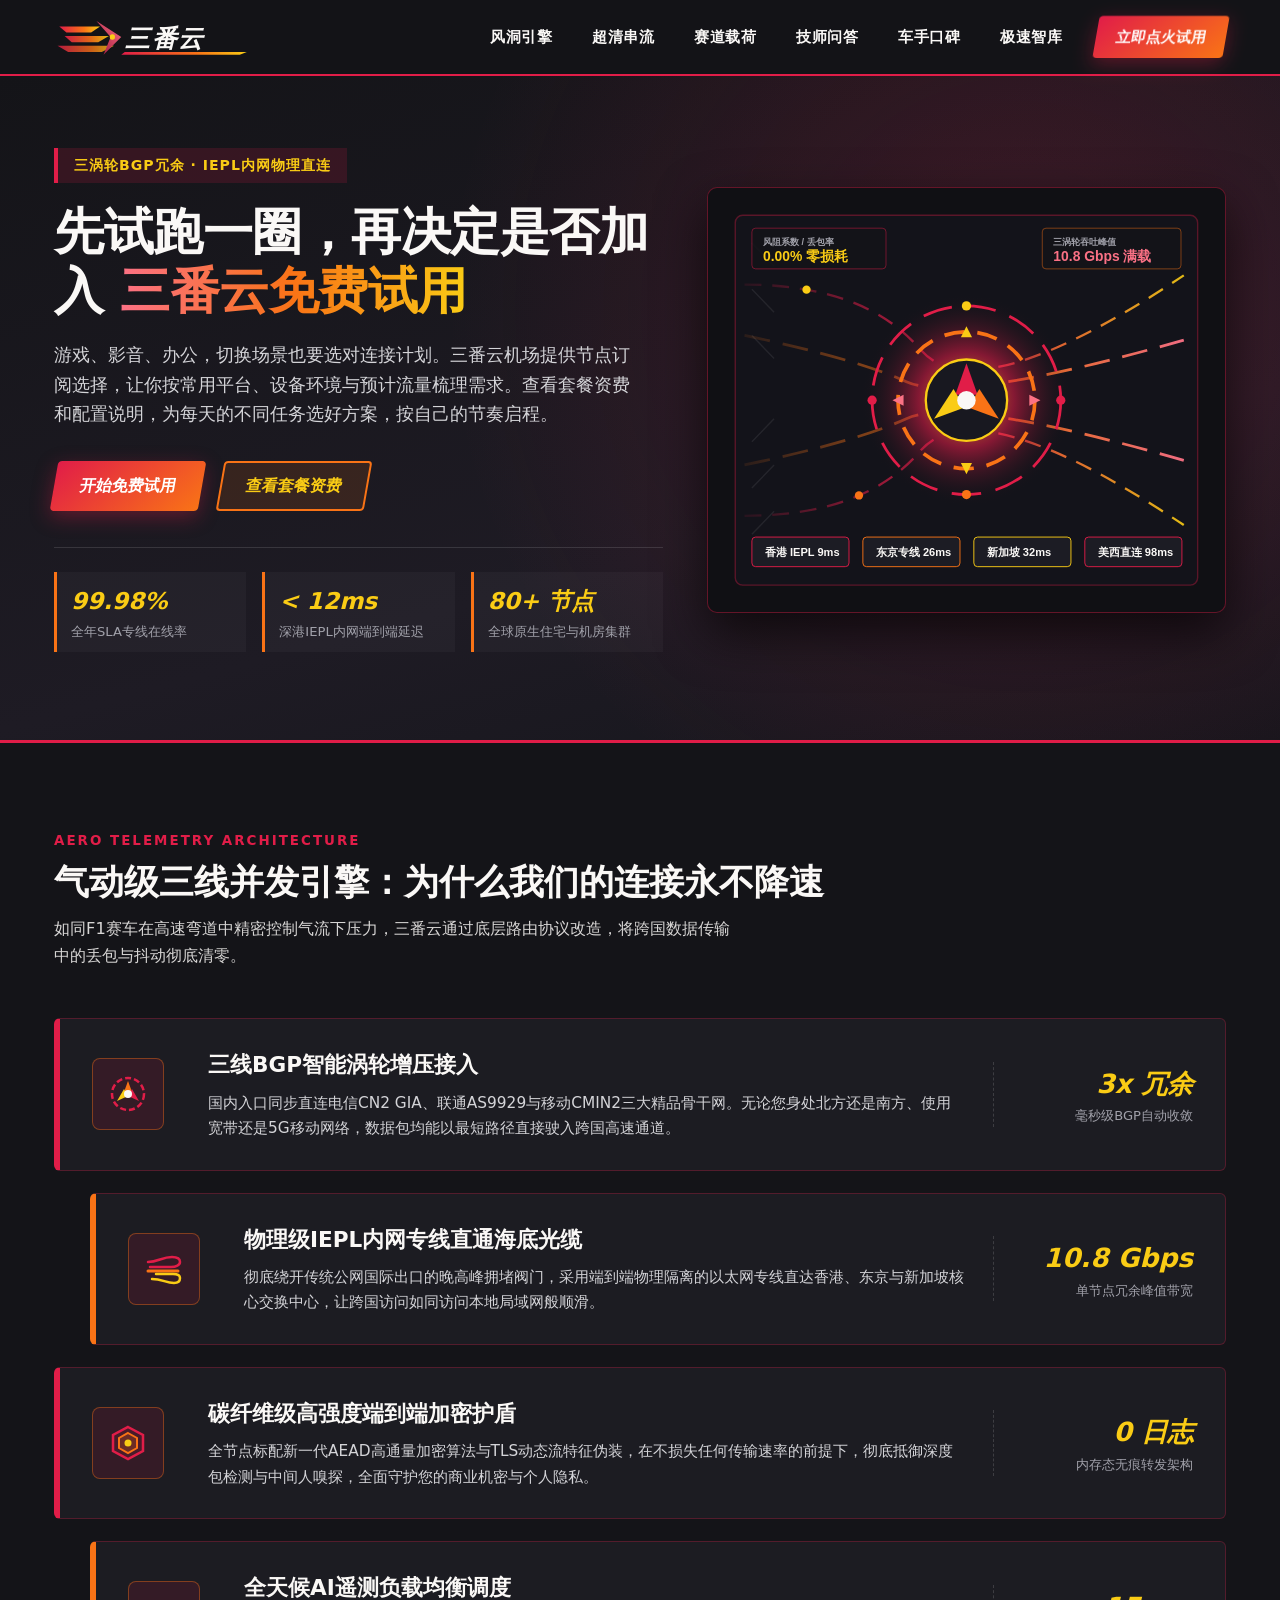
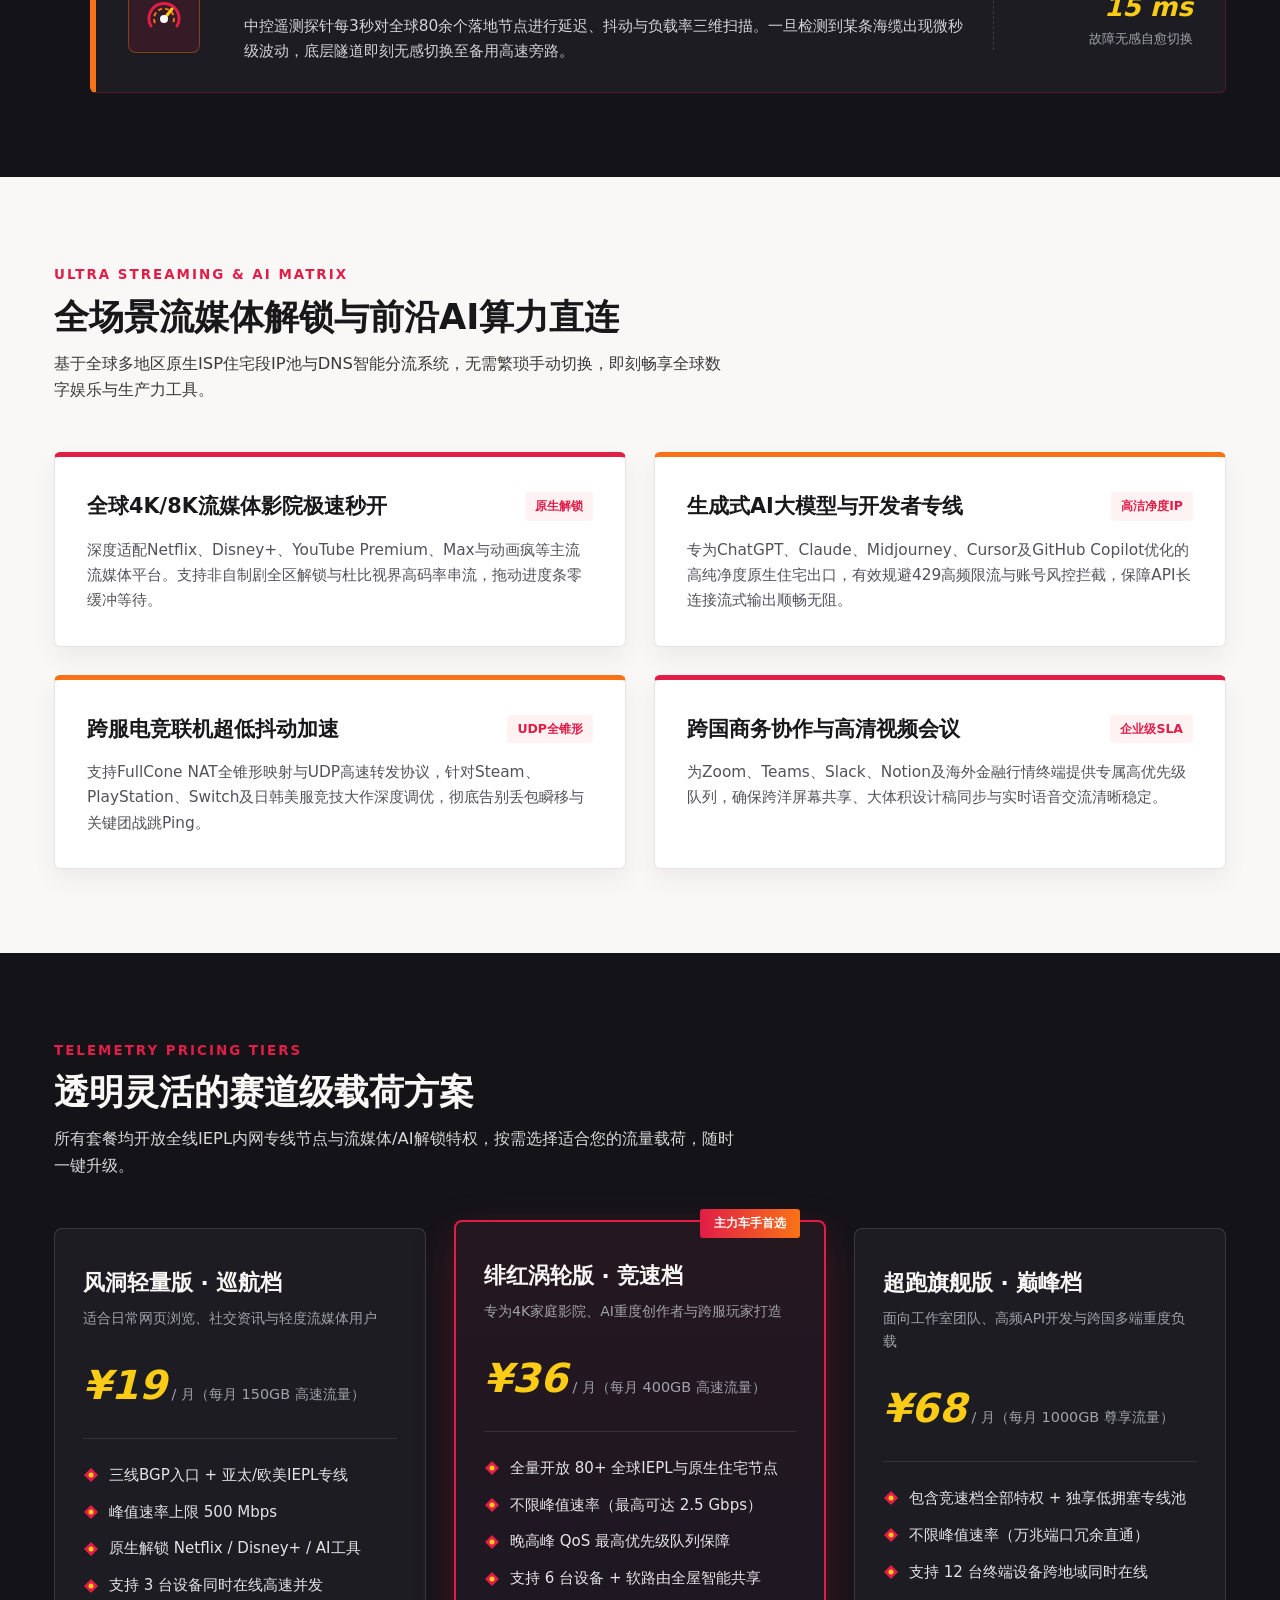
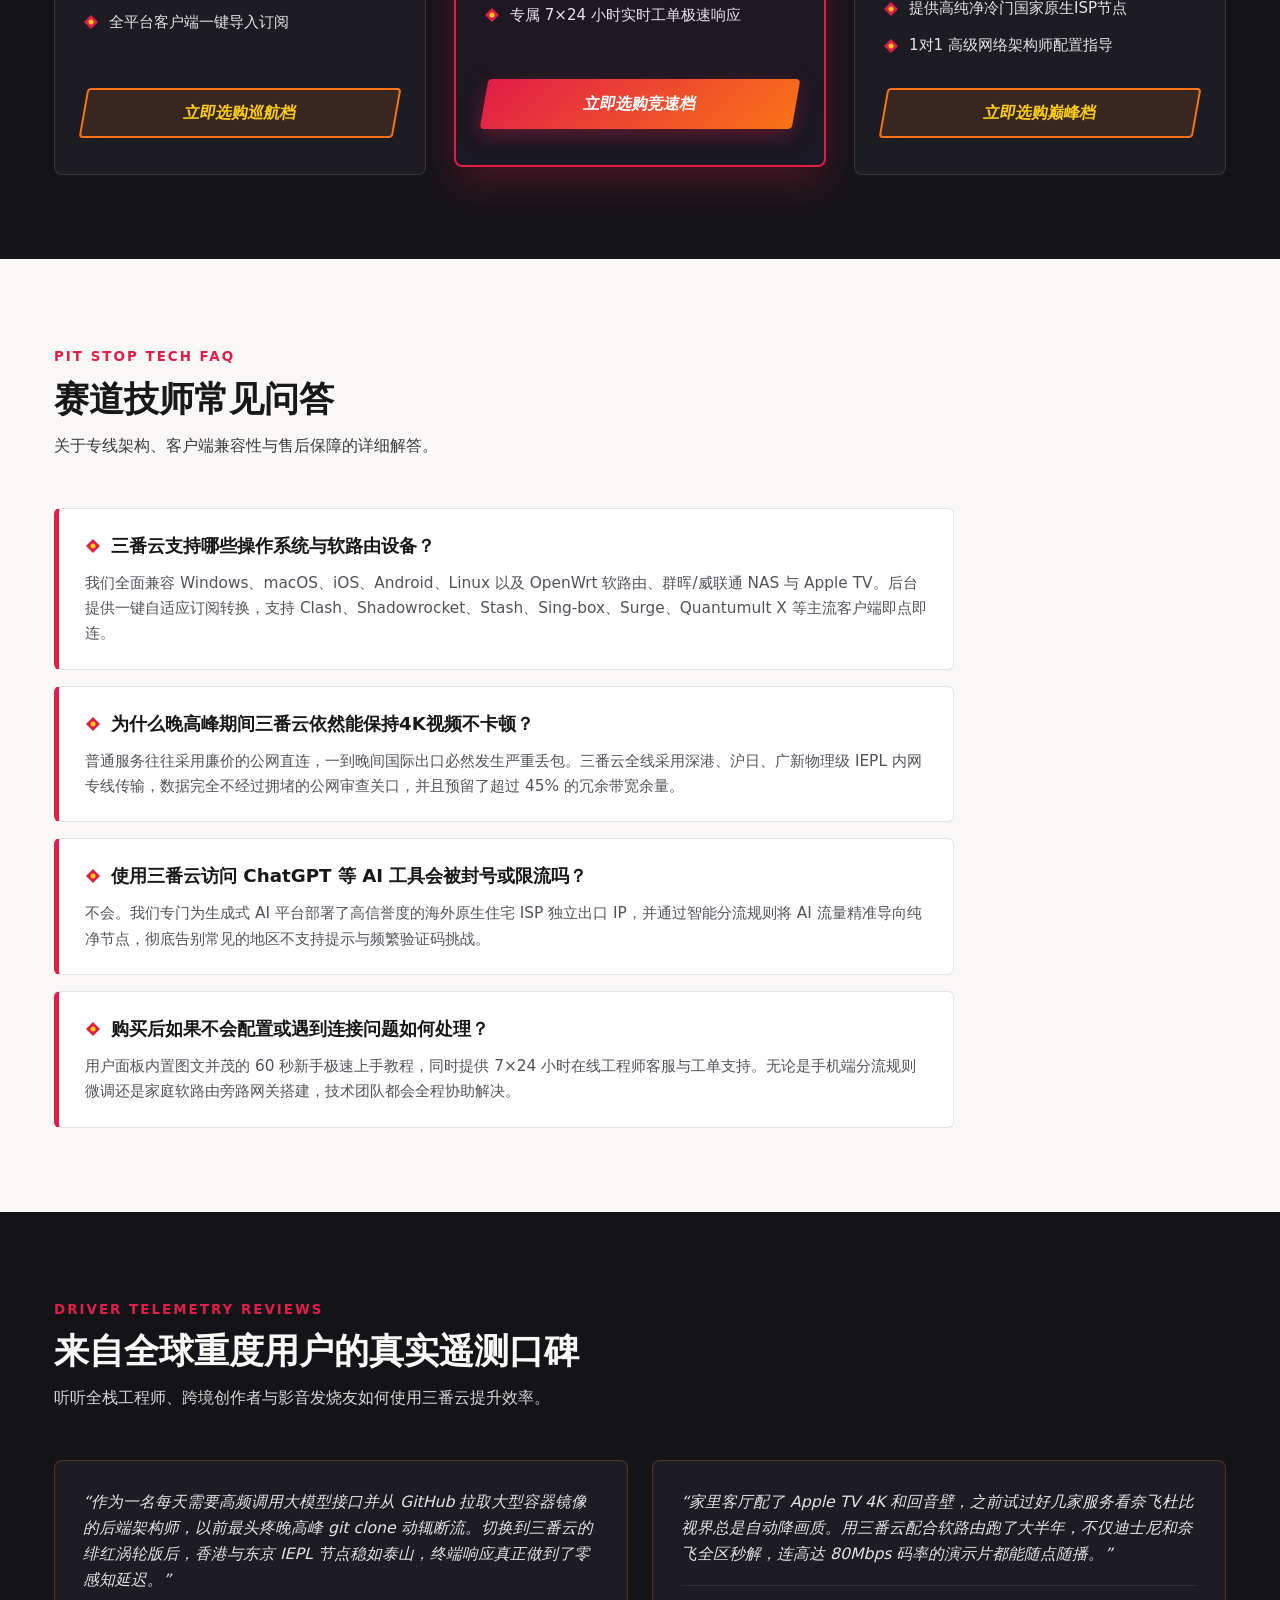
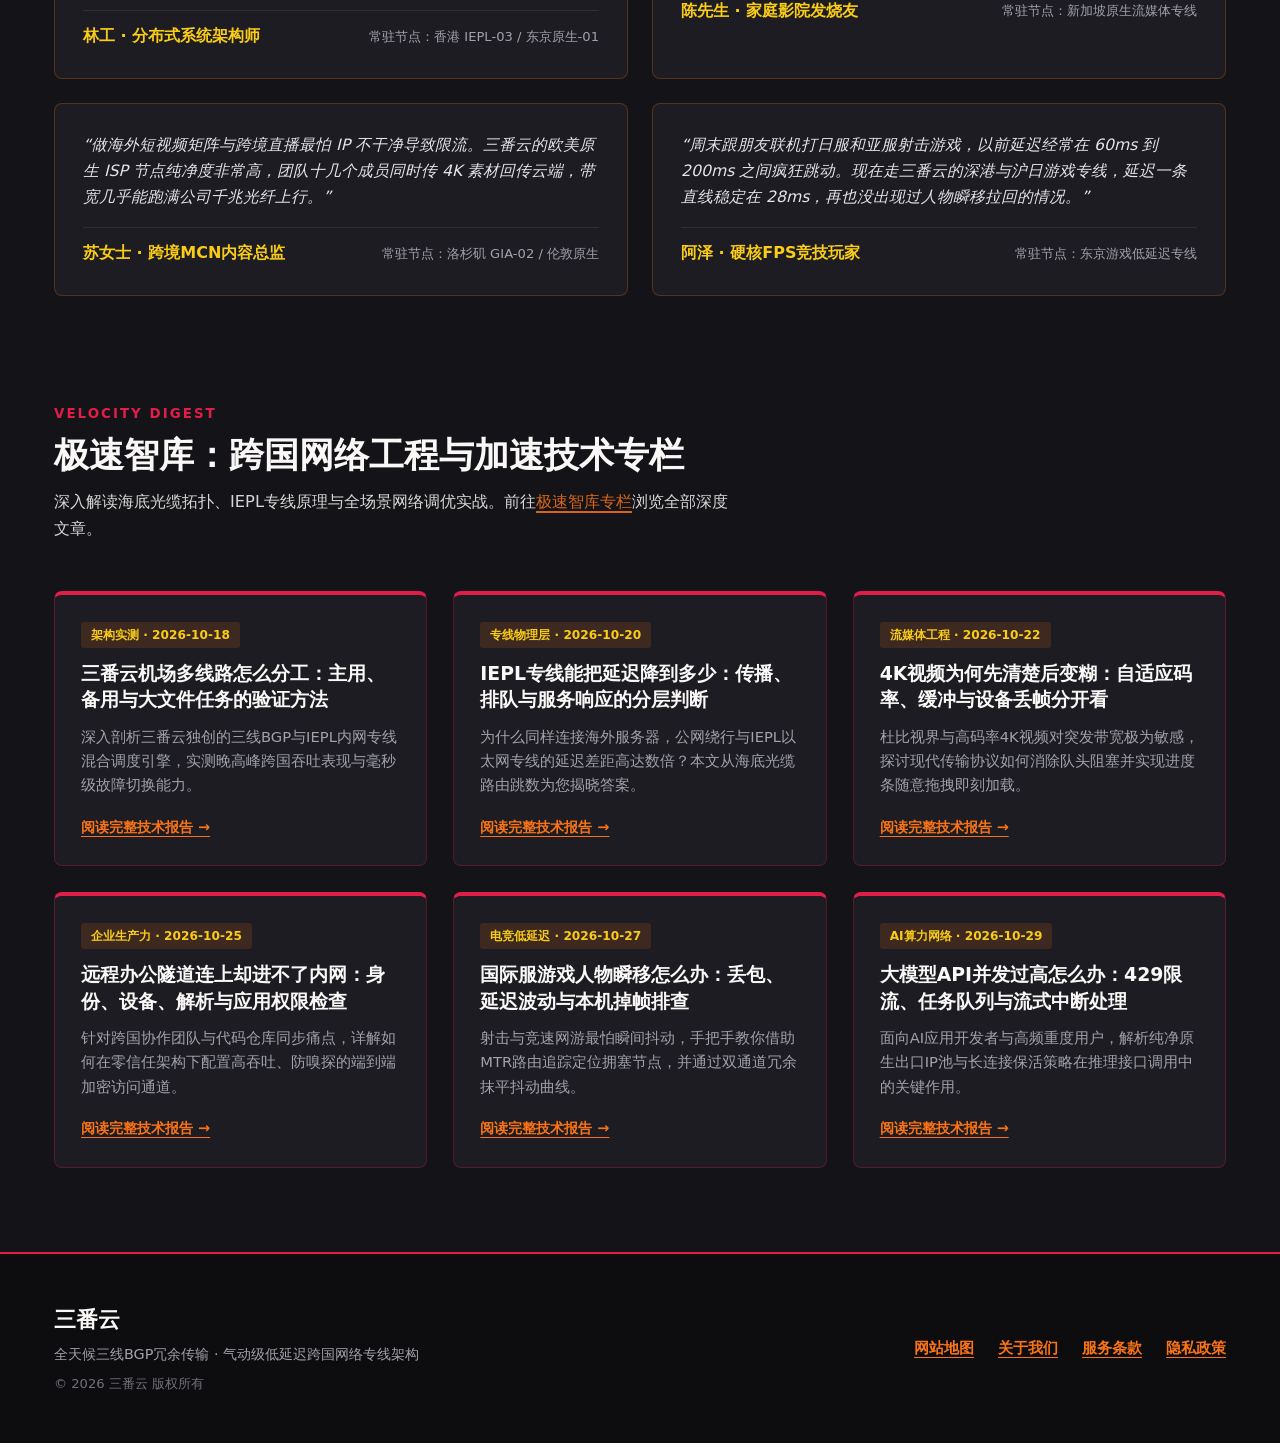
==== commit 83bc60f2: "Clarify airport brand and usage in homepage titles" ====
--- a/index.html
+++ b/index.html
@@ -4,12 +4,12 @@
 <head>
 <meta charset="utf-8"/>
 <meta content="width=device-width, initial-scale=1.0" name="viewport"/>
-<title>三番云 - 多线路节点与免费试用 | 游戏、直播、办公使用指南</title>
+<title>三番云机场｜游戏、影音与办公场景的连接指南</title>
 <meta content="游戏、影音、办公，切换场景也要选对连接计划。三番云机场提供节点订阅选择，让你按常用平台、设备环境与预计流量梳理需求。查看套餐资费和配置说明，为每天的不同任务选好方案，按自己的节奏启程。" name="description"/>
 <meta content="三番云, 三番云机场, 机场推荐, 免费试用, 节点搭配, 游戏下载, 直播低延迟, 居家办公" name="keywords"/>
 <link href="https://sanfanyun.autos/" rel="canonical"/>
 <meta content="website" property="og:type"/>
-<meta content="三番云 - 多线路节点与免费试用 | 游戏、直播、办公使用指南" property="og:title"/>
+<meta content="三番云机场｜游戏、影音与办公场景的连接指南" property="og:title"/>
 <meta content="游戏、影音、办公，切换场景也要选对连接计划。三番云机场提供节点订阅选择，让你按常用平台、设备环境与预计流量梳理需求。查看套餐资费和配置说明，为每天的不同任务选好方案，按自己的节奏启程。" property="og:description"/>
 <meta content="https://sanfanyun.autos/" property="og:url"/>
 <meta content="三番云" property="og:site_name"/>
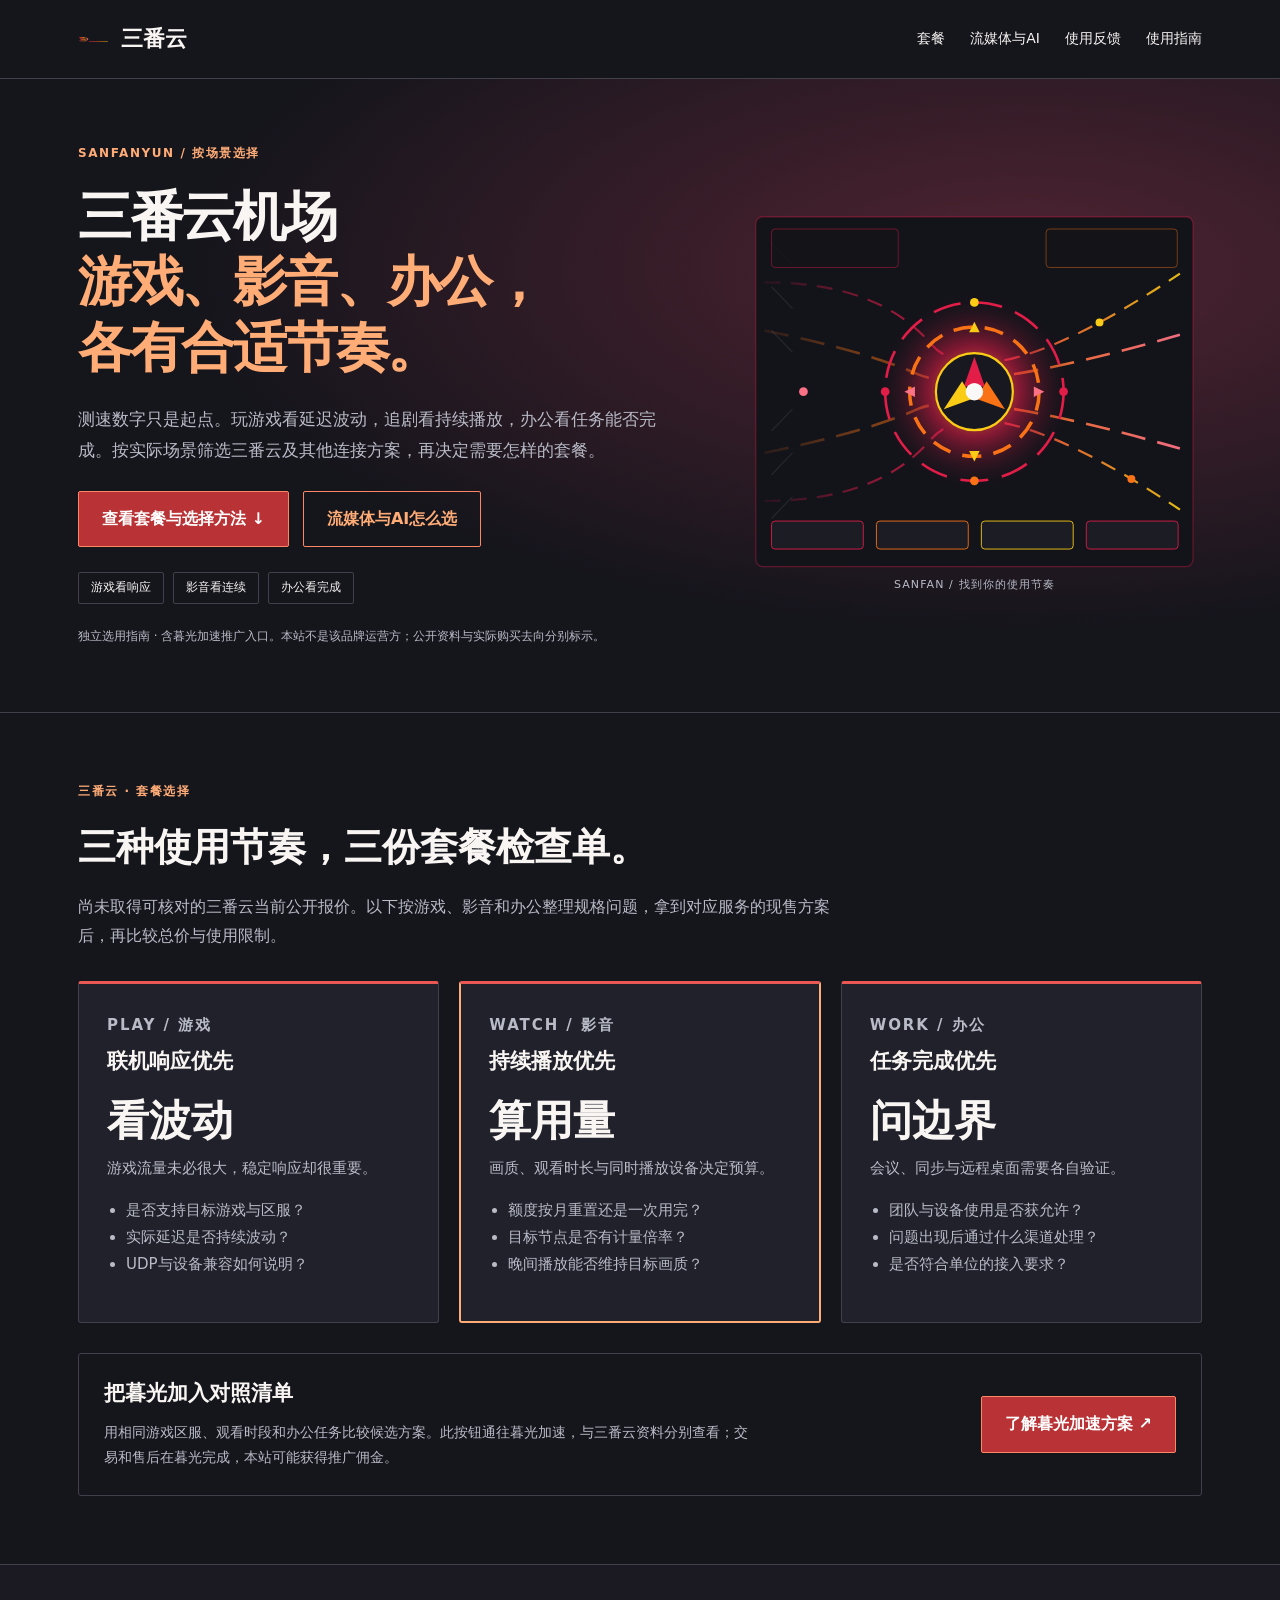
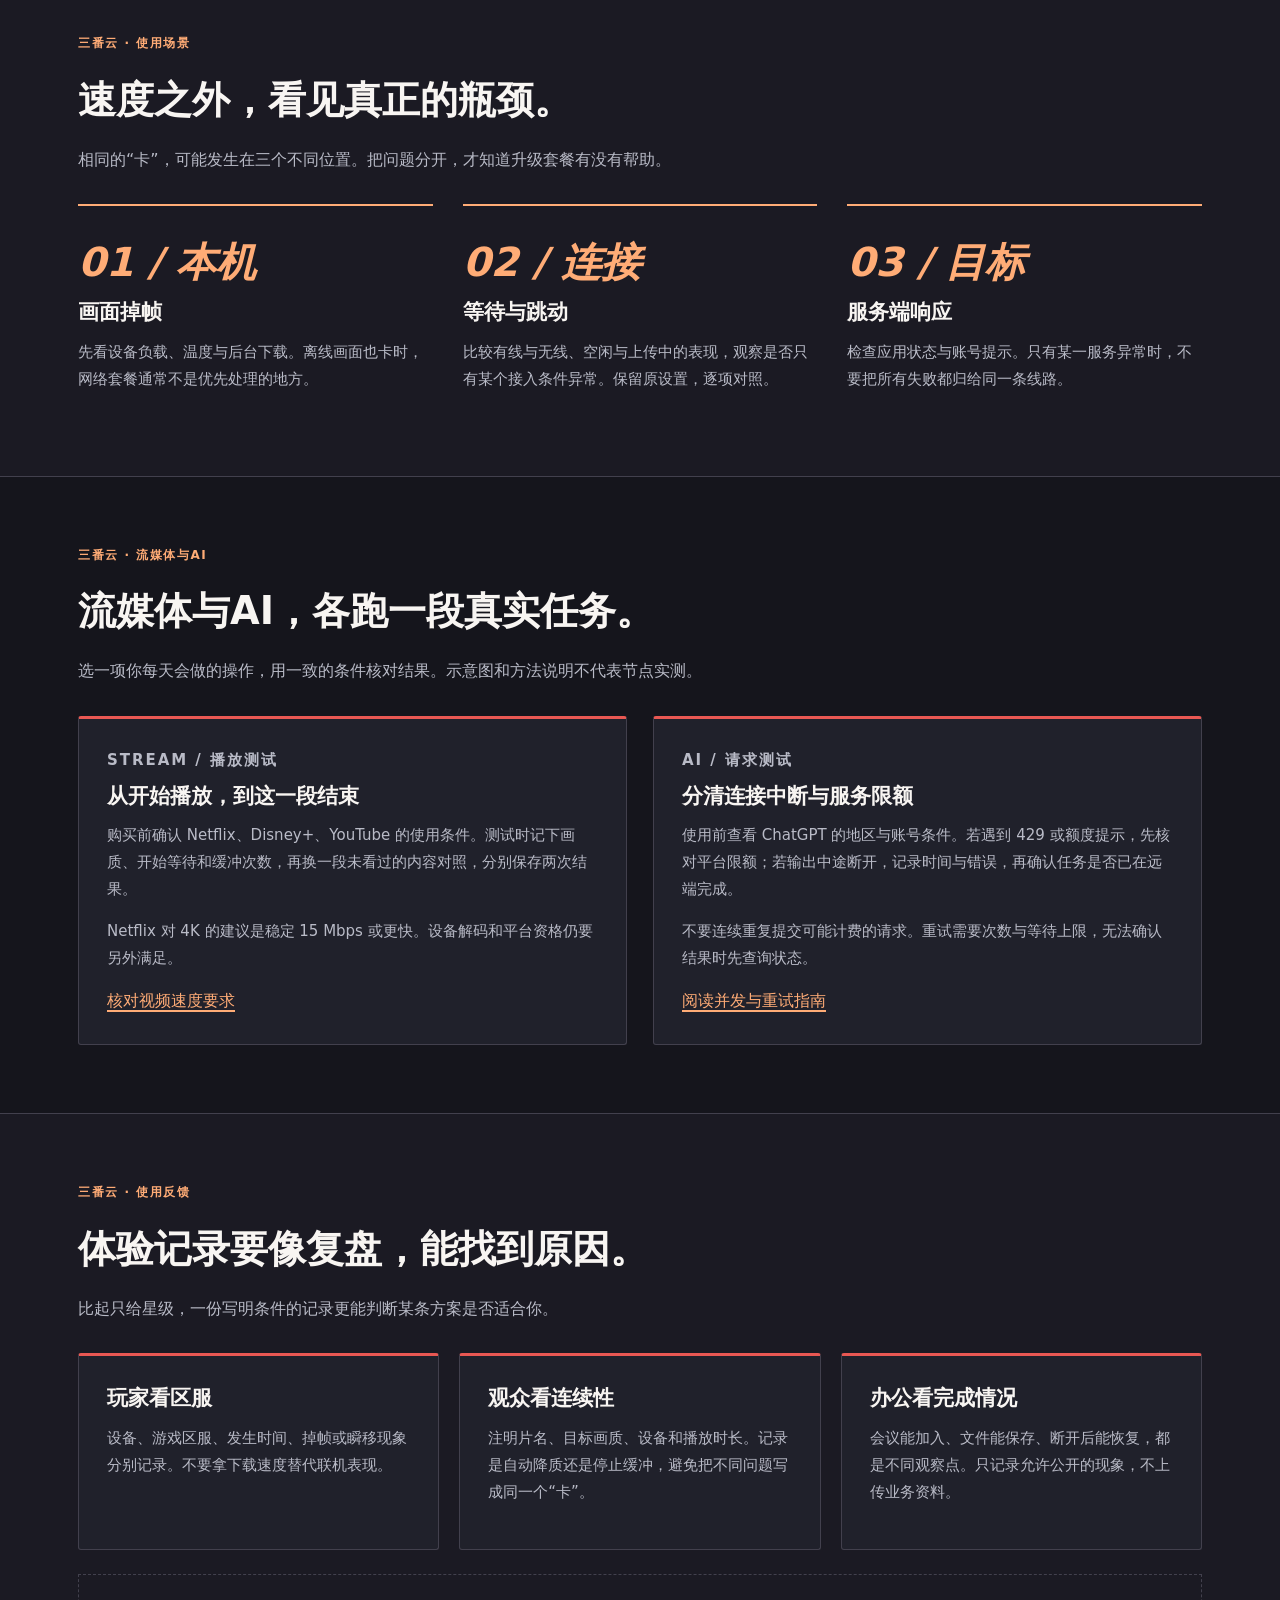
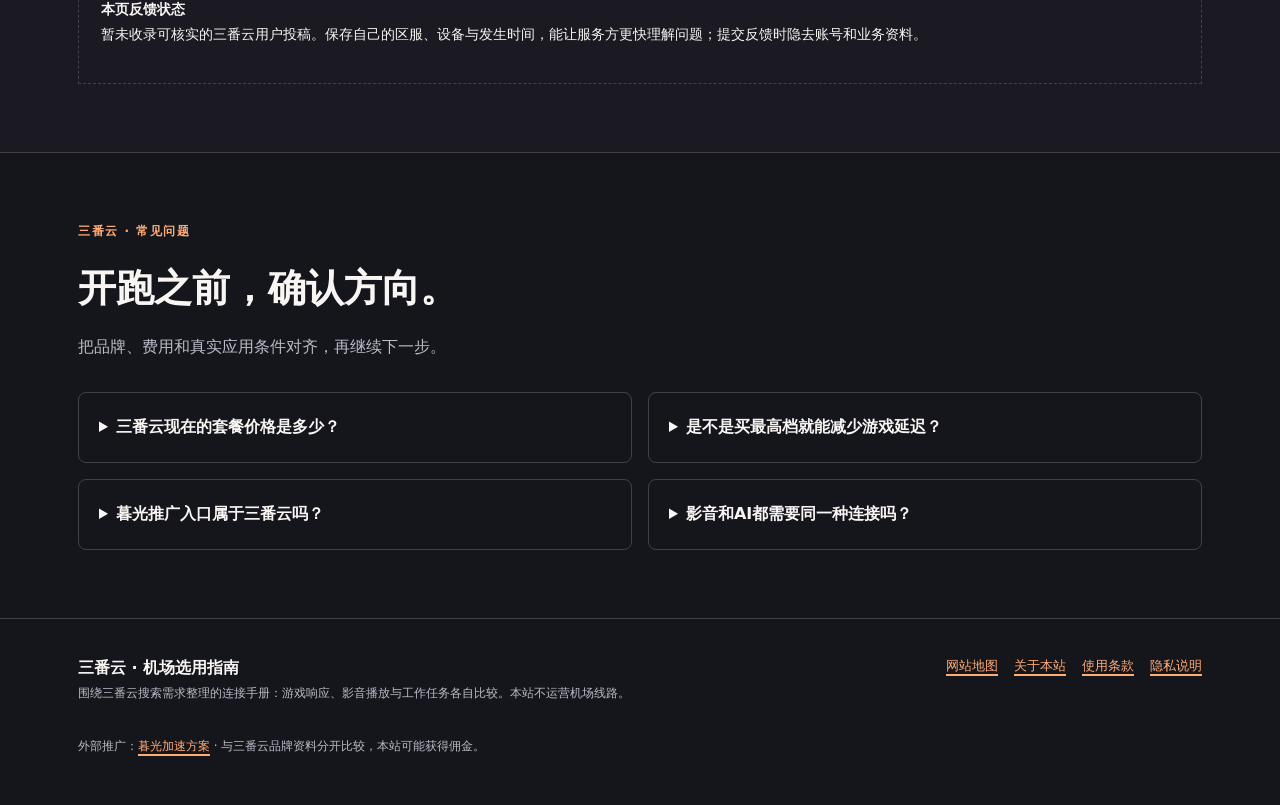
==== commit c1828ced: "Improve original brand guides, plan selection and crawl metadata" ====
--- a/index.html
+++ b/index.html
@@ -1,45 +1,12 @@
 <!DOCTYPE html>
 
-<html lang="zh-CN">
-<head>
+<html lang="zh-CN"><head>
 <meta charset="utf-8"/>
 <meta content="width=device-width, initial-scale=1.0" name="viewport"/>
-<title>三番云机场｜游戏、影音与办公场景的连接指南</title>
-<meta content="游戏、影音、办公，切换场景也要选对连接计划。三番云机场提供节点订阅选择，让你按常用平台、设备环境与预计流量梳理需求。查看套餐资费和配置说明，为每天的不同任务选好方案，按自己的节奏启程。" name="description"/>
-<meta content="三番云, 三番云机场, 机场推荐, 免费试用, 节点搭配, 游戏下载, 直播低延迟, 居家办公" name="keywords"/>
-<link href="https://sanfanyun.autos/" rel="canonical"/>
-<meta content="website" property="og:type"/>
-<meta content="三番云机场｜游戏、影音与办公场景的连接指南" property="og:title"/>
-<meta content="游戏、影音、办公，切换场景也要选对连接计划。三番云机场提供节点订阅选择，让你按常用平台、设备环境与预计流量梳理需求。查看套餐资费和配置说明，为每天的不同任务选好方案，按自己的节奏启程。" property="og:description"/>
-<meta content="https://sanfanyun.autos/" property="og:url"/>
-<meta content="三番云" property="og:site_name"/>
-<meta content="https://sanfanyun.autos/og-cover.svg" property="og:image"/>
+<title>三番云机场选用指南｜套餐、游戏延迟、4K影音与AI工具</title>
+<meta content="测速数字只是起点。玩游戏看延迟波动，追剧看持续播放，办公看任务能否完成。按实际场景筛选三番云及其他连接方案，再决定需要怎样的套餐。" name="description"/>
 <link href="style.css" rel="stylesheet"/>
-<script type="application/ld+json">
-  {
-    "@context": "https://schema.org",
-    "@type": "Product",
-    "name": "三番云",
-    "brand": {
-      "@type": "Brand",
-      "name": "三番云"
-    },
-    "description": "三番云采用三线BGP与IEPL内网专线打造风洞级低阻力网络加速服务，支持全球流媒体极速秒开与AI生产力稳定直连，是备受用户信赖的机场推荐品牌。",
-    "offers": {
-      "@type": "AggregateOffer",
-      "lowPrice": "19.00",
-      "highPrice": "68.00",
-      "priceCurrency": "CNY",
-      "offerCount": "3"
-    }
-  }
-  </script>
-</head>
-<body>
-<header class="aero-header">
-<div class="aero-container header-inner">
-<a aria-label="三番云首页" class="brand-link" href="index.html">
-<svg aria-label="三番云" class="brand-logo-svg" viewbox="0 0 230 52" xmlns="http://www.w3.org/2000/svg">
+<link href="https://sanfanyun.autos/" rel="canonical"/><meta content="三番云机场选用指南｜套餐、游戏延迟、4K影音与AI工具" property="og:title"/><meta content="测速数字只是起点。玩游戏看延迟波动，追剧看持续播放，办公看任务能否完成。按实际场景筛选三番云及其他连接方案，再决定需要怎样的套餐。" property="og:description"/><meta content="https://sanfanyun.autos/" property="og:url"/><meta content="website" property="og:type"/><meta content="三番云选用指南" property="og:site_name"/><meta content="summary" name="twitter:card"/><link href="editorial.css" rel="stylesheet"/><script type="application/ld+json">{"@context": "https://schema.org", "@type": "WebPage", "name": "三番云机场选用指南｜套餐、游戏延迟、4K影音与AI工具", "url": "https://sanfanyun.autos/", "inLanguage": "zh-CN", "description": "测速数字只是起点。玩游戏看延迟波动，追剧看持续播放，办公看任务能否完成。按实际场景筛选三番云及其他连接方案，再决定需要怎样的套餐。"}</script></head><body class="racing"><header class="site-nav"><div class="shell nav-inner"><a class="wordmark" href="index.html"><svg aria-hidden="true" class="brand-logo-svg" viewbox="0 0 230 52" xmlns="http://www.w3.org/2000/svg">
 <defs>
 <lineargradient id="crimsonBlade" x1="0%" x2="100%" y1="0%" y2="0%">
 <stop offset="0%" stop-color="#E11D48"></stop>
@@ -58,52 +25,8 @@
 <path d="M48 8 L76 26 L56 46 L64 26 Z" fill="url(#bladeGlow)"></path>
 <circle cx="66" cy="26" fill="#FACC15" r="3"></circle>
 <!-- Integrated Metallic Racing Typography -->
-<text fill="#FAF8F6" font-family="'PingFang SC', 'Microsoft YaHei', sans-serif" font-size="28" font-style="italic" font-weight="900" letter-spacing="2" x="80" y="37">三番云</text>
 <path d="M80 43 L218 43 L210 46 L76 46 Z" fill="url(#crimsonBlade)"></path>
-</svg>
-</a>
-<nav aria-label="主导航" class="aero-nav">
-<ul class="nav-list">
-<li><a class="nav-item" href="index.html#wind-tunnel">风洞引擎</a></li>
-<li><a class="nav-item" href="index.html#media-matrix">超清串流</a></li>
-<li><a class="nav-item" href="index.html#telemetry-plans">赛道载荷</a></li>
-<li><a class="nav-item" href="index.html#pit-faq">技师问答</a></li>
-<li><a class="nav-item" href="index.html#driver-logs">车手口碑</a></li>
-<li><a class="nav-item" href="velocity-digest.html">极速智库</a></li>
-</ul>
-<a class="btn-crimson nav-cta" href="https://ww012.twilightaff.com/#/?code=A56DH1Af" rel="nofollow" target="_blank">立即点火试用</a>
-</nav>
-</div>
-</header>
-<main>
-<!-- Hero Section -->
-<section class="hero-windtunnel">
-<div class="aero-container hero-grid">
-<div class="hero-copy">
-<div class="telemetry-badge">三涡轮BGP冗余 · IEPL内网物理直连</div>
-<h1 class="hero-title">先试跑一圈，再决定是否加入 <span>三番云免费试用</span></h1>
-<p class="hero-subtitle">游戏、影音、办公，切换场景也要选对连接计划。三番云机场提供节点订阅选择，让你按常用平台、设备环境与预计流量梳理需求。查看套餐资费和配置说明，为每天的不同任务选好方案，按自己的节奏启程。</p>
-<div class="hero-cta-group">
-<a class="btn-crimson" href="https://ww012.twilightaff.com/#/?code=A56DH1Af" rel="nofollow" target="_blank">开始免费试用</a>
-<a class="btn-outline-flame" href="#plans" target="_blank">查看套餐资费</a>
-</div>
-<div class="hero-metrics-bar">
-<div class="metric-cell">
-<div class="metric-val">99.98%</div>
-<div class="metric-label">全年SLA专线在线率</div>
-</div>
-<div class="metric-cell">
-<div class="metric-val">&lt; 12ms</div>
-<div class="metric-label">深港IEPL内网端到端延迟</div>
-</div>
-<div class="metric-cell">
-<div class="metric-val">80+ 节点</div>
-<div class="metric-label">全球原生住宅与机房集群</div>
-</div>
-</div>
-</div>
-<div class="turbine-stage-wrap">
-<svg aria-label="三番云超跑级三涡轮风洞加速引擎动态示意图" class="wind-svg" role="img" viewbox="0 0 520 420" xmlns="http://www.w3.org/2000/svg">
+</svg><span>三番云</span></a><nav aria-label="主导航" class="site-links"><a href="index.html#telemetry-plans">套餐</a><a href="index.html#media-matrix">流媒体与AI</a><a href="index.html#driver-logs">使用反馈</a><a href="velocity-digest.html">使用指南</a></nav><details class="mobile-nav"><summary>导航</summary><nav aria-label="手机导航"><a href="index.html#telemetry-plans">套餐</a><a href="index.html#media-matrix">流媒体与AI</a><a href="index.html#driver-logs">使用反馈</a><a href="velocity-digest.html">使用指南</a></nav></details></div></header><main><section class="hero-new" data-section="hero"><div class="shell hero-layout"><div><p class="eyebrow">SANFANYUN / 按场景选择</p><h1>三番云机场<br/><em>游戏、影音、办公，<br/>各有合适节奏。</em></h1><p class="hero-intro">测速数字只是起点。玩游戏看延迟波动，追剧看持续播放，办公看任务能否完成。按实际场景筛选三番云及其他连接方案，再决定需要怎样的套餐。</p><div class="actions"><a class="button" data-package-cta="" href="#telemetry-plans">查看套餐与选择方法 ↓</a><a class="button secondary" href="#media-matrix">流媒体与AI怎么选</a></div><div class="hero-tags"><span>游戏看响应</span><span>影音看连续</span><span>办公看完成</span></div><p class="disclosure">独立选用指南 · 含暮光加速推广入口。本站不是该品牌运营方；公开资料与实际购买去向分别标示。</p></div><figure class="hero-visual"><svg aria-label="三番云品牌视觉示意" class="wind-svg" role="img" viewbox="0 0 520 420" xmlns="http://www.w3.org/2000/svg">
 <defs>
 <lineargradient id="slipGrad1" x1="0%" x2="100%" y1="0%" y2="0%">
 <stop offset="0%" stop-color="#E11D48" stop-opacity="0.1"></stop>
@@ -177,344 +100,21 @@
 <!-- Top Telemetry Readout HUD Bars -->
 <g transform="translate(28, 24)">
 <rect fill="rgba(20,20,24,0.88)" height="44" rx="4" stroke="rgba(225,29,72,0.5)" width="145" x="0" y="0"></rect>
-<text fill="#A1A1AA" font-family="sans-serif" font-size="10" font-weight="700" x="12" y="18">风阻系数 / 丢包率</text>
-<text fill="#FACC15" font-family="sans-serif" font-size="15" font-weight="900" x="12" y="36">0.00% 零损耗</text>
 </g>
 <g transform="translate(342, 24)">
 <rect fill="rgba(20,20,24,0.88)" height="44" rx="4" stroke="rgba(249,115,22,0.5)" width="150" x="0" y="0"></rect>
-<text fill="#A1A1AA" font-family="sans-serif" font-size="10" font-weight="700" x="12" y="18">三涡轮吞吐峰值</text>
-<text fill="#FB7185" font-family="sans-serif" font-size="15" font-weight="900" x="12" y="36">10.8 Gbps 满载</text>
 </g>
 <!-- Bottom Destination Node Badges -->
 <g transform="translate(28, 358)">
 <rect fill="#1C1C24" height="32" rx="4" stroke="#E11D48" width="105" x="0" y="0"></rect>
-<text fill="#FAF8F6" font-family="sans-serif" font-size="12" font-weight="800" x="14" y="21">香港 IEPL 9ms</text>
 </g>
 <g transform="translate(148, 358)">
 <rect fill="#1C1C24" height="32" rx="4" stroke="#F97316" width="105" x="0" y="0"></rect>
-<text fill="#FAF8F6" font-family="sans-serif" font-size="12" font-weight="800" x="14" y="21">东京专线 26ms</text>
 </g>
 <g transform="translate(268, 358)">
 <rect fill="#1C1C24" height="32" rx="4" stroke="#FACC15" width="105" x="0" y="0"></rect>
-<text fill="#FAF8F6" font-family="sans-serif" font-size="12" font-weight="800" x="14" y="21">新加坡 32ms</text>
 </g>
 <g transform="translate(388, 358)">
 <rect fill="#1C1C24" height="32" rx="4" stroke="#E11D48" width="105" x="0" y="0"></rect>
-<text fill="#FAF8F6" font-family="sans-serif" font-size="12" font-weight="800" x="14" y="21">美西直连 98ms</text>
 </g>
-</svg>
-</div>
-</div>
-</section>
-<!-- Core Advantages (4 Staggered Wind-Tunnel Strips) -->
-<section class="section-block" id="wind-tunnel">
-<div class="aero-container">
-<div class="section-header">
-<span class="section-kicker">AERO TELEMETRY ARCHITECTURE</span>
-<h2 class="section-title">气动级三线并发引擎：为什么我们的连接永不降速</h2>
-<p class="section-desc">如同F1赛车在高速弯道中精密控制气流下压力，三番云通过底层路由协议改造，将跨国数据传输中的丢包与抖动彻底清零。</p>
-</div>
-<div class="tunnel-strips">
-<div class="tunnel-strip-card">
-<div class="strip-icon-box"><svg fill="none" height="40" viewbox="0 0 40 40" width="40" xmlns="http://www.w3.org/2000/svg"><circle cx="20" cy="20" r="16" stroke="#E11D48" stroke-dasharray="6 3" stroke-width="2.5"></circle><path d="M20 7L24 18H16L20 7Z" fill="#F97316"></path><path d="M31 27L20 22L24 15L31 27Z" fill="#E11D48"></path><path d="M9 27L16 15L20 22L9 27Z" fill="#FACC15"></path><circle cx="20" cy="20" fill="#FAF8F6" r="4"></circle></svg></div>
-<div>
-<h3 class="strip-title">三线BGP智能涡轮增压接入</h3>
-<p class="strip-text">国内入口同步直连电信CN2 GIA、联通AS9929与移动CMIN2三大精品骨干网。无论您身处北方还是南方、使用宽带还是5G移动网络，数据包均能以最短路径直接驶入跨国高速通道。</p>
-</div>
-<div class="strip-telemetry">
-<div class="strip-speed-num">3x 冗余</div>
-<div class="strip-speed-unit">毫秒级BGP自动收敛</div>
-</div>
-</div>
-<div class="tunnel-strip-card">
-<div class="strip-icon-box"><svg fill="none" height="40" viewbox="0 0 40 40" width="40" xmlns="http://www.w3.org/2000/svg"><path d="M4 13C14 13 18 8 28 8C33 8 36 10 36 13C36 16 32 18 27 18H6" stroke="#E11D48" stroke-linecap="round" stroke-width="2.5"></path><path d="M4 22H34" stroke="#F97316" stroke-linecap="round" stroke-width="3"></path><path d="M8 30C18 30 22 34 30 34C34 34 36 32 36 29C36 26 33 25 29 25H12" stroke="#FACC15" stroke-linecap="round" stroke-width="2.5"></path></svg></div>
-<div>
-<h3 class="strip-title">物理级IEPL内网专线直通海底光缆</h3>
-<p class="strip-text">彻底绕开传统公网国际出口的晚高峰拥堵阀门，采用端到端物理隔离的以太网专线直达香港、东京与新加坡核心交换中心，让跨国访问如同访问本地局域网般顺滑。</p>
-</div>
-<div class="strip-telemetry">
-<div class="strip-speed-num">10.8 Gbps</div>
-<div class="strip-speed-unit">单节点冗余峰值带宽</div>
-</div>
-</div>
-<div class="tunnel-strip-card">
-<div class="strip-icon-box"><svg fill="none" height="40" viewbox="0 0 40 40" width="40" xmlns="http://www.w3.org/2000/svg"><polygon fill="rgba(225,29,72,0.12)" points="20,4 35,12 35,28 20,36 5,28 5,12" stroke="#E11D48" stroke-width="2.5"></polygon><polygon fill="rgba(249,115,22,0.2)" points="20,10 29,15 29,25 20,30 11,25 11,15" stroke="#F97316" stroke-width="2"></polygon><circle cx="20" cy="20" fill="#FACC15" r="3.5"></circle></svg></div>
-<div>
-<h3 class="strip-title">碳纤维级高强度端到端加密护盾</h3>
-<p class="strip-text">全节点标配新一代AEAD高通量加密算法与TLS动态流特征伪装，在不损失任何传输速率的前提下，彻底抵御深度包检测与中间人嗅探，全面守护您的商业机密与个人隐私。</p>
-</div>
-<div class="strip-telemetry">
-<div class="strip-speed-num">0 日志</div>
-<div class="strip-speed-unit">内存态无痕转发架构</div>
-</div>
-</div>
-<div class="tunnel-strip-card">
-<div class="strip-icon-box"><svg fill="none" height="40" viewbox="0 0 40 40" width="40" xmlns="http://www.w3.org/2000/svg"><path d="M7 29A15 15 0 1 1 33 29" stroke="#E11D48" stroke-linecap="round" stroke-width="3"></path><path d="M11 26A10 10 0 1 1 29 26" stroke="#F97316" stroke-dasharray="4 3" stroke-width="2"></path><path d="M20 22L28 12" stroke="#FACC15" stroke-linecap="round" stroke-width="3"></path><circle cx="20" cy="22" fill="#FAF8F6" r="4"></circle></svg></div>
-<div>
-<h3 class="strip-title">全天候AI遥测负载均衡调度</h3>
-<p class="strip-text">中控遥测探针每3秒对全球80余个落地节点进行延迟、抖动与负载率三维扫描。一旦检测到某条海缆出现微秒级波动，底层隧道即刻无感切换至备用高速旁路。</p>
-</div>
-<div class="strip-telemetry">
-<div class="strip-speed-num">15 ms</div>
-<div class="strip-speed-unit">故障无感自愈切换</div>
-</div>
-</div>
-</div>
-</div>
-</section>
-<!-- Streaming & AI Support Matrix (4 Cards) -->
-<section class="section-block light-surface" id="media-matrix">
-<div class="aero-container">
-<div class="section-header">
-<span class="section-kicker">ULTRA STREAMING &amp; AI MATRIX</span>
-<h2 class="section-title">全场景流媒体解锁与前沿AI算力直连</h2>
-<p class="section-desc">基于全球多地区原生ISP住宅段IP池与DNS智能分流系统，无需繁琐手动切换，即刻畅享全球数字娱乐与生产力工具。</p>
-</div>
-<div class="media-grid">
-<div class="media-card">
-<div class="media-card-head">
-<h3 class="media-card-title">全球4K/8K流媒体影院极速秒开</h3>
-<span class="media-card-tag">原生解锁</span>
-</div>
-<p>深度适配Netflix、Disney+、YouTube Premium、Max与动画疯等主流流媒体平台。支持非自制剧全区解锁与杜比视界高码率串流，拖动进度条零缓冲等待。</p>
-</div>
-<div class="media-card">
-<div class="media-card-head">
-<h3 class="media-card-title">生成式AI大模型与开发者专线</h3>
-<span class="media-card-tag">高洁净度IP</span>
-</div>
-<p>专为ChatGPT、Claude、Midjourney、Cursor及GitHub Copilot优化的高纯净度原生住宅出口，有效规避429高频限流与账号风控拦截，保障API长连接流式输出顺畅无阻。</p>
-</div>
-<div class="media-card">
-<div class="media-card-head">
-<h3 class="media-card-title">跨服电竞联机超低抖动加速</h3>
-<span class="media-card-tag">UDP全锥形</span>
-</div>
-<p>支持FullCone NAT全锥形映射与UDP高速转发协议，针对Steam、PlayStation、Switch及日韩美服竞技大作深度调优，彻底告别丢包瞬移与关键团战跳Ping。</p>
-</div>
-<div class="media-card">
-<div class="media-card-head">
-<h3 class="media-card-title">跨国商务协作与高清视频会议</h3>
-<span class="media-card-tag">企业级SLA</span>
-</div>
-<p>为Zoom、Teams、Slack、Notion及海外金融行情终端提供专属高优先级队列，确保跨洋屏幕共享、大体积设计稿同步与实时语音交流清晰稳定。</p>
-</div>
-</div>
-</div>
-</section>
-<!-- Pricing Comparison Table (Must have 3 tiers) -->
-<section class="section-block" id="telemetry-plans">
-<div class="aero-container">
-<div class="section-header">
-<span class="section-kicker">TELEMETRY PRICING TIERS</span>
-<h2 class="section-title">透明灵活的赛道级载荷方案</h2>
-<p class="section-desc">所有套餐均开放全线IEPL内网专线节点与流媒体/AI解锁特权，按需选择适合您的流量载荷，随时一键升级。</p>
-</div>
-<div class="pricing-grid">
-<!-- Plan 1 -->
-<div class="telemetry-plan">
-<div>
-<h3 class="plan-tier-name">风洞轻量版 · 巡航档</h3>
-<p class="plan-tier-sub">适合日常网页浏览、社交资讯与轻度流媒体用户</p>
-<div class="plan-price-box">
-<span class="plan-price">¥19</span>
-<span class="plan-cycle">/ 月（每月 150GB 高速流量）</span>
-</div>
-<ul class="plan-spec-list">
-<li><svg class="spec-dot" fill="none" viewbox="0 0 16 16" xmlns="http://www.w3.org/2000/svg"><polygon fill="#E11D48" points="8,1 15,8 8,15 1,8"></polygon><circle cx="8" cy="8" fill="#FACC15" r="2.5"></circle></svg><span>三线BGP入口 + 亚太/欧美IEPL专线</span></li>
-<li><svg class="spec-dot" fill="none" viewbox="0 0 16 16" xmlns="http://www.w3.org/2000/svg"><polygon fill="#E11D48" points="8,1 15,8 8,15 1,8"></polygon><circle cx="8" cy="8" fill="#FACC15" r="2.5"></circle></svg><span>峰值速率上限 500 Mbps</span></li>
-<li><svg class="spec-dot" fill="none" viewbox="0 0 16 16" xmlns="http://www.w3.org/2000/svg"><polygon fill="#E11D48" points="8,1 15,8 8,15 1,8"></polygon><circle cx="8" cy="8" fill="#FACC15" r="2.5"></circle></svg><span>原生解锁 Netflix / Disney+ / AI工具</span></li>
-<li><svg class="spec-dot" fill="none" viewbox="0 0 16 16" xmlns="http://www.w3.org/2000/svg"><polygon fill="#E11D48" points="8,1 15,8 8,15 1,8"></polygon><circle cx="8" cy="8" fill="#FACC15" r="2.5"></circle></svg><span>支持 3 台设备同时在线高速并发</span></li>
-<li><svg class="spec-dot" fill="none" viewbox="0 0 16 16" xmlns="http://www.w3.org/2000/svg"><polygon fill="#E11D48" points="8,1 15,8 8,15 1,8"></polygon><circle cx="8" cy="8" fill="#FACC15" r="2.5"></circle></svg><span>全平台客户端一键导入订阅</span></li>
-</ul>
-</div>
-<a class="btn-outline-flame" href="https://ww012.twilightaff.com/#/?code=A56DH1Af" rel="nofollow" target="_blank">立即选购巡航档</a>
-</div>
-<!-- Plan 2 (Featured) -->
-<div class="telemetry-plan featured">
-<span class="plan-ribbon">主力车手首选</span>
-<div>
-<h3 class="plan-tier-name">绯红涡轮版 · 竞速档</h3>
-<p class="plan-tier-sub">专为4K家庭影院、AI重度创作者与跨服玩家打造</p>
-<div class="plan-price-box">
-<span class="plan-price">¥36</span>
-<span class="plan-cycle">/ 月（每月 400GB 高速流量）</span>
-</div>
-<ul class="plan-spec-list">
-<li><svg class="spec-dot" fill="none" viewbox="0 0 16 16" xmlns="http://www.w3.org/2000/svg"><polygon fill="#E11D48" points="8,1 15,8 8,15 1,8"></polygon><circle cx="8" cy="8" fill="#FACC15" r="2.5"></circle></svg><span>全量开放 80+ 全球IEPL与原生住宅节点</span></li>
-<li><svg class="spec-dot" fill="none" viewbox="0 0 16 16" xmlns="http://www.w3.org/2000/svg"><polygon fill="#E11D48" points="8,1 15,8 8,15 1,8"></polygon><circle cx="8" cy="8" fill="#FACC15" r="2.5"></circle></svg><span>不限峰值速率（最高可达 2.5 Gbps）</span></li>
-<li><svg class="spec-dot" fill="none" viewbox="0 0 16 16" xmlns="http://www.w3.org/2000/svg"><polygon fill="#E11D48" points="8,1 15,8 8,15 1,8"></polygon><circle cx="8" cy="8" fill="#FACC15" r="2.5"></circle></svg><span>晚高峰 QoS 最高优先级队列保障</span></li>
-<li><svg class="spec-dot" fill="none" viewbox="0 0 16 16" xmlns="http://www.w3.org/2000/svg"><polygon fill="#E11D48" points="8,1 15,8 8,15 1,8"></polygon><circle cx="8" cy="8" fill="#FACC15" r="2.5"></circle></svg><span>支持 6 台设备 + 软路由全屋智能共享</span></li>
-<li><svg class="spec-dot" fill="none" viewbox="0 0 16 16" xmlns="http://www.w3.org/2000/svg"><polygon fill="#E11D48" points="8,1 15,8 8,15 1,8"></polygon><circle cx="8" cy="8" fill="#FACC15" r="2.5"></circle></svg><span>专属 7×24 小时实时工单极速响应</span></li>
-</ul>
-</div>
-<a class="btn-crimson" href="https://ww012.twilightaff.com/#/?code=A56DH1Af" rel="nofollow" target="_blank">立即选购竞速档</a>
-</div>
-<!-- Plan 3 -->
-<div class="telemetry-plan">
-<div>
-<h3 class="plan-tier-name">超跑旗舰版 · 巅峰档</h3>
-<p class="plan-tier-sub">面向工作室团队、高频API开发与跨国多端重度负载</p>
-<div class="plan-price-box">
-<span class="plan-price">¥68</span>
-<span class="plan-cycle">/ 月（每月 1000GB 尊享流量）</span>
-</div>
-<ul class="plan-spec-list">
-<li><svg class="spec-dot" fill="none" viewbox="0 0 16 16" xmlns="http://www.w3.org/2000/svg"><polygon fill="#E11D48" points="8,1 15,8 8,15 1,8"></polygon><circle cx="8" cy="8" fill="#FACC15" r="2.5"></circle></svg><span>包含竞速档全部特权 + 独享低拥塞专线池</span></li>
-<li><svg class="spec-dot" fill="none" viewbox="0 0 16 16" xmlns="http://www.w3.org/2000/svg"><polygon fill="#E11D48" points="8,1 15,8 8,15 1,8"></polygon><circle cx="8" cy="8" fill="#FACC15" r="2.5"></circle></svg><span>不限峰值速率（万兆端口冗余直通）</span></li>
-<li><svg class="spec-dot" fill="none" viewbox="0 0 16 16" xmlns="http://www.w3.org/2000/svg"><polygon fill="#E11D48" points="8,1 15,8 8,15 1,8"></polygon><circle cx="8" cy="8" fill="#FACC15" r="2.5"></circle></svg><span>支持 12 台终端设备跨地域同时在线</span></li>
-<li><svg class="spec-dot" fill="none" viewbox="0 0 16 16" xmlns="http://www.w3.org/2000/svg"><polygon fill="#E11D48" points="8,1 15,8 8,15 1,8"></polygon><circle cx="8" cy="8" fill="#FACC15" r="2.5"></circle></svg><span>提供高纯净冷门国家原生ISP节点</span></li>
-<li><svg class="spec-dot" fill="none" viewbox="0 0 16 16" xmlns="http://www.w3.org/2000/svg"><polygon fill="#E11D48" points="8,1 15,8 8,15 1,8"></polygon><circle cx="8" cy="8" fill="#FACC15" r="2.5"></circle></svg><span>1对1 高级网络架构师配置指导</span></li>
-</ul>
-</div>
-<a class="btn-outline-flame" href="https://ww012.twilightaff.com/#/?code=A56DH1Af" rel="nofollow" target="_blank">立即选购巅峰档</a>
-</div>
-</div>
-</div>
-</section>
-<!-- FAQ Section (4 FAQs) -->
-<section class="section-block light-surface" id="pit-faq">
-<div class="aero-container">
-<div class="section-header">
-<span class="section-kicker">PIT STOP TECH FAQ</span>
-<h2 class="section-title">赛道技师常见问答</h2>
-<p class="section-desc">关于专线架构、客户端兼容性与售后保障的详细解答。</p>
-</div>
-<div class="faq-stack">
-<div class="faq-item">
-<h3 class="faq-q"><svg class="spec-dot" fill="none" viewbox="0 0 16 16" xmlns="http://www.w3.org/2000/svg"><polygon fill="#E11D48" points="8,1 15,8 8,15 1,8"></polygon><circle cx="8" cy="8" fill="#FACC15" r="2.5"></circle></svg><span>三番云支持哪些操作系统与软路由设备？</span></h3>
-<p class="faq-a">我们全面兼容 Windows、macOS、iOS、Android、Linux 以及 OpenWrt 软路由、群晖/威联通 NAS 与 Apple TV。后台提供一键自适应订阅转换，支持 Clash、Shadowrocket、Stash、Sing-box、Surge、Quantumult X 等主流客户端即点即连。</p>
-</div>
-<div class="faq-item">
-<h3 class="faq-q"><svg class="spec-dot" fill="none" viewbox="0 0 16 16" xmlns="http://www.w3.org/2000/svg"><polygon fill="#E11D48" points="8,1 15,8 8,15 1,8"></polygon><circle cx="8" cy="8" fill="#FACC15" r="2.5"></circle></svg><span>为什么晚高峰期间三番云依然能保持4K视频不卡顿？</span></h3>
-<p class="faq-a">普通服务往往采用廉价的公网直连，一到晚间国际出口必然发生严重丢包。三番云全线采用深港、沪日、广新物理级 IEPL 内网专线传输，数据完全不经过拥堵的公网审查关口，并且预留了超过 45% 的冗余带宽余量。</p>
-</div>
-<div class="faq-item">
-<h3 class="faq-q"><svg class="spec-dot" fill="none" viewbox="0 0 16 16" xmlns="http://www.w3.org/2000/svg"><polygon fill="#E11D48" points="8,1 15,8 8,15 1,8"></polygon><circle cx="8" cy="8" fill="#FACC15" r="2.5"></circle></svg><span>使用三番云访问 ChatGPT 等 AI 工具会被封号或限流吗？</span></h3>
-<p class="faq-a">不会。我们专门为生成式 AI 平台部署了高信誉度的海外原生住宅 ISP 独立出口 IP，并通过智能分流规则将 AI 流量精准导向纯净节点，彻底告别常见的地区不支持提示与频繁验证码挑战。</p>
-</div>
-<div class="faq-item">
-<h3 class="faq-q"><svg class="spec-dot" fill="none" viewbox="0 0 16 16" xmlns="http://www.w3.org/2000/svg"><polygon fill="#E11D48" points="8,1 15,8 8,15 1,8"></polygon><circle cx="8" cy="8" fill="#FACC15" r="2.5"></circle></svg><span>购买后如果不会配置或遇到连接问题如何处理？</span></h3>
-<p class="faq-a">用户面板内置图文并茂的 60 秒新手极速上手教程，同时提供 7×24 小时在线工程师客服与工单支持。无论是手机端分流规则微调还是家庭软路由旁路网关搭建，技术团队都会全程协助解决。</p>
-</div>
-</div>
-</div>
-</section>
-<!-- User Testimonials (4 Reviews) -->
-<section class="section-block" id="driver-logs">
-<div class="aero-container">
-<div class="section-header">
-<span class="section-kicker">DRIVER TELEMETRY REVIEWS</span>
-<h2 class="section-title">来自全球重度用户的真实遥测口碑</h2>
-<p class="section-desc">听听全栈工程师、跨境创作者与影音发烧友如何使用三番云提升效率。</p>
-</div>
-<div class="reviews-masonry">
-<div class="review-card">
-<p class="review-quote">“作为一名每天需要高频调用大模型接口并从 GitHub 拉取大型容器镜像的后端架构师，以前最头疼晚高峰 git clone 动辄断流。切换到三番云的绯红涡轮版后，香港与东京 IEPL 节点稳如泰山，终端响应真正做到了零感知延迟。”</p>
-<div class="review-meta">
-<span class="review-author">林工 · 分布式系统架构师</span>
-<span class="review-route">常驻节点：香港 IEPL-03 / 东京原生-01</span>
-</div>
-</div>
-<div class="review-card">
-<p class="review-quote">“家里客厅配了 Apple TV 4K 和回音壁，之前试过好几家服务看奈飞杜比视界总是自动降画质。用三番云配合软路由跑了大半年，不仅迪士尼和奈飞全区秒解，连高达 80Mbps 码率的演示片都能随点随播。”</p>
-<div class="review-meta">
-<span class="review-author">陈先生 · 家庭影院发烧友</span>
-<span class="review-route">常驻节点：新加坡原生流媒体专线</span>
-</div>
-</div>
-<div class="review-card">
-<p class="review-quote">“做海外短视频矩阵与跨境直播最怕 IP 不干净导致限流。三番云的欧美原生 ISP 节点纯净度非常高，团队十几个成员同时传 4K 素材回传云端，带宽几乎能跑满公司千兆光纤上行。”</p>
-<div class="review-meta">
-<span class="review-author">苏女士 · 跨境MCN内容总监</span>
-<span class="review-route">常驻节点：洛杉矶 GIA-02 / 伦敦原生</span>
-</div>
-</div>
-<div class="review-card">
-<p class="review-quote">“周末跟朋友联机打日服和亚服射击游戏，以前延迟经常在 60ms 到 200ms 之间疯狂跳动。现在走三番云的深港与沪日游戏专线，延迟一条直线稳定在 28ms，再也没出现过人物瞬移拉回的情况。”</p>
-<div class="review-meta">
-<span class="review-author">阿泽 · 硬核FPS竞技玩家</span>
-<span class="review-route">常驻节点：东京游戏低延迟专线</span>
-</div>
-</div>
-</div>
-</div>
-</section>
-<!-- Latest Articles Preview Section -->
-<section class="section-block" style="padding-top: 20px;">
-<div class="aero-container">
-<div class="section-header">
-<span class="section-kicker">VELOCITY DIGEST</span>
-<h2 class="section-title">极速智库：跨国网络工程与加速技术专栏</h2>
-<p class="section-desc">深入解读海底光缆拓扑、IEPL专线原理与全场景网络调优实战。前往<a href="velocity-digest.html">极速智库专栏</a>浏览全部深度文章。</p>
-</div>
-<div class="digest-grid">
-<article class="digest-card">
-<div>
-<span class="digest-tag">架构实测 · 2026-10-18</span>
-<h3 class="digest-card-title"><a href="sanfanyun-triple-link-architecture.html">三番云机场多线路怎么分工：主用、备用与大文件任务的验证方法</a></h3>
-<p class="digest-excerpt">深入剖析三番云独创的三线BGP与IEPL内网专线混合调度引擎，实测晚高峰跨国吞吐表现与毫秒级故障切换能力。</p>
-</div>
-<a class="digest-readmore" href="sanfanyun-triple-link-architecture.html">阅读完整技术报告 →</a>
-</article>
-<article class="digest-card">
-<div>
-<span class="digest-tag">专线物理层 · 2026-10-20</span>
-<h3 class="digest-card-title"><a href="iepl-leased-line-latency-optimization.html">IEPL专线能把延迟降到多少：传播、排队与服务响应的分层判断</a></h3>
-<p class="digest-excerpt">为什么同样连接海外服务器，公网绕行与IEPL以太网专线的延迟差距高达数倍？本文从海底光缆路由跳数为您揭晓答案。</p>
-</div>
-<a class="digest-readmore" href="iepl-leased-line-latency-optimization.html">阅读完整技术报告 →</a>
-</article>
-<article class="digest-card">
-<div>
-<span class="digest-tag">流媒体工程 · 2026-10-22</span>
-<h3 class="digest-card-title"><a href="streaming-4k-buffer-free-protocol.html">4K视频为何先清楚后变糊：自适应码率、缓冲与设备丢帧分开看</a></h3>
-<p class="digest-excerpt">杜比视界与高码率4K视频对突发带宽极为敏感，探讨现代传输协议如何消除队头阻塞并实现进度条随意拖拽即刻加载。</p>
-</div>
-<a class="digest-readmore" href="streaming-4k-buffer-free-protocol.html">阅读完整技术报告 →</a>
-</article>
-<article class="digest-card">
-<div>
-<span class="digest-tag">企业生产力 · 2026-10-25</span>
-<h3 class="digest-card-title"><a href="remote-work-enterprise-tunnel-security.html">远程办公隧道连上却进不了内网：身份、设备、解析与应用权限检查</a></h3>
-<p class="digest-excerpt">针对跨国协作团队与代码仓库同步痛点，详解如何在零信任架构下配置高吞吐、防嗅探的端到端加密访问通道。</p>
-</div>
-<a class="digest-readmore" href="remote-work-enterprise-tunnel-security.html">阅读完整技术报告 →</a>
-</article>
-<article class="digest-card">
-<div>
-<span class="digest-tag">电竞低延迟 · 2026-10-27</span>
-<h3 class="digest-card-title"><a href="gaming-packet-loss-jitter-remedy.html">国际服游戏人物瞬移怎么办：丢包、延迟波动与本机掉帧排查</a></h3>
-<p class="digest-excerpt">射击与竞速网游最怕瞬间抖动，手把手教你借助MTR路由追踪定位拥塞节点，并通过双通道冗余抹平抖动曲线。</p>
-</div>
-<a class="digest-readmore" href="gaming-packet-loss-jitter-remedy.html">阅读完整技术报告 →</a>
-</article>
-<article class="digest-card">
-<div>
-<span class="digest-tag">AI算力网络 · 2026-10-29</span>
-<h3 class="digest-card-title"><a href="ai-large-model-api-concurrency-guide.html">大模型API并发过高怎么办：429限流、任务队列与流式中断处理</a></h3>
-<p class="digest-excerpt">面向AI应用开发者与高频重度用户，解析纯净原生出口IP池与长连接保活策略在推理接口调用中的关键作用。</p>
-</div>
-<a class="digest-readmore" href="ai-large-model-api-concurrency-guide.html">阅读完整技术报告 →</a>
-</article>
-</div>
-</div>
-</section>
-</main>
-<footer class="aero-footer">
-<div class="aero-container footer-inner">
-<div class="footer-brand-col">
-<div class="footer-brand-title">三番云</div>
-<p class="footer-tagline">全天候三线BGP冗余传输 · 气动级低延迟跨国网络专线架构</p>
-<p class="footer-copy">© 2026 三番云 版权所有</p>
-</div>
-<nav aria-label="底部导航" class="footer-links-nav">
-<a class="footer-link" href="sitemap.html">网站地图</a>
-<a class="footer-link" href="about.html">关于我们</a>
-<a class="footer-link" href="terms.html">服务条款</a>
-<a class="footer-link" href="privacy.html">隐私政策</a>
-</nav>
-</div>
-</footer>
-</body>
-</html>+</svg><figcaption>SANFAN / 找到你的使用节奏</figcaption></figure></div></section><section class="editor-section" data-section="pricing" id="telemetry-plans"><div class="shell"><p class="eyebrow">三番云 · 套餐选择</p><h2>三种使用节奏，三份套餐检查单。</h2><p class="section-intro">尚未取得可核对的三番云当前公开报价。以下按游戏、影音和办公整理规格问题，拿到对应服务的现售方案后，再比较总价与使用限制。</p><div class="cards"><article class="card"><p class="eyebrow">PLAY / 游戏</p><h3>联机响应优先</h3><p class="price">看波动</p><p>游戏流量未必很大，稳定响应却很重要。</p><ul><li>是否支持目标游戏与区服？</li><li>实际延迟是否持续波动？</li><li>UDP与设备兼容如何说明？</li></ul></article><article class="card highlight"><p class="eyebrow">WATCH / 影音</p><h3>持续播放优先</h3><p class="price">算用量</p><p>画质、观看时长与同时播放设备决定预算。</p><ul><li>额度按月重置还是一次用完？</li><li>目标节点是否有计量倍率？</li><li>晚间播放能否维持目标画质？</li></ul></article><article class="card"><p class="eyebrow">WORK / 办公</p><h3>任务完成优先</h3><p class="price">问边界</p><p>会议、同步与远程桌面需要各自验证。</p><ul><li>团队与设备使用是否获允许？</li><li>问题出现后通过什么渠道处理？</li><li>是否符合单位的接入要求？</li></ul></article></div><div class="partner"><div><h3>把暮光加入对照清单</h3><p>用相同游戏区服、观看时段和办公任务比较候选方案。此按钮通往暮光加速，与三番云资料分别查看；交易和售后在暮光完成，本站可能获得推广佣金。</p></div><a class="button" href="https://ww012.twilightaff.com/#/?code=A56DH1Af" rel="noopener nofollow sponsored" target="_blank">了解暮光加速方案 ↗</a></div></div></section><section class="editor-section alt" data-section="features" id="wind-tunnel"><div class="shell"><p class="eyebrow">三番云 · 使用场景</p><h2>速度之外，看见真正的瓶颈。</h2><p class="section-intro">相同的“卡”，可能发生在三个不同位置。把问题分开，才知道升级套餐有没有帮助。</p><div class="steps"><article><span class="number">01 / 本机</span><h3>画面掉帧</h3><p>先看设备负载、温度与后台下载。离线画面也卡时，网络套餐通常不是优先处理的地方。</p></article><article><span class="number">02 / 连接</span><h3>等待与跳动</h3><p>比较有线与无线、空闲与上传中的表现，观察是否只有某个接入条件异常。保留原设置，逐项对照。</p></article><article><span class="number">03 / 目标</span><h3>服务端响应</h3><p>检查应用状态与账号提示。只有某一服务异常时，不要把所有失败都归给同一条线路。</p></article></div></div></section><section class="editor-section" data-section="streaming" id="media-matrix"><div class="shell"><p class="eyebrow">三番云 · 流媒体与AI</p><h2>流媒体与AI，各跑一段真实任务。</h2><p class="section-intro">选一项你每天会做的操作，用一致的条件核对结果。示意图和方法说明不代表节点实测。</p><div class="two-col"><article class="card"><p class="eyebrow">STREAM / 播放测试</p><h3>从开始播放，到这一段结束</h3><p>购买前确认 Netflix、Disney+、YouTube 的使用条件。测试时记下画质、开始等待和缓冲次数，再换一段未看过的内容对照，分别保存两次结果。</p><p>Netflix 对 4K 的建议是稳定 15 Mbps 或更快。设备解码和平台资格仍要另外满足。</p><a href="https://help.netflix.com/zh-cn/node/306">核对视频速度要求</a></article><article class="card"><p class="eyebrow">AI / 请求测试</p><h3>分清连接中断与服务限额</h3><p>使用前查看 ChatGPT 的地区与账号条件。若遇到 429 或额度提示，先核对平台限额；若输出中途断开，记录时间与错误，再确认任务是否已在远端完成。</p><p>不要连续重复提交可能计费的请求。重试需要次数与等待上限，无法确认结果时先查询状态。</p><a href="ai-large-model-api-concurrency-guide.html">阅读并发与重试指南</a></article></div></div></section><section class="editor-section alt" data-section="reviews" id="driver-logs"><div class="shell"><p class="eyebrow">三番云 · 使用反馈</p><h2>体验记录要像复盘，能找到原因。</h2><p class="section-intro">比起只给星级，一份写明条件的记录更能判断某条方案是否适合你。</p><div class="cards"><article class="card"><h3>玩家看区服</h3><p>设备、游戏区服、发生时间、掉帧或瞬移现象分别记录。不要拿下载速度替代联机表现。</p></article><article class="card"><h3>观众看连续性</h3><p>注明片名、目标画质、设备和播放时长。记录是自动降质还是停止缓冲，避免把不同问题写成同一个“卡”。</p></article><article class="card"><h3>办公看完成情况</h3><p>会议能加入、文件能保存、断开后能恢复，都是不同观察点。只记录允许公开的现象，不上传业务资料。</p></article></div><div class="feedback-note"><strong>本页反馈状态</strong><p>暂未收录可核实的三番云用户投稿。保存自己的区服、设备与发生时间，能让服务方更快理解问题；提交反馈时隐去账号和业务资料。</p></div></div></section><section class="editor-section" data-section="faq" id="pit-faq"><div class="shell"><p class="eyebrow">三番云 · 常见问题</p><h2>开跑之前，确认方向。</h2><p class="section-intro">把品牌、费用和真实应用条件对齐，再继续下一步。</p><div class="faq-grid"><details><summary>三番云现在的套餐价格是多少？</summary><p>当前暂无可核对的在售报价。联系对应服务方时，请一起确认整期总价、流量重置日、适用设备和退款条件。</p></details><details><summary>是不是买最高档就能减少游戏延迟？</summary><p>不一定。地理距离、游戏服务器、路由、丢包和本机帧率都会影响体验。先找出瓶颈，再判断更高档位是否改善对应条件。</p></details><details><summary>暮光推广入口属于三番云吗？</summary><p>不是。本页将暮光作为另一个可比较方案，点击后进入暮光服务；账号、套餐和售后由该服务负责。</p></details><details><summary>影音和AI都需要同一种连接吗？</summary><p>任务要求不同，平台的地区、账号和内容条件也不同。先核对是否支持你的使用方式，再分别验证持续播放和完整AI任务。</p></details></div></div></section></main><footer class="site-footer"><div class="shell footer-inner"><div><strong>三番云 · 机场选用指南</strong><p>围绕三番云搜索需求整理的连接手册：游戏响应、影音播放与工作任务各自比较。本站不运营机场线路。</p></div><nav aria-label="页脚" class="footer-links"><a href="sitemap.html">网站地图</a><a href="about.html">关于本站</a><a href="terms.html">使用条款</a><a href="privacy.html">隐私说明</a></nav></div><div class="shell"><p class="source-line">外部推广：<a href="https://ww012.twilightaff.com/#/?code=A56DH1Af" rel="noopener nofollow sponsored" target="_blank">暮光加速方案</a> · 与三番云品牌资料分开比较，本站可能获得佣金。</p></div></footer><script defer="" src="guide.js"></script></body></html>
--- a/editorial.css
+++ b/editorial.css
@@ -0,0 +1,16 @@
+
+/* Original six-site editorial redesign, 2026-11-22. */
+:root{--paper:#faf7f2;--ink:#29221e;--muted:#6d625b;--accent:#ad3d19;--line:#ddd1c4;--card:#fffdf8;--soft:#efe7dc}
+*{box-sizing:border-box}html{scroll-behavior:smooth}body{margin:0;padding:0;font:16px/1.8 "Microsoft YaHei","PingFang SC",system-ui,sans-serif;color:var(--ink);background:var(--paper);overflow-x:visible}
+body.mountain{--paper:#fff;--ink:#101820;--muted:#515d68;--accent:#8b6500;--line:#dfe3e6;--card:#fff;--soft:#f3f5f6}
+body.racing{--paper:#15151c;--ink:#f8f5f2;--muted:#b9bbc7;--accent:#ffac76;--line:#42404d;--card:#20212b;--soft:#1b1a23}
+a,a:visited{color:var(--accent)}a:focus-visible,button:focus-visible,summary:focus-visible,input:focus-visible,textarea:focus-visible{outline:3px solid var(--accent);outline-offset:4px}
+p{margin:0 0 1em}h1,h2,h3{line-height:1.35}h2{font-size:clamp(27px,3vw,40px);margin:0 0 20px}h3{font-size:21px;margin:0 0 12px}
+.shell{max-width:1180px;margin:auto;padding-inline:28px}.site-nav{position:sticky;top:0;z-index:20;background:var(--paper);border-bottom:1px solid var(--line)}
+.nav-inner{display:flex;align-items:center;justify-content:space-between;gap:24px;min-height:78px}.wordmark{display:flex;align-items:center;gap:11px;text-decoration:none!important;color:var(--ink)!important;font-size:22px;font-weight:800;white-space:nowrap}.wordmark svg{width:32px;height:32px;flex:none}.site-links{display:flex;align-items:center;gap:25px}.site-links a{font-size:14px;color:var(--ink);text-decoration:none}.nav-plan{border:1px solid var(--line);padding:6px 15px;border-radius:6px}.mobile-nav{display:none}
+.hero-new{padding:64px 0 52px}.hero-layout{display:grid;grid-template-columns:1.1fr .9fr;gap:54px;align-items:center}.eyebrow{font-size:12px;letter-spacing:.13em;font-weight:700;color:var(--accent);margin-bottom:19px}.hero-new h1{font-size:clamp(36px,4.2vw,60px);letter-spacing:-.045em;margin:0 0 24px;line-height:1.22}.hero-new h1 em{font-style:normal;color:var(--accent)}.hero-intro{font-size:17px;max-width:590px;color:var(--muted)}.actions{display:flex;gap:14px;flex-wrap:wrap;margin-top:25px}.button,.button:visited{display:inline-flex;align-items:center;justify-content:center;padding:13px 23px;border:1px solid var(--accent);background:var(--accent);color:var(--paper);text-decoration:none;font-weight:700;min-height:48px;border-radius:5px}.button.secondary{background:transparent;color:var(--accent)}.disclosure{font-size:12px;color:var(--muted);margin-top:22px;max-width:600px}.hero-visual{margin:0;text-align:center;min-width:0}.hero-visual svg{max-height:370px;width:100%;height:auto}.hero-visual figcaption{font-size:11px;letter-spacing:.1em;color:var(--muted)}.hero-tags{display:flex;flex-wrap:wrap;gap:9px;margin-top:25px}.hero-tags span{font-size:12px;border:1px solid var(--line);padding:4px 12px;border-radius:24px}.editor-section{padding:68px 0;border-top:1px solid var(--line);scroll-margin-top:94px}.editor-section.alt{background:var(--soft)}.section-intro{max-width:780px;color:var(--muted);margin-bottom:30px}.cards{display:grid;grid-template-columns:repeat(3,minmax(0,1fr));gap:20px}.card{background:var(--card);border:1px solid var(--line);padding:28px;min-width:0;border-radius:12px}.card p,.card li{color:var(--muted);font-size:15px}.card ul{padding-left:19px;margin:15px 0}.card .price{font-size:42px;font-weight:800;color:var(--ink);line-height:1.25;margin:20px 0 8px}.price small{font-size:14px;font-weight:400}.card .eyebrow{margin-bottom:8px}.card.highlight{border:2px solid var(--accent)}.card .bottom-link{display:inline-block;margin-top:15px}.note{padding:18px 22px;border-left:3px solid var(--accent);background:var(--soft);font-size:14px;margin:25px 0}.source-line{font-size:12px;color:var(--muted);margin-top:20px}.partner{margin-top:30px;display:flex;justify-content:space-between;gap:25px;align-items:center;padding:25px;border:1px solid var(--line);border-radius:10px}.partner p{margin:0;color:var(--muted);font-size:14px;max-width:650px}.partner .button{flex:none}.two-col{display:grid;grid-template-columns:1fr 1fr;gap:26px}.number{font-size:40px;color:var(--accent);font-weight:800}.steps{display:grid;grid-template-columns:repeat(3,minmax(0,1fr));gap:30px}.steps article{border-top:2px solid var(--accent);padding-top:20px}.steps p{font-size:15px;color:var(--muted)}.matrix{width:100%;border-collapse:collapse;font-size:14px}.matrix th,.matrix td{text-align:left;vertical-align:top;border-bottom:1px solid var(--line);padding:16px 12px}.matrix th{color:var(--ink)}.table-wrap{overflow-x:auto}.checklist{padding-left:22px}.checklist li{margin:12px 0}.faq-grid{display:grid;grid-template-columns:1fr 1fr;gap:16px}.faq-grid details{border:1px solid var(--line);padding:20px;border-radius:8px;min-width:0}.faq-grid summary{cursor:pointer;font-weight:700}.faq-grid p{color:var(--muted);font-size:15px;margin:16px 0 0}.feedback-note{border:1px dashed var(--line);padding:22px;margin-top:24px;font-size:14px}.site-footer{border-top:1px solid var(--line);padding:35px 0}.footer-inner{display:flex;justify-content:space-between;gap:30px;align-items:flex-start}.footer-inner p{font-size:12px;color:var(--muted);max-width:560px}.footer-links{display:flex;flex-wrap:wrap;gap:16px;font-size:13px}.content-page{max-width:850px;margin:auto;padding:48px 28px 70px;min-height:65vh}.content-page h1{font-size:clamp(28px,4vw,42px);margin-bottom:30px}.content-page h2{font-size:24px;margin-top:35px}.content-page p,.content-page li{overflow-wrap:anywhere}.guide-card{padding:27px 0;border-top:1px solid var(--line)}.guide-card h2{font-size:23px}.guide-card p{color:var(--muted)}.article-sources{font-size:13px;padding:22px 0;border-top:1px solid var(--line);color:var(--muted)}.article-sources ul{padding-left:20px}
+.mountain .hero-layout{grid-template-columns:1fr 1fr}.mountain .hero-new{background:linear-gradient(100deg,#fff 55%,#faf6e6 55%)}.mountain .card{border-radius:0}.mountain .hero-new h1{font-size:clamp(36px,4.5vw,66px)}.mountain .button{background:#111827;border-color:#111827;color:white;border-radius:0}.mountain .button.secondary{background:transparent;color:#111827}.mountain .steps article{border-color:#d8a600}.racing .hero-new{background:radial-gradient(ellipse at 80% 30%,#502332 0%,transparent 58%)}.racing .hero-layout{grid-template-columns:1.15fr .85fr}.racing .button{background:#b93235;border-color:#ff8665;color:white;border-radius:2px}.racing .button.secondary{background:transparent;color:#ffac76}.racing .card{border-radius:3px;border-top:3px solid #e95853}.racing .hero-tags span{border-radius:2px}.racing .partner{border-radius:3px}.racing .number{font-style:italic}
+.path-draw{stroke-dasharray:600;stroke-dashoffset:600;animation:routeFlow 7s linear infinite}.cola .hero-visual svg{animation:gentleFloat 6s ease-in-out infinite}.racing .hero-visual svg{animation:gentleFloat 8s ease-in-out infinite}@keyframes routeFlow{to{stroke-dashoffset:0}}@keyframes gentleFloat{50%{transform:translateY(-10px)}}
+@media(max-width:900px){.site-links{gap:12px}.site-links a{font-size:13px}.hero-layout,.mountain .hero-layout,.racing .hero-layout{gap:25px}.cards{gap:12px}.card{padding:20px}.partner{align-items:flex-start;flex-direction:column}}
+@media(max-width:700px){.shell{padding-inline:20px}.nav-inner{min-height:64px;gap:12px}.wordmark{font-size:19px}.site-links{display:none}.mobile-nav{display:block;position:relative}.mobile-nav summary{cursor:pointer;font-size:14px;border:1px solid var(--line);padding:5px 12px;border-radius:4px}.mobile-nav[open] nav{position:absolute;right:0;top:44px;min-width:190px;display:grid;background:var(--paper);border:1px solid var(--line);padding:15px;box-shadow:0 10px 25px #0002}.mobile-nav a{padding:9px;color:var(--ink)}.hero-new{padding:34px 0 34px}.hero-layout,.mountain .hero-layout,.racing .hero-layout{display:flex;flex-direction:column;align-items:stretch;gap:25px}.hero-new h1,.mountain .hero-new h1{font-size:36px;letter-spacing:-.04em;line-height:1.24}.hero-intro{font-size:15px}.hero-visual{display:none}.eyebrow{font-size:11px;margin-bottom:15px}.actions{margin-top:20px;gap:10px}.button{padding:11px 17px;font-size:14px}.disclosure{font-size:11px;margin-top:17px}.hero-tags{margin-top:18px;gap:5px}.hero-tags span{padding:3px 8px;font-size:11px}.cards,.two-col,.steps,.faq-grid{grid-template-columns:1fr}.editor-section{padding:42px 0;scroll-margin-top:78px}.section-intro{font-size:15px}.card{padding:23px}.steps{gap:24px}.mountain .hero-new{background:#fff}.partner{padding:20px;gap:20px}.footer-inner{flex-direction:column;gap:14px}.content-page{padding:32px 20px 55px}.matrix th,.matrix td{padding:12px 8px;font-size:13px}.article-body,.chisel-reader-box,.subpage-wrap{padding-top:35px!important}.article-body h1{font-size:30px!important}.article-shell{padding:24px 18px!important}.chisel-post-title{font-size:30px!important}.chisel-post-content,.article-content{overflow-wrap:anywhere}.content-page h1{font-size:30px}}
+@media(prefers-reduced-motion:reduce){html{scroll-behavior:auto}*,*:before,*:after{animation:none!important;transition:none!important}}
